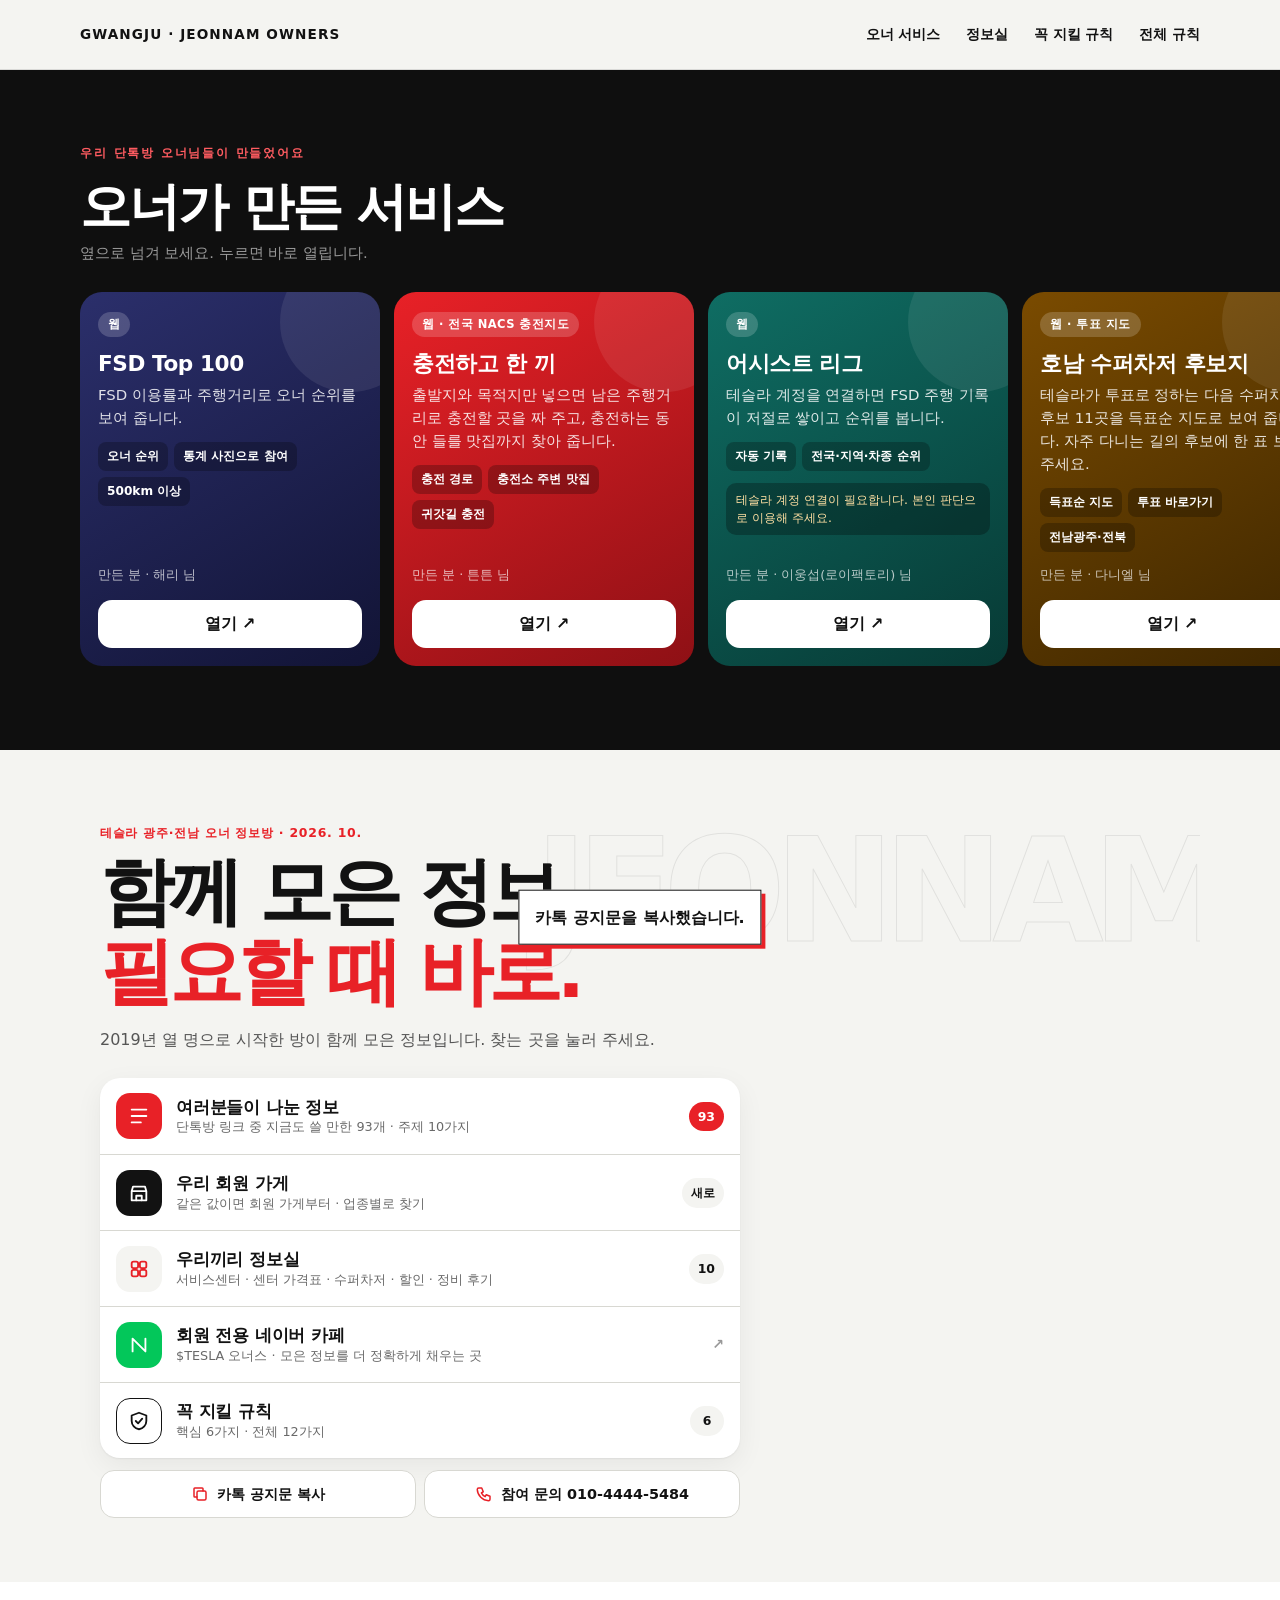
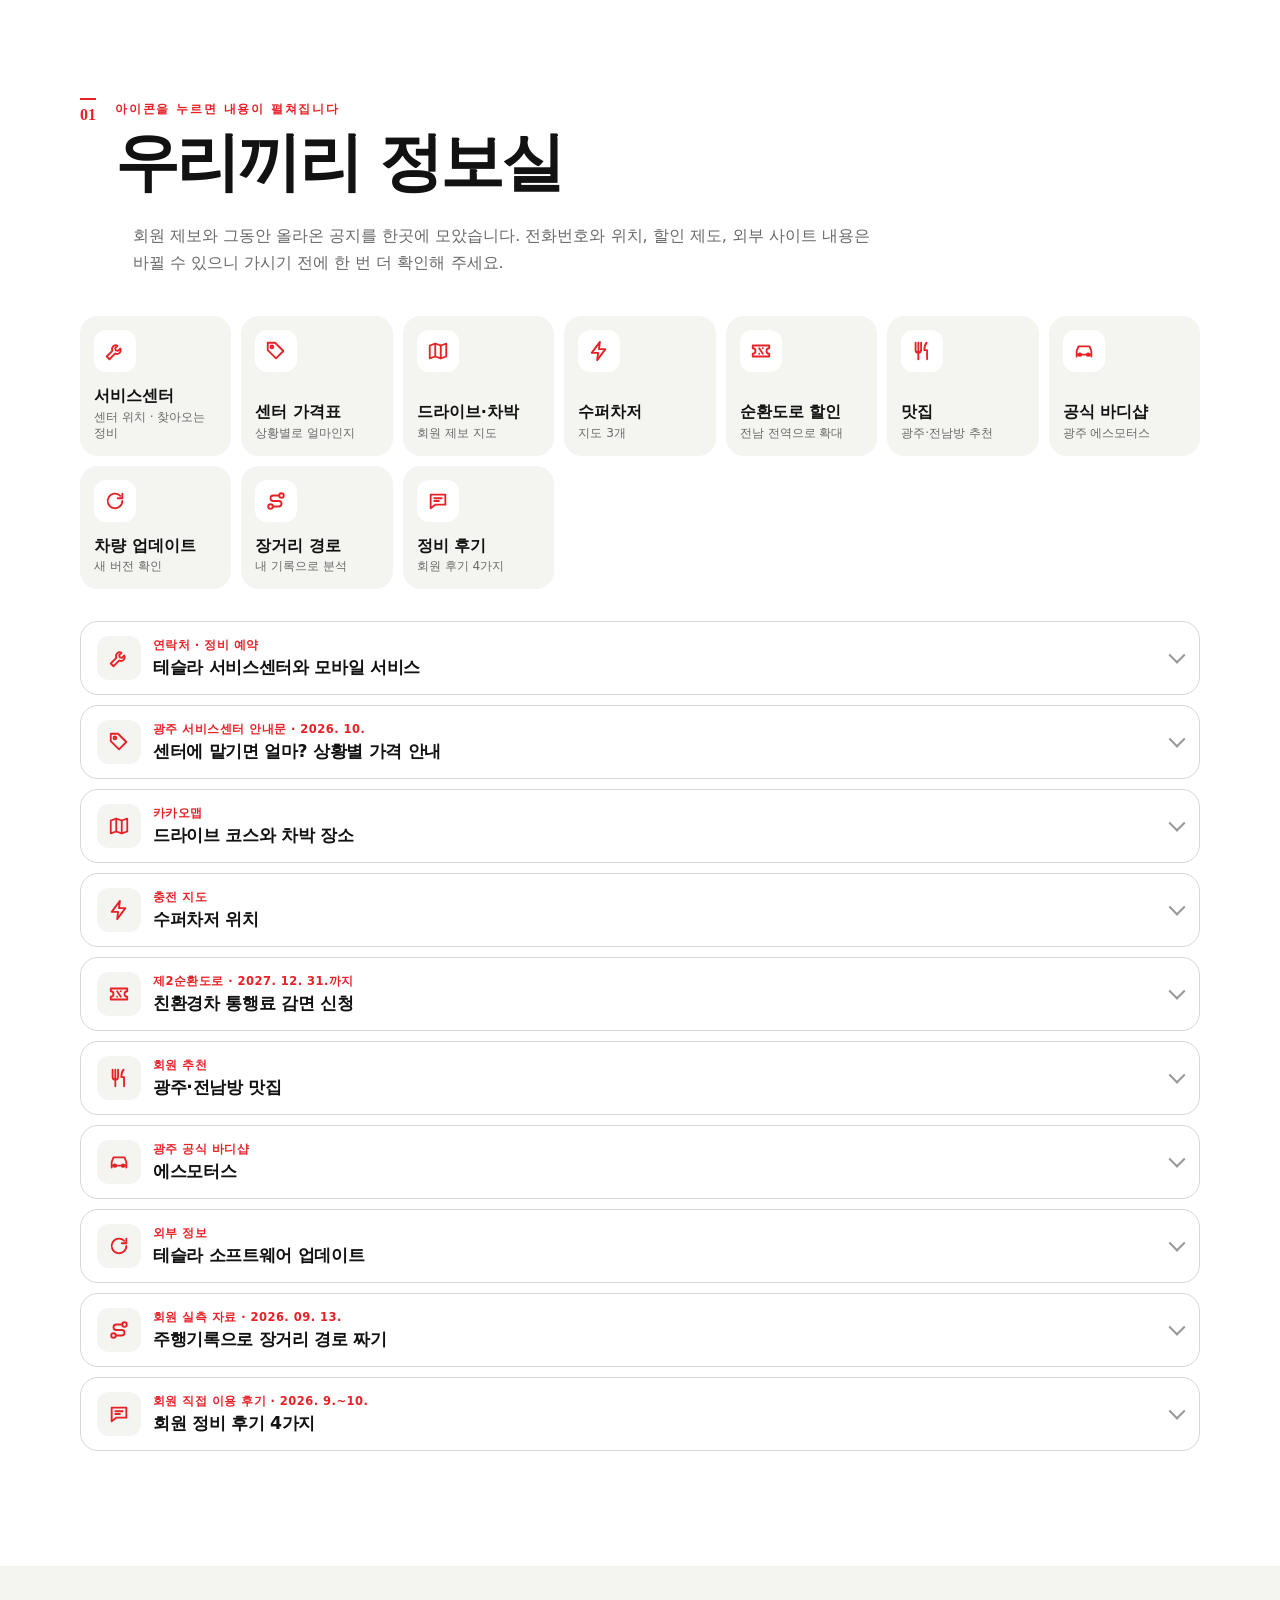
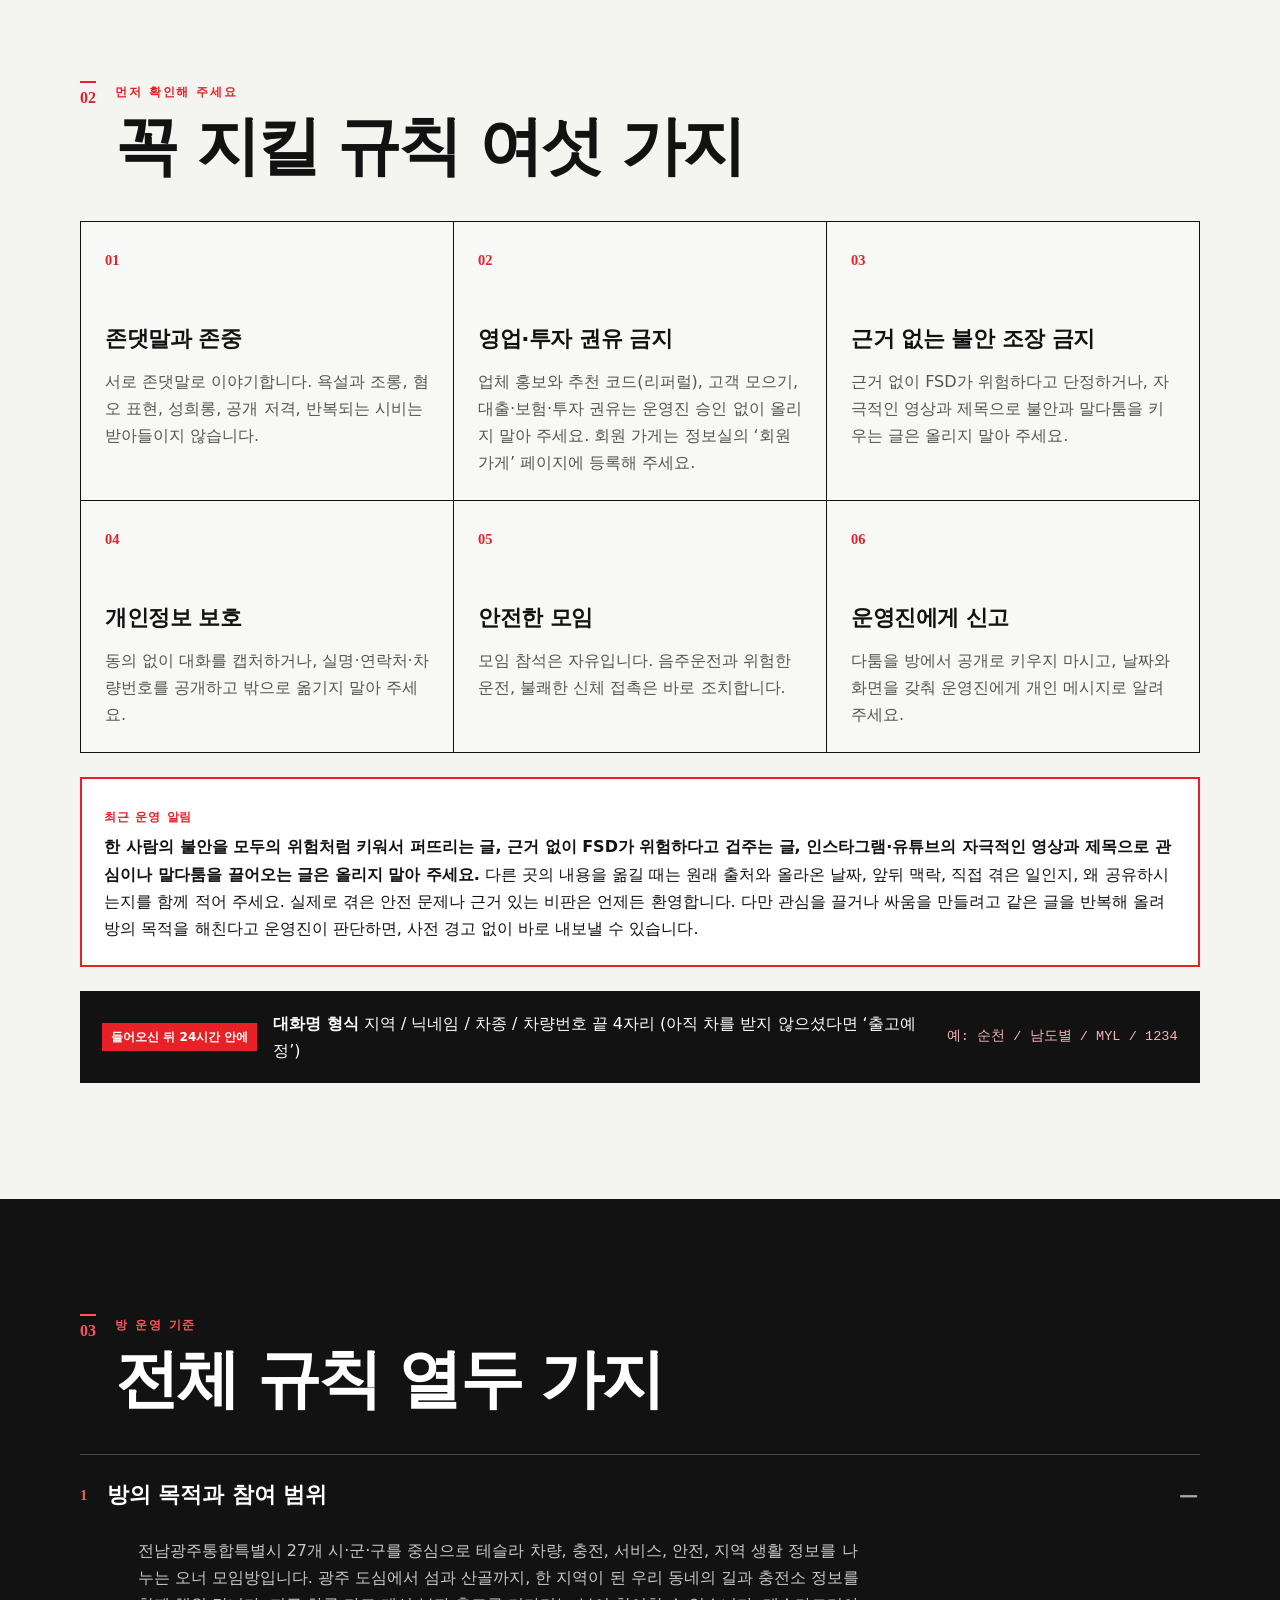
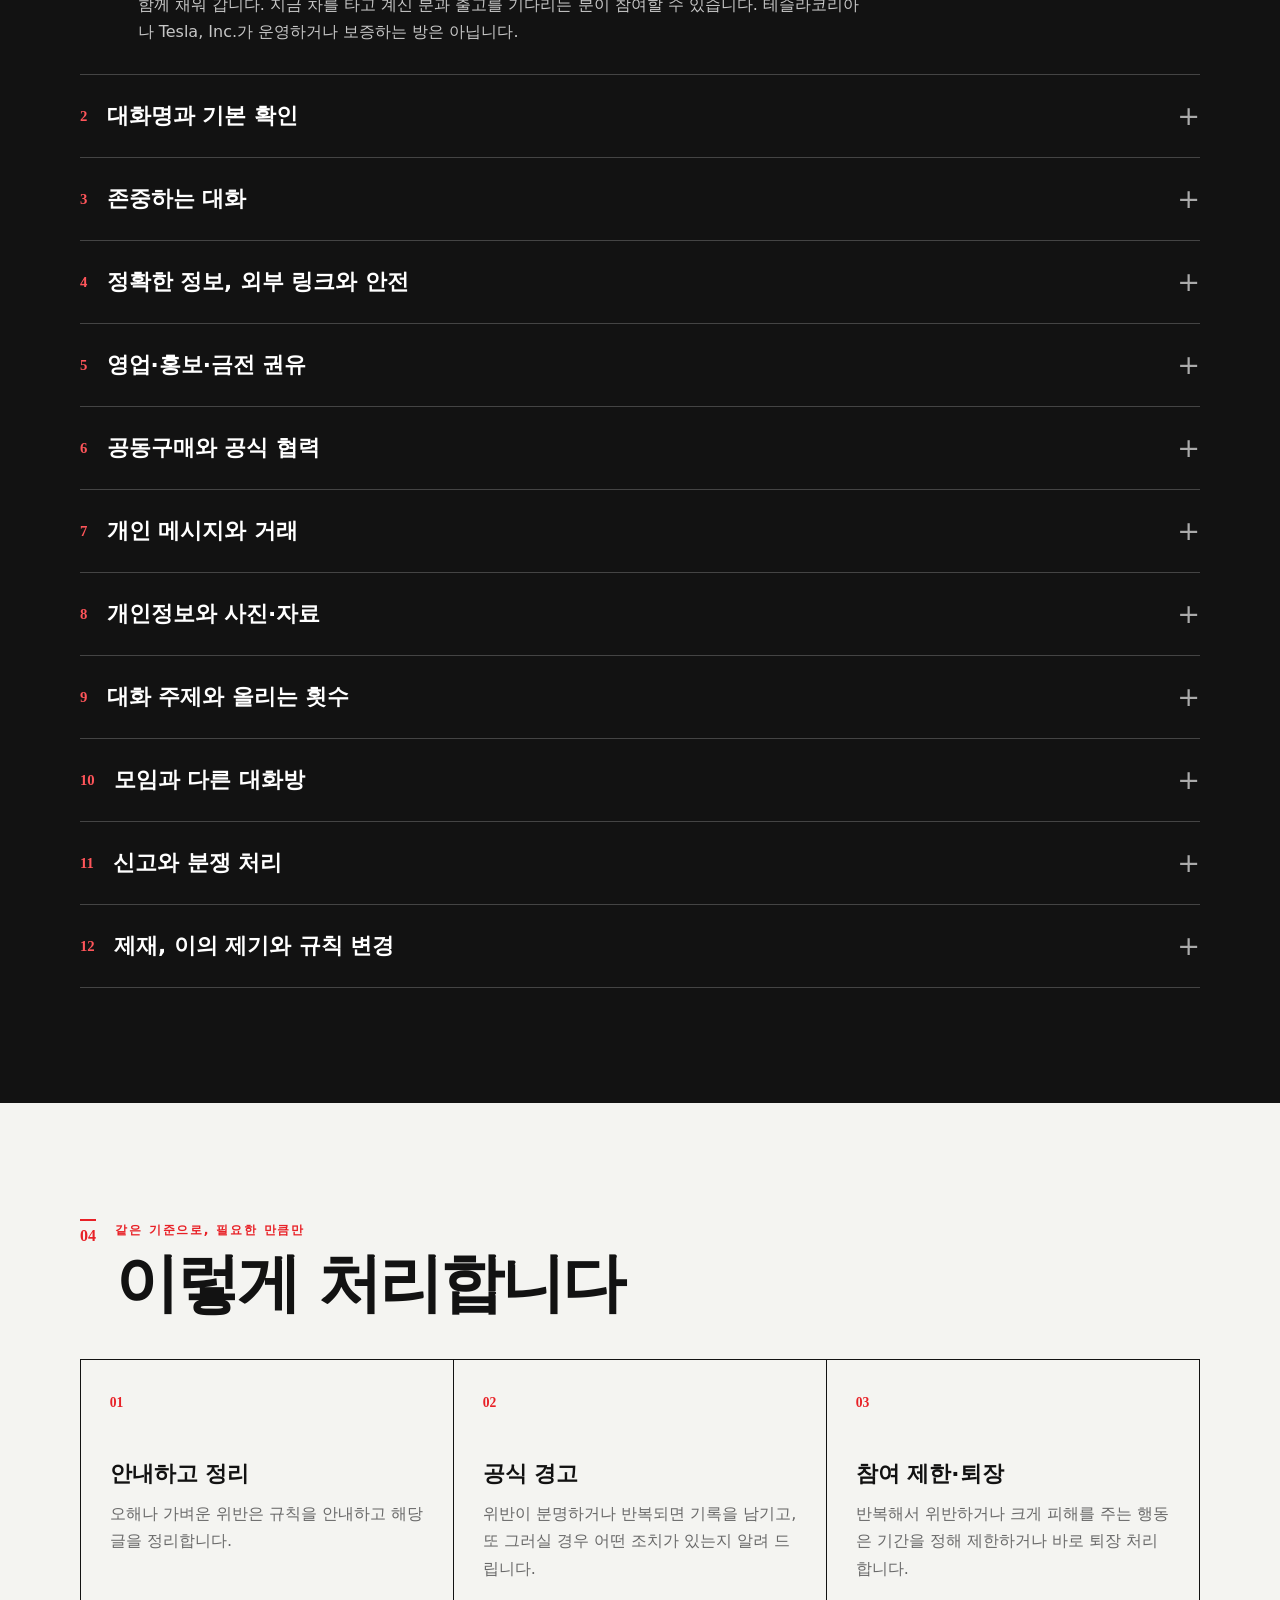
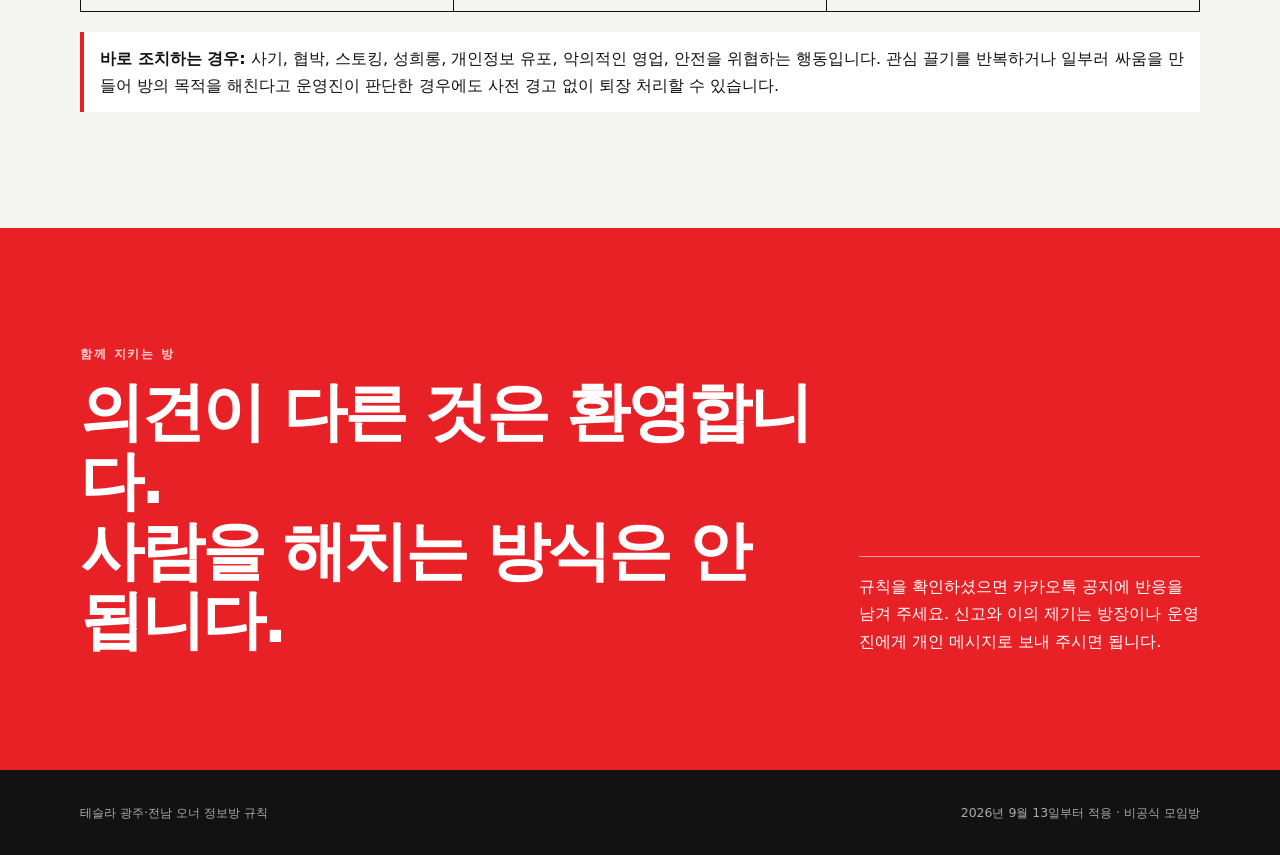
==== index.html @ b6164fdd "정보실: 센터 가격표 추가(안내문 표현+쉽게 말하면, 보증·정비 주기·예약), 칸마다 출처 링크·안내문 사진" ====
<!doctype html>
<html lang="ko">
<head>
  <meta charset="utf-8">
  <meta name="viewport" content="width=device-width, initial-scale=1">
  <meta name="theme-color" content="#111111">
  <meta name="robots" content="noindex, nofollow, noarchive">
  <meta name="description" content="테슬라 광주·전남 오너들이 함께 모은 생활 정보와 방 규칙">
  <title>테슬라 광주·전남 오너 정보방</title>
  <link rel="icon" type="image/svg+xml" href="data:image/svg+xml,%3Csvg xmlns='http://www.w3.org/2000/svg' viewBox='0 0 64 64'%3E%3Crect width='64' height='64' rx='16' fill='%23111'/%3E%3Cpath d='M35 7 17 36h13l-2 21 19-31H34z' fill='%23e82127'/%3E%3C/svg%3E">
  <link rel="stylesheet" href="styles.css?v=1012d">
</head>
<body>
  <a class="skip-link" href="#main">본문으로 바로가기</a>

  <header class="site-header">
    <a class="brand" href="#top" aria-label="맨 위로 이동">
      <span>GWANGJU · JEONNAM OWNERS</span>
    </a>
    <nav aria-label="주요 메뉴">
      <a href="#apps">오너 서비스</a>
      <a href="#info">정보실</a>
      <a href="#quick">꼭 지킬 규칙</a>
      <a href="#rules">전체 규칙</a>
    </nav>
  </header>

  <main id="main">
    <section class="section svc-section" id="apps">
      <div class="svc-head">
        <p class="kicker">우리 단톡방 오너님들이 만들었어요</p>
        <h2>오너가 만든 서비스</h2>
        <p>옆으로 넘겨 보세요. 누르면 바로 열립니다.</p>
      </div>
      <div class="svc-rail" tabindex="0" aria-label="오너가 만든 서비스 목록">
        <article class="svc svc-b">
          <p class="svc-type">웹</p>
          <h3>FSD Top 100</h3>
          <p class="svc-what">FSD 이용률과 주행거리로 오너 순위를 보여 줍니다.</p>
          <div class="svc-chips"><span>오너 순위</span><span>통계 사진으로 참여</span><span>500km 이상</span></div>
          <p class="svc-who">만든 분 · 해리 님</p>
          <a class="svc-go" href="https://fsd-top100.vercel.app/" target="_blank" rel="noopener noreferrer">열기 ↗</a>
        </article>
        <article class="svc svc-a">
          <p class="svc-type">웹 · 전국 NACS 충전지도</p>
          <h3>충전하고 한 끼</h3>
          <p class="svc-what">출발지와 목적지만 넣으면 남은 주행거리로 충전할 곳을 짜 주고, 충전하는 동안 들를 맛집까지 찾아 줍니다.</p>
          <div class="svc-chips"><span>충전 경로</span><span>충전소 주변 맛집</span><span>귀갓길 충전</span></div>
          <p class="svc-who">만든 분 · 튼튼 님</p>
          <a class="svc-go" href="https://yluby-a11y.github.io/nacs-map/" target="_blank" rel="noopener noreferrer">열기 ↗</a>
        </article>
        <article class="svc svc-c">
          <p class="svc-type">웹</p>
          <h3>어시스트 리그</h3>
          <p class="svc-what">테슬라 계정을 연결하면 FSD 주행 기록이 저절로 쌓이고 순위를 봅니다.</p>
          <div class="svc-chips"><span>자동 기록</span><span>전국·지역·차종 순위</span></div>
          <p class="svc-warn">테슬라 계정 연결이 필요합니다. 본인 판단으로 이용해 주세요.</p><p class="svc-who">만든 분 · 이웅섭(로이팩토리) 님</p>
          <a class="svc-go" href="https://assistleague.app/" target="_blank" rel="noopener noreferrer">열기 ↗</a>
        </article>
        <article class="svc svc-e">
          <p class="svc-type">웹 · 투표 지도</p>
          <h3>호남 수퍼차저 후보지</h3>
          <p class="svc-what">테슬라가 투표로 정하는 다음 수퍼차저 후보 11곳을 득표순 지도로 보여 줍니다. 자주 다니는 길의 후보에 한 표 보태 주세요.</p>
          <div class="svc-chips"><span>득표순 지도</span><span>투표 바로가기</span><span>전남광주·전북</span></div>
          <p class="svc-who">만든 분 · 다니엘 님</p>
          <a class="svc-go" href="https://1show-design.github.io/supercharger-honam/" target="_blank" rel="noopener noreferrer">열기 ↗</a>
        </article>
        <article class="svc svc-d">
          <p class="svc-type">정보방</p>
          <h3>장거리 경로 짜기</h3>
          <p class="svc-what">내 주행기록으로 실제 배터리 용량과 전비를 계산해, 수퍼차저 들를 곳을 정합니다.</p>
          <div class="svc-chips"><span>내 기록 분석</span><span>AI 프롬프트</span></div>
          <p class="svc-who">정보방 회원 실측 자료</p>
          <a class="svc-go" href="drivelog.html#try">열기 →</a>
        </article>
        <article class="svc svc-add">
          <p class="svc-type">함께 만들기</p>
          <h3>직접 만든 서비스가 있으세요?</h3>
          <p class="svc-what">테슬라 오너에게 도움이 되는 웹이나 앱을 만드셨다면 운영진에게 주소와 한 줄 소개를 보내 주세요. 여기에 함께 올립니다.</p>
          <p class="svc-who">추천 코드(리퍼럴)가 붙은 주소는 빼고 올립니다.</p>
        </article>
      </div>
    </section>

    <section class="hero hero2" id="top">
      <p class="hero2-eyebrow">테슬라 광주·전남 오너 정보방 · 2026. 10.</p>
      <h1 class="hero2-title">함께 모은 정보,<br><em>필요할 때 바로.</em></h1>
      <p class="hero2-lead">2019년 열 명으로 시작한 방이 함께 모은 정보입니다. 찾는 곳을 눌러 주세요.</p>

      <nav class="hero2-list" aria-label="바로가기">
        <a href="links.html" class="h2row">
          <i class="h2i h2i-red"><svg viewBox="0 0 24 24" aria-hidden="true"><path d="M4 5h16M4 12h16M4 19h10"/></svg></i>
          <span class="h2t"><b>여러분들이 나눈 정보</b><small>단톡방 링크 중 지금도 쓸 만한 93개 · 주제 10가지</small></span>
          <em class="h2badge">93</em>
        </a>
        <a href="shops.html" class="h2row">
          <i class="h2i h2i-dark"><svg viewBox="0 0 24 24" aria-hidden="true"><path d="M4 10l1.5-5h13L20 10M4 10v10h16V10M4 10h16"/><path d="M9 20v-5h6v5"/></svg></i>
          <span class="h2t"><b>우리 회원 가게</b><small>같은 값이면 회원 가게부터 · 업종별로 찾기</small></span>
          <em class="h2badge h2badge-ghost">새로</em>
        </a>
        <a href="#info" class="h2row">
          <i class="h2i h2i-paper"><svg viewBox="0 0 24 24" aria-hidden="true"><rect x="4" y="4" width="7" height="7" rx="2"/><rect x="13" y="4" width="7" height="7" rx="2"/><rect x="4" y="13" width="7" height="7" rx="2"/><rect x="13" y="13" width="7" height="7" rx="2"/></svg></i>
          <span class="h2t"><b>우리끼리 정보실</b><small>서비스센터 · 센터 가격표 · 수퍼차저 · 할인 · 정비 후기</small></span>
          <em class="h2badge h2badge-ghost">10</em>
        </a>
        <a href="https://cafe.naver.com/teslastocklife" target="_blank" rel="noopener noreferrer" class="h2row">
          <i class="h2i h2i-green"><svg viewBox="0 0 24 24" aria-hidden="true"><path d="M5 19V5l14 14V5"/></svg></i>
          <span class="h2t"><b>회원 전용 네이버 카페</b><small>$TESLA 오너스 · 모은 정보를 더 정확하게 채우는 곳</small></span>
          <em class="h2go">↗</em>
        </a>
        <a href="#quick" class="h2row">
          <i class="h2i h2i-line"><svg viewBox="0 0 24 24" aria-hidden="true"><path d="M12 3l8 3v6c0 4.5-3.4 8.2-8 9-4.6-.8-8-4.5-8-9V6z"/><path d="M8.5 12l2.5 2.5 4.5-5"/></svg></i>
          <span class="h2t"><b>꼭 지킬 규칙</b><small>핵심 6가지 · 전체 12가지</small></span>
          <em class="h2badge h2badge-ghost">6</em>
        </a>
      </nav>

      <div class="hero2-actions">
        <button class="h2btn" id="copyNotice" type="button"><svg viewBox="0 0 24 24" aria-hidden="true"><rect x="8" y="8" width="12" height="12" rx="2"/><path d="M16 8V5a1 1 0 0 0-1-1H5a1 1 0 0 0-1 1v10a1 1 0 0 0 1 1h3"/></svg>카톡 공지문 복사</button>
        <a class="h2btn" href="tel:01044445484"><svg viewBox="0 0 24 24" aria-hidden="true"><path d="M5 4h4l2 5-2.5 1.5a11 11 0 0 0 5 5L15 13l5 2v4a2 2 0 0 1-2 2A16 16 0 0 1 3 6a2 2 0 0 1 2-2"/></svg>참여 문의 010-4444-5484</a>
      </div>
    </section>

    <section class="section info-section" id="info">
      <div class="section-heading">
        <span class="section-number">01</span>
        <div>
          <p class="kicker">아이콘을 누르면 내용이 펼쳐집니다</p>
          <h2>우리끼리 정보실</h2>
        </div>
      </div>
      <p class="section-lead">회원 제보와 그동안 올라온 공지를 한곳에 모았습니다. 전화번호와 위치, 할인 제도, 외부 사이트 내용은 바뀔 수 있으니 가시기 전에 한 번 더 확인해 주세요.</p>

      <div class="info-tiles">
        <a href="#service" data-open="service"><i><svg viewBox="0 0 24 24" aria-hidden="true"><path d="M14.7 6.3a4 4 0 0 0-5.4 5.4L3 18l3 3 6.3-6.3a4 4 0 0 0 5.4-5.4l-2.5 2.5-2.4-.6-.6-2.4z"/></svg></i><strong>서비스센터</strong><small>센터 위치 · 찾아오는 정비</small></a>
        <a href="#price" data-open="price"><i><svg viewBox="0 0 24 24" aria-hidden="true"><path d="M20 12l-8 8-9-9V3h8z"/><circle cx="7.5" cy="7.5" r="1.5"/></svg></i><strong>센터 가격표</strong><small>상황별로 얼마인지</small></a>
        <a href="#drive" data-open="drive"><i><svg viewBox="0 0 24 24" aria-hidden="true"><path d="M9 4 3 6v14l6-2 6 2 6-2V4l-6 2-6-2z"/><path d="M9 4v14M15 6v14"/></svg></i><strong>드라이브·차박</strong><small>회원 제보 지도</small></a>
        <a href="#charging" data-open="charging"><i><svg viewBox="0 0 24 24" aria-hidden="true"><path d="M13 2 4 14h7l-1 8 9-12h-7z"/></svg></i><strong>수퍼차저</strong><small>지도 3개</small></a>
        <a href="#discount" data-open="discount"><i><svg viewBox="0 0 24 24" aria-hidden="true"><path d="M3 9V6h18v3a3 3 0 0 0 0 6v3H3v-3a3 3 0 0 0 0-6z"/><path d="M10 9l4 6M10 15h0M14 9h0"/></svg></i><strong>순환도로 할인</strong><small>전남 전역으로 확대</small></a>
        <a href="#food" data-open="food"><i><svg viewBox="0 0 24 24" aria-hidden="true"><path d="M5 3v8a3 3 0 0 0 6 0V3M8 3v18M17 3c-2 2-2.5 5-2.5 8h3V21"/></svg></i><strong>맛집</strong><small>광주·전남방 추천</small></a>
        <a href="#bodyshop" data-open="bodyshop"><i><svg viewBox="0 0 24 24" aria-hidden="true"><path d="M4 16v-4l2-5h12l2 5v4M4 16h16M4 16v2M20 16v2"/><circle cx="7.5" cy="16" r="1.4"/><circle cx="16.5" cy="16" r="1.4"/></svg></i><strong>공식 바디샵</strong><small>광주 에스모터스</small></a>
        <a href="#updates" data-open="updates"><i><svg viewBox="0 0 24 24" aria-hidden="true"><path d="M20 12a8 8 0 1 1-2.3-5.7M20 4v5h-5"/></svg></i><strong>차량 업데이트</strong><small>새 버전 확인</small></a>
        <a href="#drivelog" data-open="drivelog"><i><svg viewBox="0 0 24 24" aria-hidden="true"><circle cx="6" cy="18" r="2.5"/><circle cx="18" cy="6" r="2.5"/><path d="M8.5 18H15a3 3 0 0 0 0-6H9a3 3 0 0 1 0-6h6.5"/></svg></i><strong>장거리 경로</strong><small>내 기록으로 분석</small></a>
        <a href="#review" data-open="review"><i><svg viewBox="0 0 24 24" aria-hidden="true"><path d="M4 5h16v11H9l-5 4z"/><path d="M8 9h8M8 12h5"/></svg></i><strong>정비 후기</strong><small>회원 후기 4가지</small></a>
      </div>

      <div class="info-cards">
        <details class="info-card" id="service">
          <summary><i><svg viewBox="0 0 24 24" aria-hidden="true"><path d="M14.7 6.3a4 4 0 0 0-5.4 5.4L3 18l3 3 6.3-6.3a4 4 0 0 0 5.4-5.4l-2.5 2.5-2.4-.6-.6-2.4z"/></svg></i><span><small>연락처 · 정비 예약</small><b>테슬라 서비스센터와 모바일 서비스</b></span></summary>
          <div class="info-card-body"><div class="contact-list"><a href="tel:0806171399"><span>기술지원 · 긴급출동</span><strong>080-617-1399</strong></a><a href="tel:0806171388"><span>대표번호</span><strong>080-617-1388</strong></a></div><p class="address"><b>광주 서비스센터</b> 전남광주특별시 남구 서문대로517번길 13 · 평일 8:30~17:30, 주말 휴무</p><a class="out-link" href="https://map.naver.com/p/search/%ED%85%8C%EC%8A%AC%EB%9D%BC%20%EA%B4%91%EC%A3%BC%20%EC%84%9C%EB%B9%84%EC%8A%A4%EC%84%BC%ED%84%B0" target="_blank" rel="noopener noreferrer">네이버 지도에서 보기 <span>↗</span></a>
            <h4 class="info-subhead">모바일 서비스 · 기술자가 찾아오는 정비</h4>
            <p>센터에 가지 않아도, 테슬라 기술자가 집이나 회사 주차장으로 와서 점검하고 고쳐 줍니다. 예약은 Tesla 앱에서만 받습니다.</p>
            <ul class="plain-list"><li><strong>예약 방법</strong><span>Tesla 앱 → <b>정비</b> → 증상 고르기와 메모 → 받을 방식에서 <b>모바일 서비스</b> 선택 → 날짜·시간 선택. 모바일 선택지가 나오는 항목만 찾아옵니다. 메모는 예약 24시간 전까지 고칠 수 있습니다.</span></li><li><strong>주로 하는 일</strong><span>타이어·와이퍼·12V 배터리 교체, 간단한 부품 교체처럼 그 자리에서 끝나는 작업입니다. 차를 들어 올려야 하는 큰 수리는 센터로 가야 합니다. 정확한 가능 여부는 앱에 증상과 주소를 넣으면 나옵니다.</span></li><li><strong>당일 준비</strong><span>차 주변에 작업할 공간을 비워 두고, 앱 메모에 주차 위치와 출입 방법(동·층, 출입 비밀번호 등)을 적어 주세요. 기술자는 도착 후 15분 정도 기다렸다가 다음 일정으로 이동합니다. 그날은 소프트웨어 업데이트를 설치하지 마세요. 작업이 길어집니다.</span></li><li><strong>비용</strong><span>앱에 나온 견적대로 진행하고, 끝나면 앱 알림을 받고 앱에서 결제합니다.</span></li></ul></div>
        </details>
        <details class="info-card" id="price">
          <summary><i><svg viewBox="0 0 24 24" aria-hidden="true"><path d="M20 12l-8 8-9-9V3h8z"/><circle cx="7.5" cy="7.5" r="1.5"/></svg></i><span><small>광주 서비스센터 안내문 · 2026. 10.</small><b>센터에 맡기면 얼마? 상황별 가격 안내</b></span></summary>
          <div class="info-card-body"><p class="pg-lead">광주 서비스센터 안내문(2026년 10월 촬영)과 Tesla 공식 페이지를 그대로 옮기고, 낯선 말 밑에 <b>쉽게 말하면</b> 설명을 붙였습니다. 지금 내 상황을 고르세요.</p>
            <nav class="pg-chips" aria-label="상황 고르기">
              <a href="#pg-new">새 차 받는 날</a><a href="#pg-care">정기 관리</a><a href="#pg-ac">에어컨 냄새</a><a href="#pg-check">점검받기</a><a href="#pg-tire">타이어 교체</a><a href="#pg-free">보증과 유상</a><a href="#pg-book">예약·방문</a>
            </nav>
            <p class="pg-note">가격은 표시가 없으면 부가세 포함입니다. 차종과 시기에 따라 달라질 수 있으니 예약 전에 Tesla 앱 견적을 꼭 확인해 주세요.</p>

            <section class="pg-sec" id="pg-new">
              <p class="pg-tag">새 차 받는 날 · 안내문 「신차 데미지 접수 안내」</p>
              <h4>차 받는 그날, 한 바퀴 둘러보세요</h4>
              <ul class="pg-plain">
                <li><b>접수 가능 범위 · 외력에 의한 손상을 제외한, 제작 중 발생한 결함</b><p class="pg-easy">쉽게 말하면: 부딪히거나 긁어서 생긴 것은 안 되고, 공장에서 만들 때 생긴 문제만 받습니다.</p></li>
                <li><b>접수 기간 · 인도일 당일 접수, 불가피한 경우 인도일 익일까지만</b><p class="pg-easy">쉽게 말하면: 차를 받은 그날 말해야 합니다. 어쩔 수 없을 때만 다음 날까지 받습니다. 며칠 지나면 타다가 생긴 것과 구분이 안 되기 때문입니다.</p></li>
                <li><b>조치 기간 · 인도일로부터 60일 이내 입고, 60일 이후 입고 시 조치 불가능</b><p class="pg-easy">쉽게 말하면: 접수해 둔 문제는 받은 날부터 60일 안에 센터에 맡겨야 고쳐 줍니다.</p></li>
              </ul>
              <ul class="pg-yn">
                <li><b>도장</b><p class="pg-easy">차에 칠한 페인트입니다.</p><span class="ok">조치 가능 · 도장 면 이물질, 페인트 흐름</span><small>칠할 때 같이 굳은 먼지, 페인트가 흘러내린 자국</small><span class="no">조치 불가능 · 스월마크, 스크래치, 스톤칩</span><small>세차하며 생기는 잔 긁힘, 긁힌 자국, 달리다 돌이 튀어 찍힌 자국</small></li>
                <li><b>유리</b><p class="pg-easy">앞유리·창문·지붕 유리입니다.</p><span class="ok">조치 가능 · 유리 내부 이물질</span><small>유리 안쪽에 낀 먼지나 이물질</small><span class="no">조치 불가능 · 유리 손상</span><small>깨지거나 금 간 것</small></li>
                <li><b>실외 몰딩</b><p class="pg-easy">차 바깥에 붙은 장식 테두리입니다.</p><span class="ok">조치 가능 · 몰딩 장착 불량</span><small>제대로 안 붙어 있거나 들뜬 것</small><span class="no">조치 불가능 · 몰딩 찍힘</span><small>무언가에 찍힌 자국</small></li>
                <li><b>실내 트림</b><p class="pg-easy">실내 문짝·대시보드 등을 덮은 마감재입니다.</p><span class="ok">조치 가능 · 트림 장착 불량</span><small>제대로 안 끼워져 틈이 벌어진 것</small><span class="no">조치 불가능 · 오염, 주름</span><small>얼룩이 묻은 것, 가죽·천이 접힌 자국</small></li>
                <li><b>휠 및 타이어</b><p class="pg-easy">바퀴 금속 부분(휠)과 고무 부분(타이어)입니다.</p><span class="ok">조치 가능 · 휠 커버 장착불량</span><small>휠 덮개가 잘못 끼워진 것</small><span class="no">조치 불가능 · 펑크, 편마모</span><small>구멍 난 것, 한쪽만 닳은 것</small></li>
              </ul>
              <p class="pg-tip">증상이 보이는 사진·영상(증빙자료)을 함께 내야 합니다. 썬팅·PPF처럼 <b>T 스타일랩이 아닌 외부 업체</b>에서 작업하다 생긴 손상은 받아 주지 않으니, 받은 날 먼저 확인하고 나서 외부 작업을 맡기세요.</p>
              <p class="pg-src"><b>출처</b><a href="src-tesla-new-car-damage.jpg" target="_blank" rel="noopener noreferrer">센터 안내문 「신차 데미지 접수 안내」 (사진)</a> · <a href="https://www.tesla.com/ko_kr/support/vehicle-warranty" target="_blank" rel="noopener noreferrer">Tesla 차량 보증 안내</a></p>
            </section>

            <section class="pg-sec" id="pg-care">
              <p class="pg-tag">정기 관리 · 센터 가격 + 공식 매뉴얼 주기</p>
              <h4>때 되면 챙기면 좋은 것</h4>
              <ul class="pg-list">
                <li class="pg-item"><div><b>타이어 위치 교환</b><p class="pg-easy">쉽게 말하면: 앞뒤 타이어 자리를 바꿔 고르게 닳게 합니다. 타이어를 더 오래 씁니다.</p><span class="pg-when">10,000km마다, 또는 트레드 깊이 차이 1.5mm 이상일 때(트레드 = 타이어 홈)</span></div><strong>51,480원~</strong></li>
                <li class="pg-item"><div><b>브레이크 액 점검</b><p class="pg-easy">쉽게 말하면: 브레이크를 밟을 때 힘을 전하는 기름의 상태를 봅니다. 제동력이 떨어지거나 밀리는 것을 막습니다.</p><span class="pg-when">4년 또는 80,000km마다 · 찾아가는 모바일 서비스로도 가능</span></div><strong>17,160원</strong></li>
                <li class="pg-item"><div><b>공기압 보충</b><p class="pg-easy">쉽게 말하면: 타이어에 바람을 넣습니다. 바람이 빠지면 타이어가 상하고 갈 수 있는 거리도 줄어듭니다.</p><span class="pg-when">화면에 타이어 공기압 표시등(!)이 켜질 때</span></div><strong>7,150원</strong></li>
                <li class="pg-item"><div><b>휠 얼라인먼트</b><p class="pg-easy">쉽게 말하면: 네 바퀴가 똑바로 굴러가도록 각도를 맞춥니다.</p><span class="pg-when">핸들이 한쪽으로 쏠리거나 타이어가 한쪽만 닳을 때</span></div><strong>128,700원~<small>모델3·Y 기준</small></strong></li>
                <li class="pg-item"><div><b>워셔액</b><p class="pg-easy">쉽게 말하면: 앞유리를 닦는 물입니다. 직접 채워도 됩니다.</p></div><strong>3,300원</strong></li>
              </ul>
              <p class="pg-tip"><b>공식 매뉴얼의 정비 주기</b>(센터 가격 안내는 없음) · 실내 에어 필터 2년마다 · HEPA·카본 필터 3년마다(모델Y) · 와이퍼 블레이드 매년 · 브레이크 캘리퍼 세척은 겨울에 염화칼슘을 뿌리는 지역이면 매년 또는 20,000km마다. 배터리 냉각수는 대부분 바꿀 필요가 없고, 브레이크 오일은 직접 보충하지 않습니다.</p>
              <div class="link-stack"><a href="https://www.tesla.com/ownersmanual/model3/ko_kr/GUID-E95DAAD9-646E-4249-9930-B109ED7B1D91.html" target="_blank" rel="noopener noreferrer"><span>모델3 유지보수 정비 주기</span><b>공식 ↗</b></a><a href="https://www.tesla.com/ownersmanual/modely/ko_kr/GUID-E95DAAD9-646E-4249-9930-B109ED7B1D91.html" target="_blank" rel="noopener noreferrer"><span>모델Y 유지보수 정비 주기</span><b>공식 ↗</b></a><a href="https://service.tesla.com/docs/Public/diy/modely/ko_kr/GUID-A84FDD77-7A8C-42F6-9385-E3F9CEE245A4.html" target="_blank" rel="noopener noreferrer"><span>모델Y 직접 정비(DIY) 안내</span><b>공식 ↗</b></a></div>
              <p class="pg-src"><b>출처</b><a href="src-tesla-paid-service.jpg" target="_blank" rel="noopener noreferrer">센터 안내문 「Tesla 유상 서비스 안내」 (사진)</a> · <a href="src-tesla-tire.jpg" target="_blank" rel="noopener noreferrer">센터 안내문 「추천 점검 항목」 (사진)</a> · <a href="https://www.tesla.com/ownersmanual/model3/ko_kr/GUID-E95DAAD9-646E-4249-9930-B109ED7B1D91.html" target="_blank" rel="noopener noreferrer">모델3 정비 주기</a> · <a href="https://www.tesla.com/ownersmanual/modely/ko_kr/GUID-E95DAAD9-646E-4249-9930-B109ED7B1D91.html" target="_blank" rel="noopener noreferrer">모델Y 정비 주기</a></p>
            </section>

            <section class="pg-sec" id="pg-ac">
              <p class="pg-tag">에어컨 냄새</p>
              <h4>에어컨에서 퀴퀴한 냄새가 날 때</h4>
              <p>에어컨 속은 늘 축축해서 세균과 곰팡이가 생기기 쉽습니다. 가벼운 냄새면 Opt 1~3, 오래된 냄새면 증발기 세척을 생각해 보세요.</p>
              <ul class="pg-list">
                <li class="pg-item"><div><b>Opt 1. Airco Clean · 공조장치 살균/탈취</b><p class="pg-easy">쉽게 말하면: 에어컨 바람이 지나는 길(공조장치) 속 세균을 줄이고 냄새를 잡습니다.</p><span class="pg-when pg-time">약 60분</span></div><strong>89,800원</strong></li>
                <li class="pg-item"><div><b>Opt 2. Air Purifier · 공조기 탈취/정화</b><p class="pg-easy">쉽게 말하면: 바람에서 나는 냄새를 없애는 데 집중합니다.</p><span class="pg-when pg-time">약 50분</span></div><strong>95,800원</strong></li>
                <li class="pg-item"><div><b>Opt 3. Airco Clean + Air Purifier</b><p class="pg-easy">쉽게 말하면: 1번과 2번을 한 번에 합니다.</p><span class="pg-when pg-time">약 70분</span></div><strong>132,800원</strong></li>
                <li class="pg-item"><div><b>증발기 세척 서비스</b><p class="pg-easy">쉽게 말하면: 에어컨 안에서 찬 바람을 만드는 부품(증발기)을 고압 분사, 즉 센 물줄기로 씻어 세균·곰팡이·오염물을 없앱니다. 독성 향료와 알레르기 유발 성분은 쓰지 않는다고 안내합니다. 가장 깊은 청소입니다.</p><span class="pg-when">냄새가 오래가거나 위 방법으로 안 잡힐 때</span></div><strong>142,000원<small>부가세 별도 · 포함 156,200원</small></strong></li>
              </ul>
              <p class="pg-tip">안내문: "해당 살균/탈취는 에어컨 필터 교체와 함께 진행되면 효과가 더욱 좋습니다." 실내 에어 필터는 공식 매뉴얼상 2년마다 교체합니다.</p>
              <p class="pg-src"><b>출처</b><a href="src-tesla-airco.jpg" target="_blank" rel="noopener noreferrer">센터 안내문 「Airco Clean·Air Purifier」 (사진)</a> · <a href="src-tesla-evaporator.jpg" target="_blank" rel="noopener noreferrer">센터 안내문 「증발기 세척 서비스」 (사진)</a> · <a href="https://www.tesla.com/ownersmanual/modely/ko_kr/GUID-E95DAAD9-646E-4249-9930-B109ED7B1D91.html" target="_blank" rel="noopener noreferrer">실내 에어 필터 교체 주기</a></p>
            </section>

            <section class="pg-sec" id="pg-check">
              <p class="pg-tag">점검받기 · 안내문 「차량 점검 리스트」</p>
              <h4>내 차 상태를 확인하고 싶을 때</h4>
              <ul class="pg-list">
                <li class="pg-item"><div><b>차량 일반 점검</b><p class="pg-easy">쉽게 말하면: 서스펜션(바닥 충격을 받아 주는 장치)과 공조 시스템(에어컨·히터)을 기본으로 봅니다.</p><span class="pg-when">보증 만료 전 점검이 필요하거나 정기 점검을 원할 때</span></div><strong>85,800원</strong></li>
                <li class="pg-item"><div><b>차량 정밀 점검</b><p class="pg-easy">쉽게 말하면: 일반 점검에 고전압 배터리(차를 움직이는 큰 배터리)와 열관리 시스템(배터리 온도를 맞추는 장치)까지 봅니다.</p><span class="pg-when">정밀 점검이 필요하거나 중고차 거래 전후</span></div><strong>143,000원</strong></li>
                <li class="pg-item"><div><b>고전압 배터리 일반 점검</b><p class="pg-easy">쉽게 말하면: 차 바닥의 큰 배터리 겉모습과 냉각 라인(배터리를 식히는 관)을 봅니다.</p><span class="pg-when">경미한 충격 후, 외부 수리 후</span></div><strong>85,800원</strong></li>
                <li class="pg-item"><div><b>고전압 배터리 정밀 점검</b><p class="pg-easy">쉽게 말하면: 일반 점검에 기밀성(물이 스며들지 않는지)과 절연 저항(전기가 새지 않는지)까지 재 봅니다.</p><span class="pg-when">충격 후, 중대한 외부 수리 후</span></div><strong>143,000원</strong></li>
              </ul>
              <p class="pg-tip"><b>차량 점검 및 진단 비용</b> · 정비 작업 없이 점검(고장 원인 진단)만 해도 비용이 나옵니다(자동차관리법 제65조, 시행규칙 제137조). 계산은 <b>표준 정비 시간 × 시간당 공임 143,000원</b>입니다. 쉽게 말하면: 그 작업에 정해진 시간만큼 1시간에 143,000원을 받습니다. 예를 들어 30분짜리면 71,500원입니다.</p>
              <p class="pg-src"><b>출처</b><a href="src-tesla-paid-service.jpg" target="_blank" rel="noopener noreferrer">센터 안내문 「차량 점검 리스트」 (사진)</a> · <a href="https://www.law.go.kr/법령/자동차관리법" target="_blank" rel="noopener noreferrer">자동차관리법 제65조</a> · <a href="https://www.law.go.kr/법령/자동차관리법시행규칙" target="_blank" rel="noopener noreferrer">같은 법 시행규칙 제137조</a></p>
            </section>

            <section class="pg-sec" id="pg-tire">
              <p class="pg-tag">타이어 교체 · 안내문 「Tesla 전용 타이어」</p>
              <h4>타이어를 새로 바꿀 때</h4>
              <ul class="pg-list">
                <li class="pg-item"><div><b>Model 3 · 18인치</b><p class="pg-easy">한국타이어 VENTUS S1 AS</p></div><strong>198,000원<small>1개 · 장착 공임 별도</small></strong></li>
                <li class="pg-item"><div><b>Model Y · 19인치</b><p class="pg-easy">금호타이어 MAJESTY 9 SOLUS</p></div><strong>214,500원<small>1개 · 장착 공임 별도</small></strong></li>
              </ul>
              <p class="pg-tip">안내문: "트레드 깊이가 3mm 미만이거나 마모 한계선이 보이기 전에 교체를 권장합니다." 쉽게 말하면: 타이어 홈 깊이가 3mm보다 얕아지기 전, 홈 속 작은 턱(마모 한계선)이 드러나기 전에 바꾸세요. 다른 Tesla 전용 타이어도 어드바이저에게 문의하면 살 수 있습니다.</p>
              <div class="link-stack"><a href="https://www.tesla.com/ownersmanual/modely/ko_kr/GUID-94F63B13-EA2C-45D9-83AB-5DCA6295D587.html" target="_blank" rel="noopener noreferrer"><span>타이어 관리 및 정비 (모델Y 매뉴얼)</span><b>공식 ↗</b></a></div>
              <p class="pg-src"><b>출처</b><a href="src-tesla-tire.jpg" target="_blank" rel="noopener noreferrer">센터 안내문 「Tesla 전용 타이어」 (사진)</a> · <a href="https://www.tesla.com/ownersmanual/modely/ko_kr/GUID-94F63B13-EA2C-45D9-83AB-5DCA6295D587.html" target="_blank" rel="noopener noreferrer">타이어 관리 및 정비 (매뉴얼)</a></p>
            </section>

            <section class="pg-sec" id="pg-free">
              <p class="pg-tag">보증과 유상 · 안내문 「자주 문의 주시는 보증 제외 사항」</p>
              <h4>무상 보증이 되는 것, 안 되는 것</h4>
              <ul class="pg-plain">
                <li><b>기본 차량 제한 보증 · 4년 또는 80,000km</b><p class="pg-easy">쉽게 말하면: 둘 중 먼저 닿는 때까지 차 전체 고장을 무상으로 고쳐 줍니다.</p></li>
                <li><b>배터리 및 구동장치 제한 보증 · 8년, 160,000~192,000km</b><p class="pg-easy">쉽게 말하면: 큰 배터리와 모터는 더 오래 보증합니다. 거리는 트림마다 다릅니다(모델3 RWD·모델Y 프리미엄 RWD 16만 km, 롱레인지·퍼포먼스 19.2만 km). 기간 안에 배터리 용량이 70% 이상 유지되어야 합니다.</p></li>
                <li><b>교체가 필요한 고장 부품이 없는 상태에서 발생하는 브레이크 소리나 일반적인 소음과 진동</b><p class="pg-easy">쉽게 말하면: 고장 난 부품이 없는데 나는 삐걱거림, 덜걱거림, 바람 소리, 도로에서 올라오는 떨림은 정상으로 보고 무상 수리를 하지 않습니다.</p></li>
                <li><b>부품의 오작동이 없는 경우, 고객 요청으로 인한 교체는 유상</b><p class="pg-easy">쉽게 말하면: 멀쩡한 부품을 바꿔 달라고 하면 돈을 냅니다. 무상인지는 테크니션(센터 기술자)이 점검해 보고 정합니다.</p></li>
                <li><b>보증 만료 전 점검을 포함한 고객님 요청의 점검은 유상</b><p class="pg-easy">쉽게 말하면: 보증이 끝나기 전에 한번 봐 달라고 하는 점검도 돈을 냅니다(위 「차량 일반 점검」 85,800원).</p></li>
                <li><b>Tesla가 아닌 곳의 부적절한 수리, 다른 회사 충전기·어댑터로 생긴 손상</b><p class="pg-easy">쉽게 말하면: 다른 정비소에서 잘못 고쳐 생긴 문제나, 테슬라 것이 아닌 충전 장비로 생긴 손상은 보증하지 않습니다. 자연스럽게 닳는 것도 보증 대상이 아닙니다.</p></li>
              </ul>
              <div class="link-stack"><a href="https://www.tesla.com/ko_kr/support/vehicle-warranty" target="_blank" rel="noopener noreferrer"><span>차량 보증 안내</span><b>공식 ↗</b></a><a href="https://digitalassets.tesla.com/tesla-contents/image/upload/tesla-new-vehicle-limited-warranty-ko-kr.pdf" target="_blank" rel="noopener noreferrer"><span>신차 제한 보증서 (PDF)</span><b>공식 ↗</b></a><a href="https://digitalassets.tesla.com/tesla-contents/image/upload/tesla-parts-accessories-body-repair-limited-warranty-ko-kr.pdf" target="_blank" rel="noopener noreferrer"><span>부품·차체·페인트 수리 보증서 (PDF)</span><b>공식 ↗</b></a></div>
              <p class="pg-src"><b>출처</b><a href="src-tesla-paid-service.jpg" target="_blank" rel="noopener noreferrer">센터 안내문 「보증 제외 사항」 (사진)</a> · <a href="https://www.tesla.com/ko_kr/support/vehicle-warranty" target="_blank" rel="noopener noreferrer">Tesla 차량 보증 안내</a> · <a href="https://digitalassets.tesla.com/tesla-contents/image/upload/tesla-new-vehicle-limited-warranty-ko-kr.pdf" target="_blank" rel="noopener noreferrer">신차 제한 보증서</a></p>
            </section>

            <section class="pg-sec" id="pg-book">
              <p class="pg-tag">예약·방문 · Tesla 공식 안내</p>
              <h4>센터에 맡기기 전에 알아 둘 것</h4>
              <ol class="pg-steps">
                <li><b>앱으로 예약</b>Tesla 앱 → 정비 → 증상 고르고 자세히 적기. 사진을 함께 올리면 원격 진단이 빨라집니다.</li>
                <li><b>견적 확인 후 승인</b>모든 정비는 작업 전에 견적을 보고 승인해야 진행됩니다. 앱 → 정비 → <b>견적 보기</b>. 앱 알림을 켜 두세요.</li>
                <li><b>차 비우기</b>카시트와 귀중품은 꺼내고 트렁크를 비웁니다. 블랙박스·사제 부품 같은 애프터마켓 개조가 있으면 미리 알립니다.</li>
                <li><b>맡기고 찾기</b>도착하면 테크니션과 짧게 같이 타 볼 수 있습니다. 대차는 그때그때 다르고, 사고 수리는 보험사로 마련합니다. 끝나면 앱 알림과 문자가 옵니다.</li>
              </ol>
              <div class="link-stack"><a href="https://www.tesla.com/ko_kr/support/service-visits" target="_blank" rel="noopener noreferrer"><span>정비 예약 안내</span><b>공식 ↗</b></a><a href="https://www.tesla.com/ko_kr/support/preparing-service-center-visit" target="_blank" rel="noopener noreferrer"><span>서비스 센터 방문 준비</span><b>공식 ↗</b></a><a href="https://www.tesla.com/ko_KR/findus/list/services/South+Korea" target="_blank" rel="noopener noreferrer"><span>전국 서비스 센터 찾기</span><b>공식 ↗</b></a></div>
              <p class="pg-src"><b>출처</b><a href="https://www.tesla.com/ko_kr/support/service-visits" target="_blank" rel="noopener noreferrer">Tesla 정비 예약 안내</a> · <a href="https://www.tesla.com/ko_kr/support/preparing-service-center-visit" target="_blank" rel="noopener noreferrer">서비스 센터 방문 준비</a></p>
            </section></div>
        </details>
        <details class="info-card" id="drive">
          <summary><i><svg viewBox="0 0 24 24" aria-hidden="true"><path d="M9 4 3 6v14l6-2 6 2 6-2V4l-6 2-6-2z"/><path d="M9 4v14M15 6v14"/></svg></i><span><small>카카오맵</small><b>드라이브 코스와 차박 장소</b></span></summary>
          <div class="info-card-body"><p>군산택시 회원님이 제보해 주신 내용으로 함께 만든 지도입니다.</p><a class="out-link" href="http://kko.to/kgCnZ5GF3J" target="_blank" rel="noopener noreferrer">카카오맵에서 보기 <span>↗</span></a></div>
        </details>
        <details class="info-card" id="charging">
          <summary><i><svg viewBox="0 0 24 24" aria-hidden="true"><path d="M13 2 4 14h7l-1 8 9-12h-7z"/></svg></i><span><small>충전 지도</small><b>수퍼차저 위치</b></span></summary>
          <div class="info-card-body"><div class="link-stack"><a href="http://kko.to/TqMNlpS4o" target="_blank" rel="noopener noreferrer"><span>카카오맵</span><b>열기 ↗</b></a><a href="http://naver.me/Fk54T3MR" target="_blank" rel="noopener noreferrer"><span>네이버 지도</span><b>열기 ↗</b></a><a href="https://teslakoreaclub.com/sc.png" target="_blank" rel="noopener noreferrer"><span>전국 한 장으로 보기</span><b>열기 ↗</b></a><a href="https://1show-design.github.io/supercharger-honam/" target="_blank" rel="noopener noreferrer"><span>호남 후보지 투표 지도 · 다니엘 님</span><b>열기 ↗</b></a></div></div>
        </details>
        <details class="info-card" id="discount">
          <summary><i><svg viewBox="0 0 24 24" aria-hidden="true"><path d="M3 9V6h18v3a3 3 0 0 0 0 6v3H3v-3a3 3 0 0 0 0-6z"/><path d="M10 9l4 6M10 15h0M14 9h0"/></svg></i><span><small>제2순환도로 · 2027. 12. 31.까지</small><b>친환경차 통행료 감면 신청</b></span></summary>
          <div class="info-card-body"><ul class="plain-list"><li><strong>대상</strong><span>자동차등록증의 사용본거지가 전남광주통합특별시(27개 시·군·구)에 있는 전기차·수소전기차·태양광차입니다. 10월 1일부터 전남 지역 차량도 신청할 수 있습니다. 사용본거지를 다른 지역으로 옮기면 카드를 쓸 수 없습니다.</span></li><li><strong>감면율</strong><span>2026년 12월 31일까지 50%, 2027년 1월 1일부터 12월 31일까지 30%입니다. 소형차는 600원에서 840원으로 바뀝니다.</span></li><li><strong>할인 받는 법</strong><span>하이패스 차로에서는 할인되지 않습니다. 일반 차로로 지나가며 감면카드를 제시하세요.</span></li><li><strong>신청 창구</strong><span>광주청사 도로과, 무안청사 도로정책과, 동부청사 민원실 세 곳에서 받습니다. 주소지에 따라 창구를 나누지 않으니 편한 곳으로 신청하세요.</span></li><li><strong>방문 신청</strong><span>신청서를 쓰면 카드를 바로 받습니다. 본인 또는 대리인 신분증과 자동차등록증을 가져가세요.</span></li><li><strong>팩스·이메일</strong><span>신청서를 작성해 자동차등록증과 함께 세 청사 중 <b>한 곳에만</b> 보내세요. 여러 곳에 보내면 중복 접수가 될 수 있습니다. 카드는 등기로 받습니다.</span></li><li><strong>청사별 번호</strong><span>광주청사 팩스 <b>062-613-4729</b> · 전화 <a href="tel:0626134735">062-613-4735</a><br>무안청사 팩스 <b>061-286-4804</b> · 전화 <a href="tel:0612867424">061-286-7424</a><br>동부청사 팩스 <b>061-286-4799</b> · 전화 <a href="tel:0612867843">061-286-7843</a></span></li><li><strong>이메일</strong><span>광주 rhs5213@korea.kr · 무안 ciotm@korea.kr · 동부 qkrgksmf1318@korea.kr</span></li><li><strong>접수 확인</strong><span>문자나 카카오톡 접수 안내는 공지에 없습니다. 보내고 30분~1시간 뒤 보낸 청사에 전화해 접수 여부와 등기 받는 시기를 확인하세요. 신청서 연락처 칸에는 휴대폰 번호를 꼭 적으세요.</span></li></ul><a class="out-link" href="https://www.jeonnam-gwangju.go.kr/fileDownload.do?fileSe=BB&amp;fileKey=JG_0000000001%7C109&amp;fileSn=2&amp;boardId=JG_0000000001&amp;seq=109" target="_blank" rel="noopener noreferrer">감면카드 신청서 내려받기(한글 파일) <span>↓</span></a> &nbsp; <a class="out-link" href="https://www.jeonnam-gwangju.go.kr/boardView.do?pageId=jngj21&amp;boardId=JG_0000000001&amp;seq=109" target="_blank" rel="noopener noreferrer">특별시 공식 공지 보기 <span>↗</span></a></div>
        </details>
        <details class="info-card" id="food">
          <summary><i><svg viewBox="0 0 24 24" aria-hidden="true"><path d="M5 3v8a3 3 0 0 0 6 0V3M8 3v18M17 3c-2 2-2.5 5-2.5 8h3V21"/></svg></i><span><small>회원 추천</small><b>광주·전남방 맛집</b></span></summary>
          <div class="info-card-body"><p>회원들이 직접 가 보고 모은 지도입니다. 지성 님 목록은 네이버 지도에서 팔로우하면 지도를 열 때 근처 맛집 핀이 보입니다. 충전하면서 갈 곳은 위의 「충전하고 한 끼」에서도 찾을 수 있습니다. 맛이 달라졌거나 문을 닫은 곳이 있으면 운영진에게 알려 주세요.</p><div class="link-stack"><a href="http://kko.to/B3tnFLVD0" target="_blank" rel="noopener noreferrer"><span>광주·전남방 맛집 지도</span><b>열기 ↗</b></a><a href="https://naver.me/GMmmx3lQ" target="_blank" rel="noopener noreferrer"><span>브라보김 회원님 추천 · ACC</span><b>열기 ↗</b></a><a href="https://naver.me/5VAW5cv5" target="_blank" rel="noopener noreferrer"><span>지성 님 맛집 목록 (네이버 지도 팔로우)</span><b>열기 ↗</b></a></div></div>
        </details>
        <details class="info-card" id="bodyshop">
          <summary><i><svg viewBox="0 0 24 24" aria-hidden="true"><path d="M4 16v-4l2-5h12l2 5v4M4 16h16M4 16v2M20 16v2"/><circle cx="7.5" cy="16" r="1.4"/><circle cx="16.5" cy="16" r="1.4"/></svg></i><span><small>광주 공식 바디샵</small><b>에스모터스</b></span></summary>
          <div class="info-card-body"><p class="address">전남광주특별시 광산구 어등대로 605</p><div class="contact-list"><a href="tel:0623850400"><span>대표전화</span><strong>062-385-0400</strong></a><a href="tel:01046060599"><span>김주식 센터장님</span><strong>010-4606-0599</strong></a></div><a class="out-link" href="http://naver.me/5FecA0Xw" target="_blank" rel="noopener noreferrer">네이버 지도에서 보기 <span>↗</span></a></div>
        </details>
        <details class="info-card" id="updates">
          <summary><i><svg viewBox="0 0 24 24" aria-hidden="true"><path d="M20 12a8 8 0 1 1-2.3-5.7M20 4v5h-5"/></svg></i><span><small>외부 정보</small><b>테슬라 소프트웨어 업데이트</b></span></summary>
          <div class="info-card-body"><p>업데이트가 들어오는 시점은 차량마다 다릅니다. 아래 사이트에서 지금 어떤 버전이 풀렸고 무엇이 바뀌었는지 확인할 수 있습니다.</p><a class="out-link" href="https://www.notateslaapp.com/index" target="_blank" rel="noopener noreferrer">새 버전 확인하기 <span>↗</span></a></div>
        </details>
        <details class="info-card" id="drivelog">
          <summary><i><svg viewBox="0 0 24 24" aria-hidden="true"><circle cx="6" cy="18" r="2.5"/><circle cx="18" cy="6" r="2.5"/><path d="M8.5 18H15a3 3 0 0 0 0-6H9a3 3 0 0 1 0-6h6.5"/></svg></i><span><small>회원 실측 자료 · 2026. 09. 13.</small><b>주행기록으로 장거리 경로 짜기</b></span></summary>
          <div class="info-card-body"><p>내 차가 실제로 쓴 전력량을 구글 시트에 모아, 지금 쓸 수 있는 배터리 용량과 구간별 전비를 계산하는 방법입니다. 그 숫자로 수퍼차저를 어디서 들를지 미리 정합니다. 공개한 자료에는 집 주소와 좌표, API 키를 넣지 않았습니다.</p>
            <div class="data-chips" aria-label="실측 사례 요약"><span><b>13개</b>장거리 구간</span><span><b>58kWh</b>실제 쓸 수 있는 용량</span><span><b>15%p</b>도착 배터리 여유</span></div>
            <a class="out-link" href="drivelog.html#try">내 기록으로 분석하기 <span>→</span></a></div>
        </details>
        <details class="info-card" id="review">
          <summary><i><svg viewBox="0 0 24 24" aria-hidden="true"><path d="M4 5h16v11H9l-5 4z"/><path d="M8 9h8M8 12h5"/></svg></i><span><small>회원 직접 이용 후기 · 2026. 9.~10.</small><b>회원 정비 후기 4가지</b></span></summary>
          <div class="info-card-body"><p>회원이 직접 이용하고 단톡방에 나눈 내용입니다. 정보방은 업체와 관계가 없고, 가격은 바뀔 수 있으니 가시기 전에 확인해 주세요.</p>

            <h4 class="info-subhead">① 모델3 2020년식 매트릭스 헤드라이트 교체 <span class="by">정보 주신 분 · 광주 김현성 님</span></h4>
            <div class="data-chips" aria-label="비용 요약"><span><b>약 64만 원</b>총비용</span><span><b>약 34만 원</b>부품(직구)</span><span><b>30만 원</b>공임·코딩</span></div>
            <ul class="plain-list"><li><strong>정비소</strong><span>51VOLT(오일볼트) · 경기도 용인시 처인구 포곡읍 금어로 224. 테슬라 서비스센터 테크니션 출신 두 분이 운영하는 테슬라 전문 사설 정비소입니다. 미리 문의하고 방문하세요.</span></li><li><strong>작업</strong><span>구형 헤드라이트를 떼고 매트릭스 헤드라이트(양쪽)를 단 뒤 코딩까지 했습니다. 부품은 알리익스프레스에서 직접 사서 가져갔습니다.</span></li><li><strong>비교</strong><span>이 정비소의 정품 헤드라이트로 하면 총 180만 원입니다.</span></li></ul>
            <div class="link-stack"><a href="https://m.blog.naver.com/51volt" target="_blank" rel="noopener noreferrer"><span>51VOLT 블로그 · 문의</span><b>열기 ↗</b></a><a href="https://ko.aliexpress.com/item/1005010050650278.html" target="_blank" rel="noopener noreferrer"><span>후기에 쓴 부품 (알리)</span><b>열기 ↗</b></a></div>

            <h4 class="info-subhead">② 하체 소음 · 감속기 오일 (광주 비아) <span class="by">정보 주신 분 · 광주 김현성 님</span></h4>
            <ul class="plain-list"><li><strong>정비소</strong><span>준 게라지 · 광주 비아. 사장님 혼자 하셔서 대기가 길 수 있으니 미리 예약하세요. 테슬라 전문 정비소는 아닙니다.</span></li><li><strong>작업</strong><span>약 10만 km에 뒤쪽 감속기 오일과 오일 필터 교체, 하체 조인트 작업을 했고 2시간 안쪽으로 끝났습니다. 오일 필터·쇼바 마운트 같은 부품은 알리에서 사 갔습니다.</span></li><li><strong>참고</strong><span>하체 암류는 통째로 바꾸지 않고 정품 부싱만 바꿔 비용을 줄이는 곳도 있습니다.</span></li></ul>
            <div class="link-stack"><a href="https://map.naver.com/p/entry/place/1167450662" target="_blank" rel="noopener noreferrer"><span>준 게라지 네이버 지도</span><b>열기 ↗</b></a></div>

            <h4 class="info-subhead">③ 타이어 교체 (광주 송정) <span class="by">정보 주신 분 · BK 님</span></h4>
            <ul class="plain-list"><li><strong>정비소</strong><span>타이어베스트 광주 · 광산구 상무대로 282. 위치교환이 무료이고 온누리상품권을 쓸 수 있습니다. 차를 들 때 잭 포인트를 지켜 주셨다고 합니다.</span></li><li><strong>가격</strong><span>CC3S 245/40R19 네 짝 124만 원(얼라인먼트 제외, 2026년 9월).</span></li></ul>
            <div class="link-stack"><a href="https://naver.me/5B0T5Lop" target="_blank" rel="noopener noreferrer"><span>타이어베스트 네이버 지도</span><b>열기 ↗</b></a><a href="https://www.tesla.com/ownersmanual/model3/en_gb/GUID-94F63B13-EA2C-45D9-83AB-5DCA6295D587.html" target="_blank" rel="noopener noreferrer"><span>타이어 교체 기준 (공식 매뉴얼)</span><b>열기 ↗</b></a></div>
            <p class="note-small">“두 짝만 바꾸면 디퍼렌셜이 고장 난다”는 말이 돌았지만, 회원들이 공식 매뉴얼을 확인한 결과 좌우 타이어만 같으면 된다는 의견입니다. 남은 타이어 마모 차이는 매뉴얼 기준을 확인해 주세요.</p>

            <h4 class="info-subhead">④ 감속기 오일 교체 비용 <span class="by">정보 주신 분 · 따도 님</span></h4>
            <ul class="plain-list"><li><strong>센터</strong><span>듀얼모터 앞뒤 교체가 부가세 포함 약 46만 원이라는 사례가 있습니다.</span></li><li><strong>참고</strong><span>구형 모델은 저점도 감속기 오일로 바꾸면 부하가 줄어든다는 의견이 있습니다. 공식 서비스 매뉴얼에 교체 절차가 있습니다.</span></li></ul>
            <div class="link-stack"><a href="https://service.tesla.com/docs/Model3/ServiceManual/ko-kr/GUID-E7469E86-090D-4A12-842C-7AAD00446096.html" target="_blank" rel="noopener noreferrer"><span>감속기 오일 (공식 서비스 매뉴얼)</span><b>열기 ↗</b></a><a href="https://www.clien.net/service/board/cm_car/19178565" target="_blank" rel="noopener noreferrer"><span>센터 교체 후기 (클리앙)</span><b>열기 ↗</b></a></div>
            <p class="note-small">정비 후기를 나눠 주시면 여기에 더하겠습니다. 운영진에게 내용과 닉네임을 보내 주세요.</p></div>
        </details>
      </div>
    </section>

    <section class="section quick-section" id="quick">
      <div class="section-heading">
        <span class="section-number">02</span>
        <div>
          <p class="kicker">먼저 확인해 주세요</p>
          <h2>꼭 지킬 규칙 여섯 가지</h2>
        </div>
      </div>
      <div class="rule-grid">
        <article class="rule-card"><span>01</span><h3>존댓말과 존중</h3><p>서로 존댓말로 이야기합니다. 욕설과 조롱, 혐오 표현, 성희롱, 공개 저격, 반복되는 시비는 받아들이지 않습니다.</p></article>
        <article class="rule-card"><span>02</span><h3>영업·투자 권유 금지</h3><p>업체 홍보와 추천 코드(리퍼럴), 고객 모으기, 대출·보험·투자 권유는 운영진 승인 없이 올리지 말아 주세요. 회원 가게는 정보실의 ‘회원 가게’ 페이지에 등록해 주세요.</p></article>
        <article class="rule-card"><span>03</span><h3>근거 없는 불안 조장 금지</h3><p>근거 없이 FSD가 위험하다고 단정하거나, 자극적인 영상과 제목으로 불안과 말다툼을 키우는 글은 올리지 말아 주세요.</p></article>
        <article class="rule-card"><span>04</span><h3>개인정보 보호</h3><p>동의 없이 대화를 캡처하거나, 실명·연락처·차량번호를 공개하고 밖으로 옮기지 말아 주세요.</p></article>
        <article class="rule-card"><span>05</span><h3>안전한 모임</h3><p>모임 참석은 자유입니다. 음주운전과 위험한 운전, 불쾌한 신체 접촉은 바로 조치합니다.</p></article>
        <article class="rule-card"><span>06</span><h3>운영진에게 신고</h3><p>다툼을 방에서 공개로 키우지 마시고, 날짜와 화면을 갖춰 운영진에게 개인 메시지로 알려 주세요.</p></article>
      </div>
      <aside class="recent-issue">
        <span>최근 운영 알림</span>
        <p><strong>한 사람의 불안을 모두의 위험처럼 키워서 퍼뜨리는 글, 근거 없이 FSD가 위험하다고 겁주는 글, 인스타그램·유튜브의 자극적인 영상과 제목으로 관심이나 말다툼을 끌어오는 글은 올리지 말아 주세요.</strong> 다른 곳의 내용을 옮길 때는 원래 출처와 올라온 날짜, 앞뒤 맥락, 직접 겪은 일인지, 왜 공유하시는지를 함께 적어 주세요. 실제로 겪은 안전 문제나 근거 있는 비판은 언제든 환영합니다. 다만 관심을 끌거나 싸움을 만들려고 같은 글을 반복해 올려 방의 목적을 해친다고 운영진이 판단하면, 사전 경고 없이 바로 내보낼 수 있습니다.</p>
      </aside>
      <aside class="profile-note">
        <span class="note-label">들어오신 뒤 24시간 안에</span>
        <p><strong>대화명 형식</strong> 지역 / 닉네임 / 차종 / 차량번호 끝 4자리 (아직 차를 받지 않으셨다면 ‘출고예정’)</p>
        <code>예: 순천 / 남도별 / MYL / 1234</code>
      </aside>
    </section>

    <section class="section full-rules" id="rules">
      <div class="section-heading inverse">
        <span class="section-number">03</span>
        <div>
          <p class="kicker">방 운영 기준</p>
          <h2>전체 규칙 열두 가지</h2>
        </div>
      </div>

      <div class="accordion" data-accordion>
        <details open><summary><span>1</span> 방의 목적과 참여 범위</summary><div class="detail-body"><p>전남광주통합특별시 27개 시·군·구를 중심으로 테슬라 차량, 충전, 서비스, 안전, 지역 생활 정보를 나누는 오너 모임방입니다. 광주 도심에서 섬과 산골까지, 한 지역이 된 우리 동네의 길과 충전소 정보를 함께 채워 갑니다. 지금 차를 타고 계신 분과 출고를 기다리는 분이 참여할 수 있습니다. 테슬라코리아나 Tesla, Inc.가 운영하거나 보증하는 방은 아닙니다.</p></div></details>
        <details><summary><span>2</span> 대화명과 기본 확인</summary><div class="detail-body"><p>들어오신 뒤 24시간 안에 <strong>지역 / 닉네임 / 차종 / 차량번호 끝 4자리</strong> 형식으로 대화명을 바꿔 주세요. 아직 차를 받지 않으셨다면 차량번호 자리에 ‘출고예정’이라고 적으시면 됩니다. 사실과 다르게 적거나 다른 사람인 척하는 경우, 운영진이 확인을 요청했는데 계속 응하지 않으시는 경우에는 참여를 제한할 수 있습니다.</p></div></details>
        <details><summary><span>3</span> 존중하는 대화</summary><div class="detail-body"><p>방에서는 서로 존댓말을 씁니다. 욕설, 비하, 조롱, 혐오 표현, 성희롱, 위협, 공개 저격, 신상 공개, 말꼬리 잡기, 싸움을 키우는 글은 금지합니다. 서로 친하더라도 공개 대화에서는 새로 오신 분이 겉돌지 않도록 말을 고르고 예의를 지켜 주세요.</p></div></details>
        <details><summary><span>4</span> 정확한 정보, 외부 링크와 안전</summary><div class="detail-body"><p>가격, 정책, 보조금, 충전, 정비, 소프트웨어 기능처럼 자주 바뀌는 내용에는 어디서 본 것인지와 확인한 날짜를 함께 적어 주세요. <strong>한 사람의 불안을 모두의 위험처럼 키워서 퍼뜨리는 글, 근거 없이 FSD가 위험하다고 단정하거나 겁주는 글, 인스타그램·유튜브 같은 곳의 자극적인 영상과 제목으로 관심과 말다툼을 끌어오는 글은 금지합니다.</strong> 다른 곳의 글이나 영상을 옮길 때는 링크만 올리지 마시고, 원래 출처와 올라온 날짜, 앞뒤 맥락, 직접 겪은 일인지, 왜 공유하시는지를 같이 적어 주세요. 직접 겪은 일, 전해 들은 이야기, 본인의 짐작은 구분해 주세요. 언제 어떻게 겪었는지가 분명한 안전 문제 제기와 근거 있는 비판은 막지 않습니다. 잘못된 정보를 바로잡는 것은 환영합니다. 이때 사람을 공격하지 말고 내용만 고쳐 주세요. 오토파일럿과 FSD 같은 운전자 보조기능은 공식 안내와 도로교통법을 먼저 따르고, 운전자가 늘 주행을 지켜봐야 합니다. 졸음운전, 앞을 보지 않는 운전, 안전장치를 풀어 두는 방법을 권하거나 정상적인 사용법처럼 적는 글도 금지합니다.</p></div></details>
        <details><summary><span>5</span> 영업·홍보·금전 권유</summary><div class="detail-body"><p>업체를 직접 또는 에둘러 홍보하는 글, 광고 링크, 할인코드와 추천 코드(리퍼럴), 고객 모으기, 보험·대출·부동산·투자·가상자산 권유, 같은 판매 글 반복은 운영진의 사전 승인 없이는 금지합니다. 실제로 써 본 뒤 자발적으로 남기시는 후기는 괜찮습니다. 대신 돈이나 협찬을 받았는지, 관련된 이해관계가 있는지 함께 밝혀 주시고, 연락처를 모으거나 개인 메시지로 유도하는 데까지 가지는 말아 주세요. 회원이 설문지로 등록하고 운영진이 확인한 뒤 정보실 ‘회원 가게’ 페이지에 올리는 가게 소개는 예외입니다. 단톡방에 직접 올리는 홍보 글은 지금처럼 운영진 승인이 필요합니다.</p></div></details>
        <details><summary><span>6</span> 공동구매와 공식 협력</summary><div class="detail-body"><p>공동구매와 제휴, 공식업체 안내는 먼저 운영진의 검토와 승인을 받아 주세요. 주최하시는 분은 가격, 수량, 배송, 환불, 책임은 누가 지는지, 관련된 이해관계를 분명히 밝혀야 합니다. 운영진이 승인했다고 해서 물건의 품질이나 손해까지 보증하는 것은 아닙니다. 운영진은 돈이 오가는 거래의 당사자가 되지 않습니다.</p></div></details>
        <details><summary><span>7</span> 개인 메시지와 거래</summary><div class="detail-body"><p>상대가 원하지 않는 개인 메시지, 반복 연락, 이성으로 접근하는 연락, 물건 권유, 투자나 돈을 빌려 달라는 요청은 금지합니다. 회원끼리의 거래는 당사자 책임입니다. 계좌번호나 신분증처럼 민감한 정보는 방에 올리지 마세요. 사기나 피해가 의심되면 대화를 멈추시고 운영진과 관계 기관에 알려 주세요.</p></div></details>
        <details><summary><span>8</span> 개인정보와 사진·자료</summary><div class="detail-body"><p>다른 회원의 동의 없이 대화 내용, 사진, 실명, 연락처, 위치, 차량번호를 캡처하거나 밖으로 옮기지 않습니다. 사고 사진은 번호판과 얼굴처럼 누구인지 알 수 있는 부분을 가려 주세요. 보기 불편하거나 불안을 주는 사진은 미리 알리지 않고 올리지 마세요. 남이 만든 자료나 돈을 내고 받은 자료도 허락 없이 전체를 올리지 않습니다.</p></div></details>
        <details><summary><span>9</span> 대화 주제와 올리는 횟수</summary><div class="detail-body"><p>자동차와 전기차, 전남광주 생활에 도움이 되는 이야기를 먼저 나눕니다. 정치·종교·사회 갈등을 부추기는 글, 확인되지 않은 사건 전달, 도배, 여러 방으로 돌리는 메시지, 같은 홍보의 반복은 제한합니다. 인사와 일상 이야기는 환영합니다. 다만 다른 분께 참여를 강요하지는 말아 주세요.</p></div></details>
        <details><summary><span>10</span> 모임과 다른 대화방</summary><div class="detail-body"><p>오프라인 모임은 가고 싶은 분만 가시면 됩니다. 공식 모임인지 아닌지와 주최자를 분명히 밝혀 주세요. 비용, 장소, 일정, 취소 기준은 미리 안내하고, 사진을 찍어 올릴 때는 찍히신 분의 동의를 받습니다. 음주운전, 위험한 운전, 술을 억지로 권하는 행동, 불쾌한 신체 접촉은 허용하지 않습니다. 다른 방에 함께 들어가 계신 것 자체는 문제 삼지 않습니다. 다만 이 방 회원을 반복해서 데려가거나, 다른 방의 싸움을 이곳으로 옮기는 것은 금지합니다.</p></div></details>
        <details><summary><span>11</span> 신고와 분쟁 처리</summary><div class="detail-body"><p>문제가 생기면 방에서 공개로 다투지 마시고, 언제 있었던 일인지와 관련 화면, 무엇을 바라시는지를 운영진에게 개인 메시지로 보내 주세요. 운영진은 필요한 만큼만 당사자의 설명을 확인하고, 신고하신 분의 정보는 되도록 보호합니다. 안전이 걱정되거나 피해가 커질 것 같으면 글을 먼저 가리거나 참여를 잠시 제한한 뒤에 사실을 확인할 수 있습니다.</p></div></details>
        <details><summary><span>12</span> 제재, 이의 제기와 규칙 변경</summary><div class="detail-body"><p>가벼운 위반은 <strong>안내 또는 게시물 삭제 → 공식 경고 → 7~15일 참여 제한이나 퇴장</strong> 순서로 처리합니다. 사기, 협박, 스토킹, 개인정보 유포, 성희롱, 악의적인 영업, 제재를 피하려는 행동은 단계를 거치지 않고 바로 퇴장 처리할 수 있습니다. 관심 끌기를 반복하거나 도배, 자극적인 글, 일부러 싸움을 만드는 행동으로 방의 목적과 질서를 해친다고 운영진이 판단한 경우에도 사전 경고 없이 바로 내보낼 수 있습니다. 의견이 다르다는 것만으로, 또 근거 있는 비판을 하셨다는 것만으로는 이 조항을 적용하지 않습니다. 조치를 받으신 분은 통보받은 날부터 7일 안에 한 번 이의를 제기할 수 있습니다. 마지막 판단과 규칙 변경은 운영진이 하며, 바뀌면 시행일과 바뀐 내용을 공지합니다.</p></div></details>
      </div>
    </section>

    <section class="section process-section" id="process">
      <div class="section-heading">
        <span class="section-number">04</span>
        <div><p class="kicker">같은 기준으로, 필요한 만큼만</p><h2>이렇게 처리합니다</h2></div>
      </div>
      <ol class="process-list">
        <li><span>01</span><div><h3>안내하고 정리</h3><p>오해나 가벼운 위반은 규칙을 안내하고 해당 글을 정리합니다.</p></div></li>
        <li><span>02</span><div><h3>공식 경고</h3><p>위반이 분명하거나 반복되면 기록을 남기고, 또 그러실 경우 어떤 조치가 있는지 알려 드립니다.</p></div></li>
        <li><span>03</span><div><h3>참여 제한·퇴장</h3><p>반복해서 위반하거나 크게 피해를 주는 행동은 기간을 정해 제한하거나 바로 퇴장 처리합니다.</p></div></li>
      </ol>
      <p class="exception"><strong>바로 조치하는 경우:</strong> 사기, 협박, 스토킹, 성희롱, 개인정보 유포, 악의적인 영업, 안전을 위협하는 행동입니다. 관심 끌기를 반복하거나 일부러 싸움을 만들어 방의 목적을 해친다고 운영진이 판단한 경우에도 사전 경고 없이 퇴장 처리할 수 있습니다.</p>
    </section>

    <section class="section final-note" id="contact">
      <div>
        <p class="kicker">함께 지키는 방</p>
        <h2>의견이 다른 것은 환영합니다.<br>사람을 해치는 방식은 안 됩니다.</h2>
      </div>
      <p>규칙을 확인하셨으면 카카오톡 공지에 반응을 남겨 주세요. 신고와 이의 제기는 방장이나 운영진에게 개인 메시지로 보내 주시면 됩니다.</p>
    </section>
  </main>

  <footer>
    <p>테슬라 광주·전남 오너 정보방 규칙</p>
    <p>2026년 9월 13일부터 적용 · 비공식 모임방</p>
  </footer>

  <div class="mobile-nav" aria-label="모바일 빠른 메뉴">
    <a href="#apps">서비스</a><a href="#info">정보</a><a href="#quick">핵심</a><a href="#rules">규칙</a><button id="copyNoticeMobile" type="button">복사</button>
  </div>
  <div class="toast" id="toast" role="status" aria-live="polite">카톡 공지문을 복사했습니다.</div>
  <script src="app.js?v=1010d"></script>
</body>
</html>
---- styles.css ----
:root {
  --ink: #121212;
  --muted: #696969;
  --paper: #f4f4f1;
  --white: #ffffff;
  --red: #e82127;
  --red-dark: #b9151a;
  --line: #d8d8d2;
  --max: 1120px;
}

* { box-sizing: border-box; }
html { scroll-behavior: smooth; }
body { margin: 0; background: var(--paper); color: var(--ink); font-family: Pretendard, "Noto Sans KR", "Apple SD Gothic Neo", system-ui, sans-serif; font-size: 16px; line-height: 1.7; }
a { color: inherit; }
button, a { -webkit-tap-highlight-color: transparent; }
.skip-link { position: fixed; left: 1rem; top: -5rem; background: var(--ink); color: white; padding: .75rem 1rem; z-index: 100; }
.skip-link:focus { top: 1rem; }

.site-header { position: sticky; top: 0; z-index: 50; height: 70px; display: flex; align-items: center; justify-content: space-between; padding: 0 max(1.25rem, calc((100vw - var(--max))/2)); background: rgba(244,244,241,.93); border-bottom: 1px solid rgba(18,18,18,.12); backdrop-filter: blur(14px); }
.brand { display: inline-flex; align-items: center; gap: .7rem; font-weight: 800; letter-spacing: .08em; text-decoration: none; font-size: .85rem; }
nav { display: flex; gap: 1.6rem; }
nav a { text-decoration: none; font-weight: 700; font-size: .88rem; }
nav a:hover { color: var(--red); }

.hero { min-height: calc(100vh - 70px); max-width: var(--max); margin: 0 auto; padding: clamp(4rem, 10vw, 8rem) 1.25rem 3rem; display: grid; align-content: center; position: relative; overflow: hidden; }
.hero::after { content: "JEONNAM"; position: absolute; right: -1.5rem; bottom: 1rem; font-size: clamp(4.5rem, 16vw, 12rem); font-weight: 900; letter-spacing: -.08em; color: transparent; -webkit-text-stroke: 1px rgba(18,18,18,.08); z-index: -1; }
.eyebrow, .kicker { margin: 0 0 .9rem; font-size: .78rem; font-weight: 800; letter-spacing: .14em; text-transform: uppercase; color: var(--red); }
.eyebrow { display: flex; align-items: center; gap: .55rem; }
.eyebrow span { width: 28px; height: 3px; background: var(--red); }
h1 { max-width: 900px; margin: 0; font-size: clamp(2.75rem, 8vw, 6.8rem); line-height: 1.03; letter-spacing: -.065em; }
h1 em { color: var(--red); font-style: normal; }
.hero-cafe { width: 100%; max-width: 820px; min-width: 0; display: grid; grid-template-columns: 1fr auto; align-items: center; gap: 1.5rem; margin-top: 2rem; padding: 1.3rem 1.4rem; color: white; background: var(--ink); border-left: 6px solid var(--red); }
.hero-cafe-copy { min-width: 0; display: flex; flex-direction: column; }
.hero-cafe-copy > span { color: #ff777b; font-size: .78rem; font-weight: 900; letter-spacing: .08em; }
.hero-cafe-copy strong { margin-top: .15rem; font-size: 1.35rem; }
.hero-cafe-copy p { max-width: 620px; margin: .4rem 0 0; color: #d5d5d5; font-size: .94rem; line-height: 1.65; overflow-wrap: break-word; }
.cafe-actions { display: grid; gap: .65rem; }
.join-contact { display: flex; align-items: center; justify-content: space-between; gap: 1rem; padding: .45rem .2rem; color: white; text-decoration: none; }
.join-contact span { color: #aaa; font-size: .78rem; }
.join-contact strong { font-size: .95rem; }
.join-contact:hover strong, .join-contact:focus-visible strong { color: #ff696d; }
.hero-actions { display: flex; gap: .75rem; margin-top: 2rem; }
.button { min-height: 52px; display: inline-flex; align-items: center; justify-content: center; padding: .8rem 1.25rem; border: 1px solid var(--ink); font: inherit; font-weight: 800; text-decoration: none; cursor: pointer; }
.button.primary { color: white; background: var(--ink); }
.button.cafe { color: white; background: var(--red); border-color: var(--red); }
.button.secondary { background: transparent; }
.button:hover, .button:focus-visible { transform: translateY(-2px); box-shadow: 4px 4px 0 var(--red); outline: none; }
.meta-strip { margin-top: clamp(3rem, 8vw, 6rem); display: grid; grid-template-columns: repeat(3, 1fr); border-top: 1px solid var(--ink); max-width: 620px; }
.meta-strip div { display: flex; flex-direction: column; padding: 1rem 1rem 0 0; }
.meta-strip strong { font-size: 1.35rem; }
.meta-strip span { color: var(--muted); font-size: .82rem; }

.section { padding: clamp(4.5rem, 9vw, 8rem) max(1.25rem, calc((100vw - var(--max))/2)); }
.section-heading { display: flex; align-items: flex-start; gap: 1.2rem; margin-bottom: 2.5rem; }
.section-number { font: 700 1rem/1 Georgia, serif; color: var(--red); border-top: 2px solid var(--red); padding-top: .45rem; }
.section-heading h2, .final-note h2 { margin: 0; font-size: clamp(2.2rem, 5vw, 4.2rem); line-height: 1.08; letter-spacing: -.045em; }
.section-heading .kicker { margin-bottom: .6rem; }
.section-lead { max-width: 740px; margin: -1rem 0 2.5rem 3.3rem; color: var(--muted); }
.info-section { background: white; }
.info-jump-grid { display: grid; grid-template-columns: repeat(4, 1fr); border-top: 1px solid var(--ink); border-left: 1px solid var(--ink); }
.info-jump-grid a { min-height: 170px; display: flex; flex-direction: column; padding: 1.15rem; border-right: 1px solid var(--ink); border-bottom: 1px solid var(--ink); text-decoration: none; background: white; transition: background .18s ease, color .18s ease; }
.info-jump-grid a:hover, .info-jump-grid a:focus-visible { color: white; background: var(--red); outline: none; }
.info-jump-grid span { font: 700 .78rem Georgia, serif; color: var(--red); }
.info-jump-grid a:hover span, .info-jump-grid a:focus-visible span { color: white; }
.info-jump-grid strong { margin-top: auto; font-size: 1.15rem; }
.info-jump-grid small { color: var(--muted); font-size: .78rem; }
.info-jump-grid a:hover small, .info-jump-grid a:focus-visible small { color: rgba(255,255,255,.8); }
.info-directory { margin-top: 4rem; border-top: 3px solid var(--ink); }
.info-detail { scroll-margin-top: 80px; display: grid; grid-template-columns: 72px 1fr; gap: 1rem; padding: 2.4rem 0; border-bottom: 1px solid var(--line); }
.info-detail > div:last-child { max-width: 760px; }
.info-index { color: var(--red); font: 700 .9rem Georgia, serif; }
.info-label { margin: 0 0 .2rem; color: var(--red); font-size: .75rem; font-weight: 900; letter-spacing: .09em; }
.info-detail h3 { margin: 0 0 .8rem; font-size: clamp(1.55rem, 3vw, 2.4rem); letter-spacing: -.035em; }
.info-detail p { color: #555; }
.info-subhead { margin: 1.8rem 0 .5rem; padding-top: 1.2rem; border-top: 1px solid var(--line); font-size: 1.2rem; letter-spacing: -.02em; }
.info-detail .address b { margin-right: .4rem; color: var(--ink); }
.contact-list, .link-stack { display: grid; grid-template-columns: repeat(2, minmax(0, 1fr)); gap: .7rem; margin: 1rem 0; }
.contact-list a, .link-stack a { display: flex; flex-direction: column; padding: 1rem; border: 1px solid var(--line); text-decoration: none; }
.contact-list a:hover, .link-stack a:hover { border-color: var(--red); }
.contact-list span, .link-stack span { color: var(--muted); font-size: .78rem; }
.contact-list strong { font-size: 1.15rem; }
.link-stack a { flex-direction: row; justify-content: space-between; align-items: center; }
.link-stack b { color: var(--red); font-size: .78rem; }
.out-link { display: inline-flex; gap: .7rem; align-items: center; padding-bottom: .25rem; border-bottom: 2px solid var(--red); text-decoration: none; font-weight: 900; }
.out-link span { color: var(--red); }
.plain-list { list-style: none; margin: 1rem 0 0; padding: 0; border-top: 1px solid var(--line); }
.plain-list li { display: grid; grid-template-columns: 140px 1fr; gap: 1rem; padding: .9rem 0; border-bottom: 1px solid var(--line); }
.plain-list span { color: #555; }
.address { font-size: 1.05rem; }
.featured-detail { background: linear-gradient(90deg, rgba(232,33,39,.06), transparent 72%); }
.data-chips { display: flex; flex-wrap: wrap; gap: .6rem; margin: 1.15rem 0; }
.data-chips span { display: inline-flex; align-items: baseline; gap: .35rem; padding: .55rem .75rem; border: 1px solid var(--ink); background: white; font-size: .82rem; }
.data-chips b { color: var(--red); font-size: 1rem; }
.rule-grid { display: grid; grid-template-columns: repeat(3, 1fr); border-top: 1px solid var(--ink); border-left: 1px solid var(--ink); }
.rule-card { min-height: 250px; padding: 1.5rem; border-right: 1px solid var(--ink); border-bottom: 1px solid var(--ink); background: rgba(255,255,255,.35); }
.rule-card > span { font: 700 .9rem Georgia, serif; color: var(--red); }
.rule-card h3 { margin: 3rem 0 .6rem; font-size: 1.35rem; letter-spacing: -.02em; }
.rule-card p { margin: 0; color: #555; }
.recent-issue { margin-top: 1.5rem; padding: 1.4rem; border: 2px solid var(--red); background: white; }
.recent-issue span { display: inline-block; margin-bottom: .4rem; color: var(--red); font-size: .75rem; font-weight: 900; letter-spacing: .08em; }
.recent-issue p { margin: 0; }
.profile-note { margin-top: 1.5rem; display: grid; grid-template-columns: auto 1fr auto; align-items: center; gap: 1rem; background: var(--ink); color: white; padding: 1.2rem 1.4rem; }
.profile-note p { margin: 0; }
.profile-note code { white-space: nowrap; color: #f5b5b7; font-size: .85rem; }
.note-label { background: var(--red); padding: .25rem .55rem; font-size: .75rem; font-weight: 800; }

.full-rules { background: var(--ink); color: var(--white); }
.inverse .section-number, .inverse .kicker { color: #ff555a; }
.inverse .section-number { border-color: #ff555a; }
.accordion { border-top: 1px solid #444; }
details { border-bottom: 1px solid #444; }
summary { min-height: 82px; display: flex; align-items: center; gap: 1.2rem; list-style: none; cursor: pointer; font-size: clamp(1.1rem, 2vw, 1.35rem); font-weight: 800; }
summary::-webkit-details-marker { display: none; }
summary span { color: #ff555a; font: 700 .92rem Georgia, serif; }
summary::after { content: "+"; margin-left: auto; font-size: 1.7rem; font-weight: 300; color: #aaa; }
details[open] summary::after { content: "−"; }
.detail-body { padding: 0 3.6rem 1.8rem; max-width: 850px; color: #c7c7c7; }
.detail-body p { margin: 0; }
.detail-body strong { color: white; }

.process-list { list-style: none; margin: 0; padding: 0; display: grid; grid-template-columns: repeat(3, 1fr); gap: 1px; background: var(--ink); border: 1px solid var(--ink); }
.process-list li { background: var(--paper); padding: 1.8rem; }
.process-list span { color: var(--red); font: 700 .85rem Georgia, serif; }
.process-list h3 { margin: 2.5rem 0 .5rem; font-size: 1.35rem; }
.process-list p { margin: 0; color: var(--muted); }
.exception { margin: 1.3rem 0 0; border-left: 4px solid var(--red); padding: .8rem 1rem; background: white; }

.final-note { display: grid; grid-template-columns: 1.5fr .7fr; align-items: end; gap: 3rem; background: var(--red); color: white; }
.final-note .kicker { color: white; opacity: .8; }
.final-note p:last-child { margin: 0; border-top: 1px solid rgba(255,255,255,.6); padding-top: 1rem; }
footer { padding: 2rem max(1.25rem, calc((100vw - var(--max))/2)); display: flex; justify-content: space-between; background: var(--ink); color: #aaa; font-size: .78rem; }
footer p { margin: 0; }
.mobile-nav { display: none; }
.toast { position: fixed; left: 50%; bottom: 2rem; transform: translate(-50%, 140%); background: white; color: var(--ink); border: 1px solid var(--ink); box-shadow: 4px 4px 0 var(--red); padding: .8rem 1rem; font-weight: 800; z-index: 100; transition: transform .25s ease; }
.toast.show { transform: translate(-50%, 0); }

/* 주행기록 안내 */
.guide-page { background: var(--white); }
.guide-page .site-header { background: rgba(255,255,255,.94); }
.guide-main { overflow: hidden; }
.guide-hero { padding: clamp(4rem, 9vw, 7rem) max(1.25rem, calc((100vw - var(--max))/2)); background: var(--ink); color: white; }
.guide-back { display: inline-flex; margin-bottom: 2.5rem; color: #ddd; text-decoration: none; font-weight: 800; }
.guide-back:hover { color: #ff696d; }
.guide-hero h1 { max-width: 980px; }
.guide-hero p { max-width: 760px; margin: 1.5rem 0 0; color: #cfcfcf; font-size: 1.05rem; }
.guide-start { display: inline-flex; margin-top: 1.5rem; padding-bottom: .2rem; color: white; border-bottom: 2px solid #ff5c61; text-decoration: none; font-weight: 900; }
.guide-start:hover, .guide-start:focus-visible { color: #ff777b; outline: none; }
.guide-metrics { max-width: 800px; display: grid; grid-template-columns: repeat(3, 1fr); margin-top: 2.5rem; border: 1px solid #4a4a4a; }
.guide-metrics div { padding: 1.1rem; border-right: 1px solid #4a4a4a; }
.guide-metrics div:last-child { border-right: 0; }
.guide-metrics strong { display: block; color: #ff5c61; font-size: 1.45rem; }
.guide-metrics span { color: #bbb; font-size: .82rem; }
.guide-section { padding: clamp(3.5rem, 8vw, 6rem) max(1.25rem, calc((100vw - var(--max))/2)); border-bottom: 1px solid var(--line); }
.guide-section h2 { max-width: 820px; margin: 0 0 1.2rem; font-size: clamp(2rem, 4vw, 3.5rem); line-height: 1.15; letter-spacing: -.04em; }
.guide-lead { max-width: 780px; color: #555; }
.guide-flow { display: grid; grid-template-columns: repeat(4, 1fr); gap: 1px; margin-top: 2rem; background: var(--ink); border: 1px solid var(--ink); }
.guide-step { min-height: 230px; padding: 1.25rem; background: white; }
.guide-step > span { color: var(--red); font: 700 .85rem Georgia, serif; }
.guide-step h3 { margin: 2.2rem 0 .5rem; font-size: 1.2rem; }
.guide-step p { margin: 0; color: var(--muted); font-size: .9rem; }
.formula-box { max-width: 850px; margin: 2rem 0; padding: 1.4rem; color: white; background: var(--ink); border-left: 6px solid var(--red); }
.formula-box code { display: block; color: white; font: 800 clamp(.95rem, 2vw, 1.2rem)/1.7 ui-monospace, SFMono-Regular, Menlo, monospace; white-space: normal; }
.formula-box p { margin: .7rem 0 0; color: #bbb; }
.guide-table-wrap { overflow-x: auto; margin-top: 1.5rem; }
.guide-table { width: 100%; min-width: 620px; border-collapse: collapse; }
.guide-table th, .guide-table td { padding: .85rem 1rem; border: 1px solid var(--line); text-align: left; }
.guide-table th { color: white; background: var(--ink); font-size: .82rem; }
.guide-table td { color: #444; }
.guide-table strong { color: var(--red); }
.check-list { max-width: 850px; list-style: none; margin: 1.5rem 0 0; padding: 0; counter-reset: guide; }
.check-list li { counter-increment: guide; display: grid; grid-template-columns: 42px 1fr; gap: .9rem; padding: 1rem 0; border-bottom: 1px solid var(--line); }
.check-list li::before { content: counter(guide, decimal-leading-zero); color: var(--red); font: 700 .9rem Georgia, serif; }
.check-list strong { display: block; }
.check-list span { color: #555; }
.privacy-callout { color: white; background: var(--red); }
.privacy-callout h2 { color: white; }
.privacy-callout .guide-lead { color: white; }
.privacy-grid { display: grid; grid-template-columns: repeat(2, 1fr); gap: 1px; max-width: 900px; margin-top: 2rem; background: rgba(255,255,255,.5); border: 1px solid rgba(255,255,255,.5); }
.privacy-grid div { padding: 1rem; background: var(--red-dark); }
.privacy-grid strong { display: block; }
.privacy-grid span { color: #ffd6d7; font-size: .88rem; }
.source-list { max-width: 850px; margin: 1.5rem 0 0; padding-left: 1.2rem; }
.source-list li { margin: .65rem 0; }
.source-list a { font-weight: 800; text-decoration-color: var(--red); text-decoration-thickness: 2px; }
.guide-disclaimer { max-width: 850px; padding: 1rem; border: 1px solid var(--line); background: var(--paper); color: #555; }
.prompt-workbench { background: var(--paper); scroll-margin-top: 70px; }
.member-steps { list-style: none; display: grid; grid-template-columns: repeat(3, 1fr); gap: 1px; margin: 2rem 0 0; padding: 0; background: var(--ink); border: 1px solid var(--ink); }
.member-steps li { display: grid; grid-template-columns: 42px 1fr; gap: .8rem; min-height: 190px; padding: 1.25rem; background: white; }
.member-steps li > span { color: var(--red); font: 700 .85rem Georgia, serif; }
.member-steps strong { display: block; font-size: 1.1rem; }
.member-steps p { margin: .5rem 0 0; color: var(--muted); font-size: .9rem; }
.data-warning { max-width: 900px; margin: 1.25rem 0; padding: 1rem 1.2rem; color: white; background: var(--red); }
.data-warning strong { display: block; }
.data-warning p { margin: .25rem 0 0; color: #ffe4e5; }
.input-example { max-width: 900px; margin: 1.25rem 0; border: 1px solid var(--ink); background: white; }
.input-example summary { min-height: 60px; padding: 0 1rem; font-size: 1rem; }
.input-example summary::after { color: var(--red); }
.input-example > p { margin: 0; padding: .9rem 1rem 1rem; color: var(--muted); font-size: .88rem; }
.example-scroll { overflow-x: auto; }
.example-scroll table { width: 100%; min-width: 780px; border-collapse: collapse; }
.example-scroll th, .example-scroll td { padding: .75rem; border-top: 1px solid var(--line); border-right: 1px solid var(--line); text-align: left; white-space: nowrap; }
.example-scroll th { color: #555; background: #eee; font-size: .78rem; }
.prompt-card { max-width: 900px; margin-top: 1.25rem; padding: 1.25rem; color: white; background: var(--ink); border-left: 6px solid var(--red); }
.prompt-heading { display: flex; align-items: center; justify-content: space-between; gap: 1rem; }
.prompt-heading span { color: #ff777b; font-size: .75rem; font-weight: 900; letter-spacing: .08em; }
.prompt-heading h3 { margin: .15rem 0 0; font-size: 1.25rem; }
.prompt-copy { flex: 0 0 auto; color: white; background: var(--red); border-color: var(--red); }
.prompt-card pre { max-height: 260px; overflow: auto; margin: 1.1rem 0 0; padding: 1rem; color: #ddd; background: #222; border: 1px solid #444; white-space: pre-wrap; overflow-wrap: anywhere; font: .86rem/1.7 ui-monospace, SFMono-Regular, Menlo, monospace; }
.ai-actions { max-width: 900px; display: flex; align-items: center; justify-content: space-between; gap: 1rem; margin-top: 1rem; }
.ai-actions p { margin: 0; color: var(--muted); font-size: .9rem; }
.ai-actions > div { display: flex; gap: .6rem; }
.copy-status { min-height: 1.7em; max-width: 900px; margin: .6rem 0 0; color: var(--red-dark); font-weight: 800; }

@media (max-width: 820px) {
  body { padding-bottom: 62px; }
  .site-header { height: 58px; }
  .site-header nav { display: none; }
  .hero { min-height: auto; padding-top: 5rem; }
  .hero::after { bottom: 5rem; }
  .rule-grid { grid-template-columns: repeat(2, 1fr); }
  .info-jump-grid { grid-template-columns: repeat(2, 1fr); }
  .profile-note { grid-template-columns: 1fr; align-items: start; }
  .profile-note code { white-space: normal; }
  .process-list { grid-template-columns: 1fr; }
  .guide-flow { grid-template-columns: repeat(2, 1fr); }
  .member-steps { grid-template-columns: 1fr; }
  .member-steps li { min-height: 0; }
  .ai-actions { align-items: stretch; flex-direction: column; }
  .final-note { grid-template-columns: 1fr; align-items: start; }
  .mobile-nav { position: fixed; bottom: 0; left: 0; right: 0; z-index: 60; height: 62px; display: grid; grid-template-columns: repeat(5, 1fr); background: rgba(18,18,18,.96); border-top: 1px solid #333; backdrop-filter: blur(14px); }
  .mobile-nav a, .mobile-nav button { display: grid; place-items: center; border: 0; background: transparent; color: white; text-decoration: none; font: 800 .78rem/1 inherit; }
  .mobile-nav button { color: #ff696d; }
  footer { margin-bottom: 0; }
}

@media (max-width: 560px) {
  .hero-actions { flex-direction: column; align-items: stretch; }
  .hero-cafe { grid-template-columns: 1fr; gap: 1rem; padding: 1.15rem; }
  .hero-cafe .button { width: 100%; }
  .cafe-actions { width: 100%; }
  .join-contact { min-height: 46px; padding: .4rem .2rem; }
  .hero-cafe-copy p { font-size: 1rem; }
  .meta-strip { grid-template-columns: repeat(3, minmax(0, 1fr)); }
  .meta-strip strong { font-size: 1.05rem; }
  .rule-grid { grid-template-columns: 1fr; }
  .section-lead { margin-left: 0; }
  .info-jump-grid a { min-height: 140px; }
  .info-detail { grid-template-columns: 38px 1fr; }
  .contact-list, .link-stack { grid-template-columns: 1fr; }
  .plain-list li { grid-template-columns: 1fr; gap: .2rem; }
  .guide-metrics div { padding: .8rem .7rem; }
  .guide-metrics strong { font-size: 1.25rem; }
  .guide-metrics span { font-size: .75rem; }
  .guide-flow, .privacy-grid { grid-template-columns: 1fr; }
  .guide-step { min-height: 180px; }
  .prompt-heading { align-items: stretch; flex-direction: column; }
  .prompt-copy { width: 100%; }
  .ai-actions > div { display: grid; grid-template-columns: 1fr; }
  .rule-card { min-height: 210px; }
  .section-heading { gap: .8rem; }
  .detail-body { padding-left: 2.1rem; }
  footer { flex-direction: column; gap: .4rem; }
}

@media (prefers-reduced-motion: reduce) {
  html { scroll-behavior: auto; }
  *, *::before, *::after { transition: none !important; }
}

.source-list small { color: #999; font-weight: 400; }
.source-list li { line-height: 1.65; }

.hero-shared { width: 100%; max-width: 820px; min-width: 0; display: grid; grid-template-columns: 1fr auto; align-items: center; gap: 1.5rem; margin-top: 1rem; padding: 1.3rem 1.4rem; background: white; border: 1px solid var(--line); border-left: 6px solid var(--ink); }
.hero-shared-copy { min-width: 0; display: flex; flex-direction: column; }
.hero-shared-copy > span { color: var(--red); font-size: .78rem; font-weight: 900; letter-spacing: .08em; }
.hero-shared-copy strong { margin-top: .15rem; font-size: 1.35rem; }
.hero-shared-copy p { max-width: 620px; margin: .4rem 0 0; color: #555; font-size: .94rem; line-height: 1.65; overflow-wrap: break-word; }
@media (max-width: 560px) {
  .hero-shared { grid-template-columns: 1fr; gap: 1rem; padding: 1.15rem; }
  .hero-shared .button { width: 100%; }
}

/* 회원 가게 */
.shop-tools { display: grid; gap: .9rem; margin: 1.5rem 0 1rem; }
.shop-tools input { width: 100%; max-width: 520px; min-height: 48px; padding: .7rem .9rem; border: 1px solid var(--ink); background: white; font: inherit; }
.shop-filters { display: flex; flex-wrap: wrap; gap: .45rem; }
.shop-filters button { min-height: 40px; padding: .4rem .8rem; border: 1px solid var(--ink); background: white; font: inherit; font-size: .88rem; font-weight: 800; cursor: pointer; }
.shop-filters button[aria-pressed="true"] { color: white; background: var(--ink); }
.shop-status { color: #666; font-size: .9rem; }
.shop-grid { display: grid; grid-template-columns: repeat(auto-fill, minmax(260px, 1fr)); gap: 1px; background: var(--ink); border: 1px solid var(--ink); }
.shop-grid:empty { display: none; }
.shop-card { display: flex; flex-direction: column; gap: .35rem; padding: 1.2rem; background: white; }
.shop-photos { display: grid; grid-auto-flow: column; grid-auto-columns: 1fr; gap: 2px; margin: -1.2rem -1.2rem .6rem; background: #eee; }
.shop-photos a { display: block; aspect-ratio: 4 / 3; overflow: hidden; }
.shop-photos img { width: 100%; height: 100%; object-fit: cover; display: block; }
.shop-say { margin-top: .3rem !important; padding: .5rem .65rem; background: #f4f4f4; border-left: 3px solid var(--ink); font-size: .9rem; }
.shop-say b { display: block; margin-bottom: .1rem; font-size: .78rem; color: #555; }
.shop-card h3 { margin: 0; font-size: 1.15rem; }
.shop-card p { margin: 0; }
.shop-meta { color: #777; font-size: .8rem; }
.shop-meta span { margin-right: .5rem; color: var(--red); font-weight: 900; }
.shop-benefit { margin-top: .3rem !important; padding: .5rem .65rem; background: #fff4f4; border-left: 3px solid var(--red); font-size: .9rem; }
.shop-benefit b { margin-right: .45rem; color: var(--red); }
.shop-actions { display: flex; flex-wrap: wrap; gap: .4rem .9rem; margin-top: auto; padding-top: .6rem; }
.shop-actions a { font-size: .88rem; font-weight: 800; text-decoration-color: var(--red); text-decoration-thickness: 2px; }
.shop-nick { color: #555; font-size: .85rem; }
.shop-ask { max-width: 720px; margin: 0 0 1rem; padding: .7rem .85rem; background: #f4f4f4; border-left: 3px solid var(--red); font-size: .92rem; }
.shop-ask > b:first-child { display: block; margin-bottom: .15rem; color: var(--red); }
.shop-nick b { color: var(--ink); }
.shop-steps { padding-left: 1.2rem; }
.shop-steps li { margin: .3rem 0; }
.button.is-disabled { opacity: .5; pointer-events: none; }

/* ===== 오너가 만든 서비스 (26.10.10) ===== */
.svc-section { padding-top: clamp(2.5rem, 6vw, 4.5rem); padding-bottom: clamp(2.5rem, 6vw, 4.5rem); padding-right: 0; background: #0f0f0f; color: #fff; }
.svc-head { padding-right: max(1.25rem, calc((100vw - var(--max))/2)); }
.svc-head .kicker { color: #ff5c61; }
.svc-head h2 { margin: 0; font-size: clamp(1.9rem, 4.5vw, 3.2rem); letter-spacing: -.04em; line-height: 1.1; }
.svc-head p:last-child { margin: .4rem 0 0; color: #9a9a9a; font-size: .92rem; }
.svc-rail { display: flex; gap: 14px; margin-top: 1.4rem; padding: 4px max(1.25rem, calc((100vw - var(--max))/2)) 12px 0; overflow-x: auto; scroll-snap-type: x mandatory; scrollbar-width: none; -webkit-overflow-scrolling: touch; }
.svc-rail::-webkit-scrollbar { display: none; }
.svc { flex: none; width: min(78vw, 300px); display: flex; flex-direction: column; padding: 20px 18px 18px; border-radius: 22px; scroll-snap-align: start; position: relative; overflow: hidden; }
.svc::after { content: ""; position: absolute; right: -40px; top: -40px; width: 140px; height: 140px; border-radius: 50%; background: rgba(255,255,255,.08); }
.svc-a { background: linear-gradient(150deg, #e82127, #8e1015); }
.svc-b { background: linear-gradient(150deg, #2b2f6b, #121436); }
.svc-c { background: linear-gradient(150deg, #0f6d63, #073a35); }
.svc-d { background: linear-gradient(150deg, #3a3a3a, #1a1a1a); border: 1px solid #444; }
.svc-add { background: transparent; border: 1.5px dashed #555; }
.svc-add::after { display: none; }
.svc-type { align-self: flex-start; margin: 0 0 14px; padding: 3px 10px; border-radius: 999px; background: rgba(255,255,255,.18); font-size: .72rem; font-weight: 800; letter-spacing: .04em; }
.svc h3 { margin: 0 0 6px; font-size: 1.35rem; line-height: 1.25; letter-spacing: -.02em; }
.svc-what { margin: 0 0 12px; color: rgba(255,255,255,.86); font-size: .93rem; line-height: 1.55; }
.svc-chips { display: flex; flex-wrap: wrap; gap: 6px; margin-bottom: 12px; }
.svc-chips span { padding: 4px 9px; border-radius: 8px; background: rgba(0,0,0,.25); font-size: .76rem; font-weight: 700; }
.svc-warn { margin: 0 0 10px; padding: 8px 10px; border-radius: 10px; background: rgba(0,0,0,.28); font-size: .78rem; line-height: 1.45; color: #ffe0a3; }
.svc-who { margin: auto 0 14px; color: rgba(255,255,255,.7); font-size: .8rem; }
.svc-add .svc-who { margin-bottom: 0; }
.svc-go { display: flex; align-items: center; justify-content: center; min-height: 48px; border-radius: 14px; background: #fff; color: #111; font-weight: 900; text-decoration: none; position: relative; z-index: 1; }
.svc-go:active { transform: scale(.98); }

/* ===== 정보실: 아이콘 타일 + 펼치는 카드 (26.10.10) ===== */
.info-tiles { display: grid; grid-template-columns: repeat(auto-fill, minmax(150px, 1fr)); gap: 10px; }
.info-tiles a { display: flex; flex-direction: column; gap: 2px; min-height: 120px; padding: 14px; border-radius: 18px; background: var(--paper); text-decoration: none; transition: background .15s, transform .15s; }
.info-tiles a:active { transform: scale(.97); }
.info-tiles a:hover, .info-tiles a:focus-visible { background: #ececE7; outline: none; }
.info-tiles i { display: grid; place-items: center; width: 42px; height: 42px; margin-bottom: auto; border-radius: 12px; background: #fff; color: var(--red); }
.info-tiles strong { margin-top: 12px; font-size: 1rem; line-height: 1.3; }
.info-tiles small { color: var(--muted); font-size: .76rem; line-height: 1.35; }
.info-tiles svg, .info-card summary svg { width: 22px; height: 22px; fill: none; stroke: currentColor; stroke-width: 2; stroke-linecap: round; stroke-linejoin: round; }
#apps, #info { scroll-margin-top: 70px; }
.info-cards { display: grid; gap: 10px; margin-top: 2rem; }
.info-card { scroll-margin-top: 84px; border: 1px solid var(--line); border-radius: 18px; background: #fff; overflow: hidden; }
.info-card[open] { border-color: var(--ink); box-shadow: 0 6px 24px rgba(0,0,0,.07); }
.info-card summary { min-height: 72px; display: flex; align-items: center; gap: 12px; padding: 14px 16px; cursor: pointer; list-style: none; font-size: 1rem; font-weight: 400; }
.info-card summary::-webkit-details-marker { display: none; }
.info-card summary::after, .info-card[open] summary::after { content: ""; flex: none; width: 10px; height: 10px; margin-left: auto; border-right: 2px solid #999; border-bottom: 2px solid #999; transform: rotate(45deg) translate(-2px, -2px); transition: transform .2s; }
.info-card[open] summary::after { transform: rotate(-135deg) translate(-2px, -2px); border-color: var(--red); }
.info-card summary i { display: grid; place-items: center; flex: none; width: 44px; height: 44px; border-radius: 12px; background: var(--paper); color: var(--red); }
.info-card[open] summary i { background: var(--red); color: #fff; }
.info-card summary span { display: flex; flex-direction: column; min-width: 0; color: var(--ink); font: inherit; }
.info-card summary small { color: var(--red); font-size: .72rem; font-weight: 800; letter-spacing: .04em; }
.info-card summary b { color: var(--ink); font-weight: 800; font-size: 1.08rem; line-height: 1.35; letter-spacing: -.02em; }
.info-card-body { padding: 4px 18px 20px 72px; }
.info-card-body > p { color: #555; }
.info-card-body .note-small { margin-top: 1rem; color: var(--muted); font-size: .82rem; }
@media (max-width: 560px) {
  .info-tiles { grid-template-columns: repeat(3, 1fr); gap: 8px; }
  .info-tiles a { min-height: 104px; padding: 11px 10px; border-radius: 16px; }
  .info-tiles i { width: 36px; height: 36px; border-radius: 10px; }
  .info-tiles strong { margin-top: 10px; font-size: .88rem; }
  .info-tiles small { display: none; }
  .info-card-body { padding: 0 16px 18px; }
  .svc-section { padding-left: 1.25rem; }
}
.svc-e { background: linear-gradient(150deg, #7a4b00, #3d2600); }
.info-subhead .by { display: block; margin-top: .2rem; color: var(--red); font-size: .78rem; font-weight: 800; letter-spacing: 0; }
.info-card-body .info-subhead:first-of-type { margin-top: 1.2rem; }

/* ===== 첫 화면 바로가기 (26.10.10) ===== */
.hero2 { min-height: 0; display: block; padding: clamp(2.4rem, 6vw, 4.5rem) 1.25rem clamp(2.4rem, 6vw, 4rem); }
.hero2::after { bottom: auto; top: 1.2rem; font-size: clamp(3.5rem, 13vw, 9rem); }
.hero2-eyebrow { margin: 0 0 .6rem; color: var(--red); font-size: .78rem; font-weight: 900; letter-spacing: .06em; }
.hero2-title { font-size: clamp(2.3rem, 8.5vw, 4.6rem); line-height: 1.08; }
.hero2-lead { max-width: 560px; margin: .9rem 0 0; color: #555; font-size: 1rem; }
.hero2-list { display: block; max-width: 640px; margin-top: 1.6rem; border-radius: 20px; background: #fff; box-shadow: 0 1px 2px rgba(0,0,0,.06), 0 8px 28px rgba(0,0,0,.06); overflow: hidden; }
.h2row { display: flex; align-items: center; gap: 14px; min-height: 76px; padding: 12px 16px; text-decoration: none; color: var(--ink); }
.h2row + .h2row { border-top: 1px solid var(--line); }
.h2row:hover, .h2row:focus-visible { background: #fafaf8; outline: none; }
.h2row:active { background: #f1f1ee; }
.h2i { display: grid; place-items: center; flex: none; width: 46px; height: 46px; border-radius: 14px; }
.h2i svg { width: 22px; height: 22px; fill: none; stroke: currentColor; stroke-width: 2; stroke-linecap: round; stroke-linejoin: round; }
.h2i-red { background: var(--red); color: #fff; }
.h2i-dark { background: var(--ink); color: #fff; }
.h2i-paper { background: var(--paper); color: var(--red); }
.h2i-green { background: #03c75a; color: #fff; }
.h2i-line { background: #fff; color: var(--ink); border: 1.5px solid var(--ink); }
.h2t { flex: 1; min-width: 0; display: flex; flex-direction: column; }
.h2t b { font-size: 1.05rem; line-height: 1.3; letter-spacing: -.01em; }
.h2t small { color: var(--muted); font-size: .8rem; font-weight: 500; line-height: 1.4; }
.h2badge { flex: none; min-width: 34px; padding: 4px 9px; border-radius: 999px; background: var(--red); color: #fff; font-style: normal; font-weight: 900; font-size: .78rem; text-align: center; }
.h2badge-ghost { background: var(--paper); color: var(--ink); }
.h2go { flex: none; color: #999; font-style: normal; font-weight: 800; }
.hero2-actions { display: flex; flex-wrap: wrap; gap: 8px; max-width: 640px; margin-top: 12px; }
.h2btn { flex: 1 1 200px; display: inline-flex; align-items: center; justify-content: center; gap: 8px; min-height: 48px; padding: 0 14px; border: 1px solid var(--line); border-radius: 14px; background: #fff; color: var(--ink); font: inherit; font-size: .9rem; font-weight: 800; text-decoration: none; cursor: pointer; }
.h2btn svg { width: 18px; height: 18px; fill: none; stroke: var(--red); stroke-width: 2; stroke-linecap: round; stroke-linejoin: round; }
.h2btn:active { background: #f1f1ee; }
@media (max-width: 820px) { .hero2 { padding-top: 2rem; } }
@media (max-width: 560px) {
  .hero2-list { margin-left: -4px; margin-right: -4px; }
  .h2row { gap: 12px; padding: 12px 14px; }
  .hero2::after { display: none; }
}

/* 센터 가격표 (26.10.12) */
.price-table { width: 100%; margin: .6rem 0 .4rem; border-collapse: collapse; font-size: .92rem; }
.price-table th { padding: .5rem .6rem; background: var(--ink); color: #fff; font-size: .78rem; text-align: left; }
.price-table th:last-child, .price-table td:last-child { text-align: right; white-space: nowrap; }
.price-table td { padding: .6rem; border-bottom: 1px solid var(--line); vertical-align: top; color: #333; }
.price-table td:last-child { font-weight: 800; color: var(--ink); }
.price-table td small { display: block; margin-top: .15rem; color: var(--muted); font-size: .76rem; font-weight: 400; white-space: normal; }
.price-yn td:last-child, .price-yn th:last-child { text-align: left; white-space: normal; font-weight: 400; color: #8a1a1d; }
.price-yn th:last-child { color: #fff; }
.price-yn td:nth-child(2) { color: #1d6b3a; }
.price-yn td:first-child { font-weight: 800; white-space: nowrap; }

/* 센터 가격표 상황별 구성 (26.10.12) */
.pg-lead { font-size: 1rem; color: #333 !important; }
.pg-chips { display: flex; gap: 6px; overflow-x: auto; margin: .8rem -2px .6rem; padding: 2px; scrollbar-width: none; }
.pg-chips::-webkit-scrollbar { display: none; }
.pg-chips a { flex: none; padding: 8px 13px; border-radius: 999px; background: var(--ink); color: #fff; font-size: .85rem; font-weight: 800; text-decoration: none; }
.pg-chips a:nth-child(n+2) { background: var(--paper); color: var(--ink); }
.pg-note { margin: .4rem 0 0; color: var(--muted) !important; font-size: .82rem; }
.pg-sec { scroll-margin-top: 84px; margin-top: 1.4rem; padding: 18px 16px; border-radius: 16px; background: #fafaf8; border: 1px solid var(--line); }
.pg-tag { margin: 0 0 .2rem; color: var(--red) !important; font-size: .74rem; font-weight: 900; letter-spacing: .04em; }
.pg-sec h4 { margin: 0 0 .5rem; font-size: 1.15rem; line-height: 1.35; letter-spacing: -.02em; }
.pg-sec > p { margin: 0 0 .6rem; color: #444; font-size: .93rem; }
.pg-list { list-style: none; margin: .4rem 0 0; padding: 0; }
.pg-item { display: flex; justify-content: space-between; gap: 12px; padding: 12px 0; border-top: 1px solid var(--line); }
.pg-item:first-child { border-top: 0; }
.pg-item > div { min-width: 0; }
.pg-item b { display: block; font-size: 1rem; }
.pg-item p { margin: .15rem 0 0; color: #555 !important; font-size: .86rem; line-height: 1.5; }
.pg-when { display: inline-block; margin-top: .35rem; padding: 3px 8px; border-radius: 8px; background: #fff1f1; color: var(--red); font-size: .74rem; font-weight: 700; line-height: 1.4; }
.pg-when::before { content: "이럴 때 · "; font-weight: 900; }
.pg-item > strong { flex: none; text-align: right; font-size: 1.05rem; white-space: nowrap; }
.pg-item > strong small { display: block; color: var(--muted); font-size: .7rem; font-weight: 500; }
.pg-steps { list-style: none; counter-reset: st; margin: .4rem 0 .8rem; padding: 0; }
.pg-steps li { position: relative; padding: 8px 0 8px 36px; font-size: .9rem; color: #444; counter-increment: st; }
.pg-steps li::before { content: counter(st); position: absolute; left: 0; top: 8px; display: grid; place-items: center; width: 24px; height: 24px; border-radius: 50%; background: var(--red); color: #fff; font-size: .8rem; font-weight: 900; }
.pg-steps b, .pg-plain b { display: block; color: var(--ink); font-size: .95rem; }
.pg-plain { list-style: none; margin: 0; padding: 0; }
.pg-plain li { padding: 10px 0; border-top: 1px solid var(--line); font-size: .88rem; color: #555; }
.pg-plain li:first-child { border-top: 0; }
.pg-tip { margin: .8rem 0 0 !important; padding: 10px 12px; border-radius: 10px; background: #fff; border-left: 3px solid var(--red); font-size: .85rem; color: #444 !important; }
.pg-time { background: var(--paper); color: #555; }
.pg-time::before { content: "걸리는 시간 · "; }
.pg-item > strong { max-width: 42%; }
.pg-item > strong small { white-space: normal; }
.pg-yn { list-style: none; margin: .4rem 0 0; padding: 0; }
.pg-yn li { padding: 10px 0; border-top: 1px solid var(--line); font-size: .88rem; }
.pg-yn li:first-child { border-top: 0; }
.pg-yn b { display: block; margin-bottom: .2rem; font-size: .95rem; }
.pg-yn span { display: block; line-height: 1.5; }
.pg-yn .ok { color: #1d6b3a; }
.pg-yn .no { color: #8a1a1d; }
.pg-easy { margin: .2rem 0 0 !important; padding-left: 10px; border-left: 2px solid #e2e2dc; color: #555 !important; font-size: .85rem !important; line-height: 1.55; }
.pg-plain li > b { line-height: 1.45; }
.pg-yn small { display: block; margin: .05rem 0 .3rem 10px; color: #666; font-size: .8rem; }
.pg-sec .link-stack { margin-top: .9rem; }
.pg-src { margin: .9rem 0 0 !important; padding-top: .7rem; border-top: 1px dashed #d6d6d0; color: var(--muted) !important; font-size: .78rem !important; line-height: 1.7; }
.pg-src b { margin-right: .4rem; color: var(--ink); }
.pg-src a { color: #555; text-decoration-color: var(--red); text-underline-offset: 2px; }
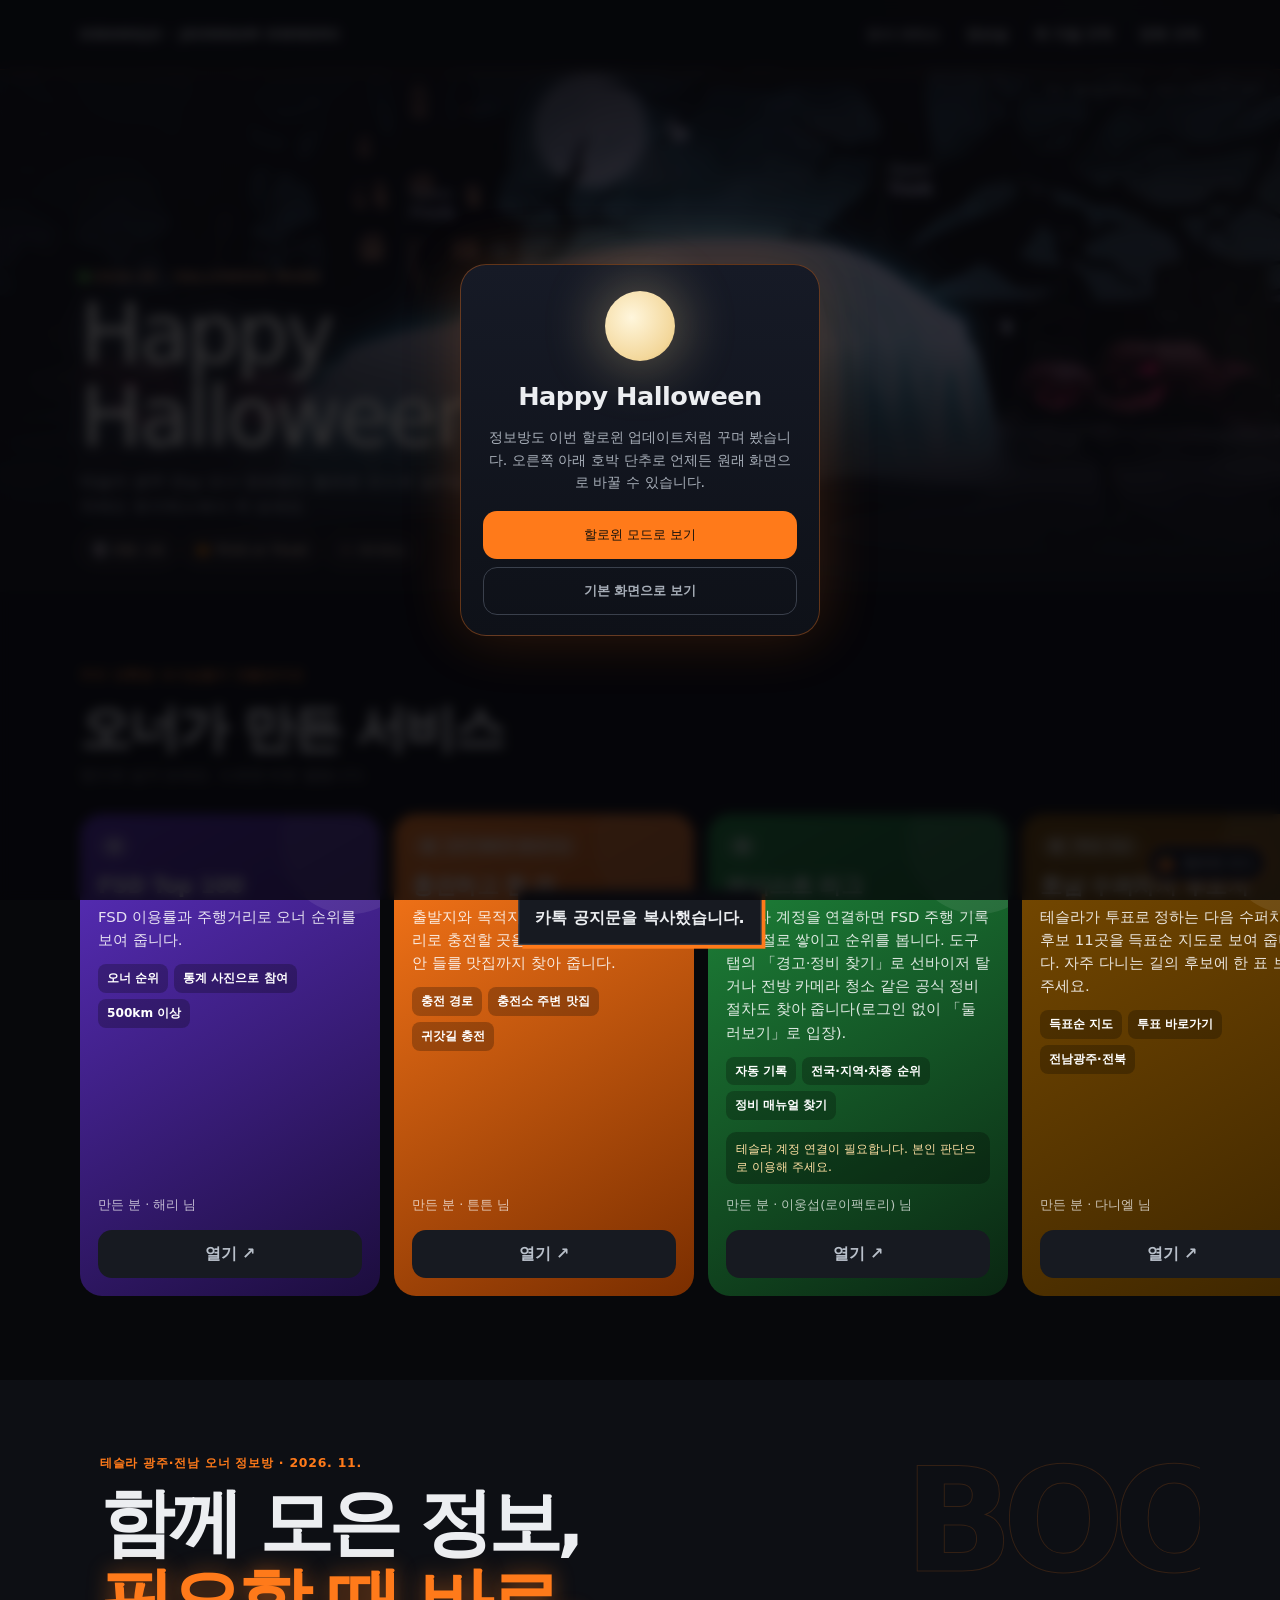
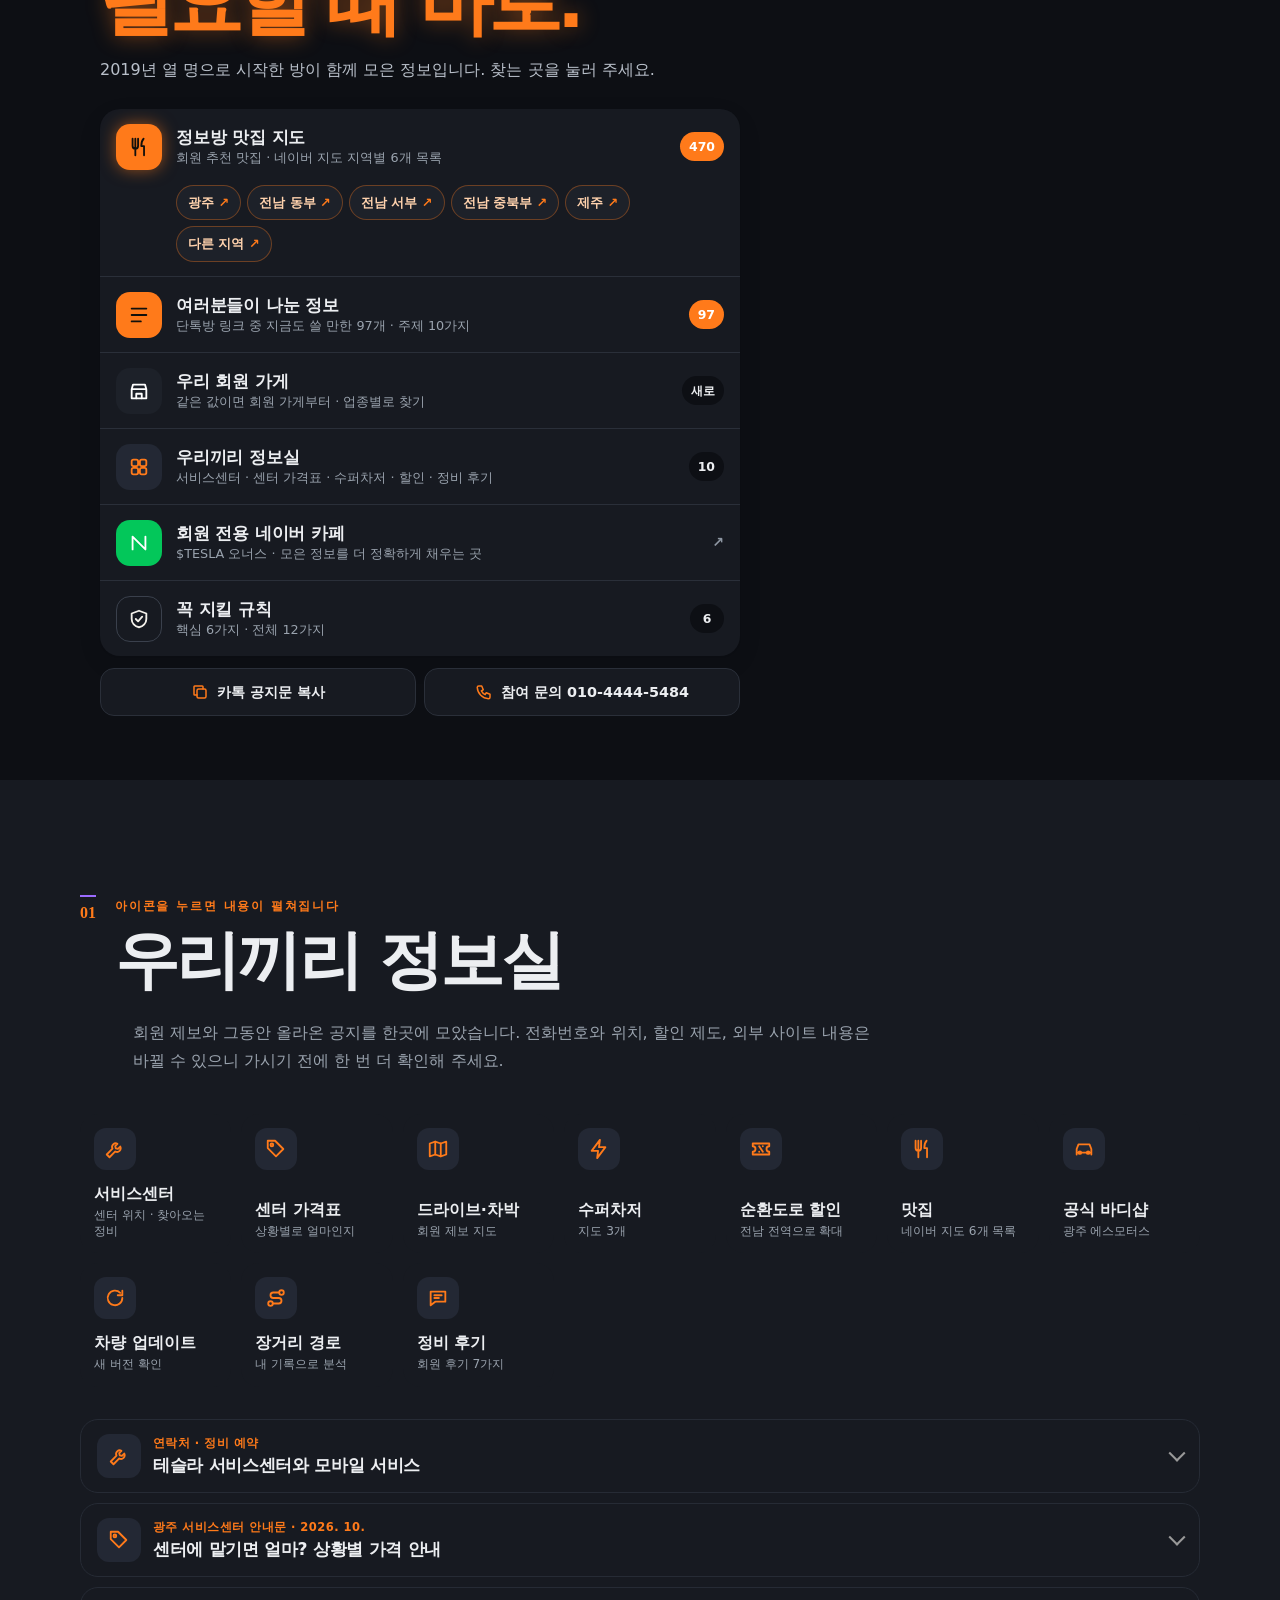
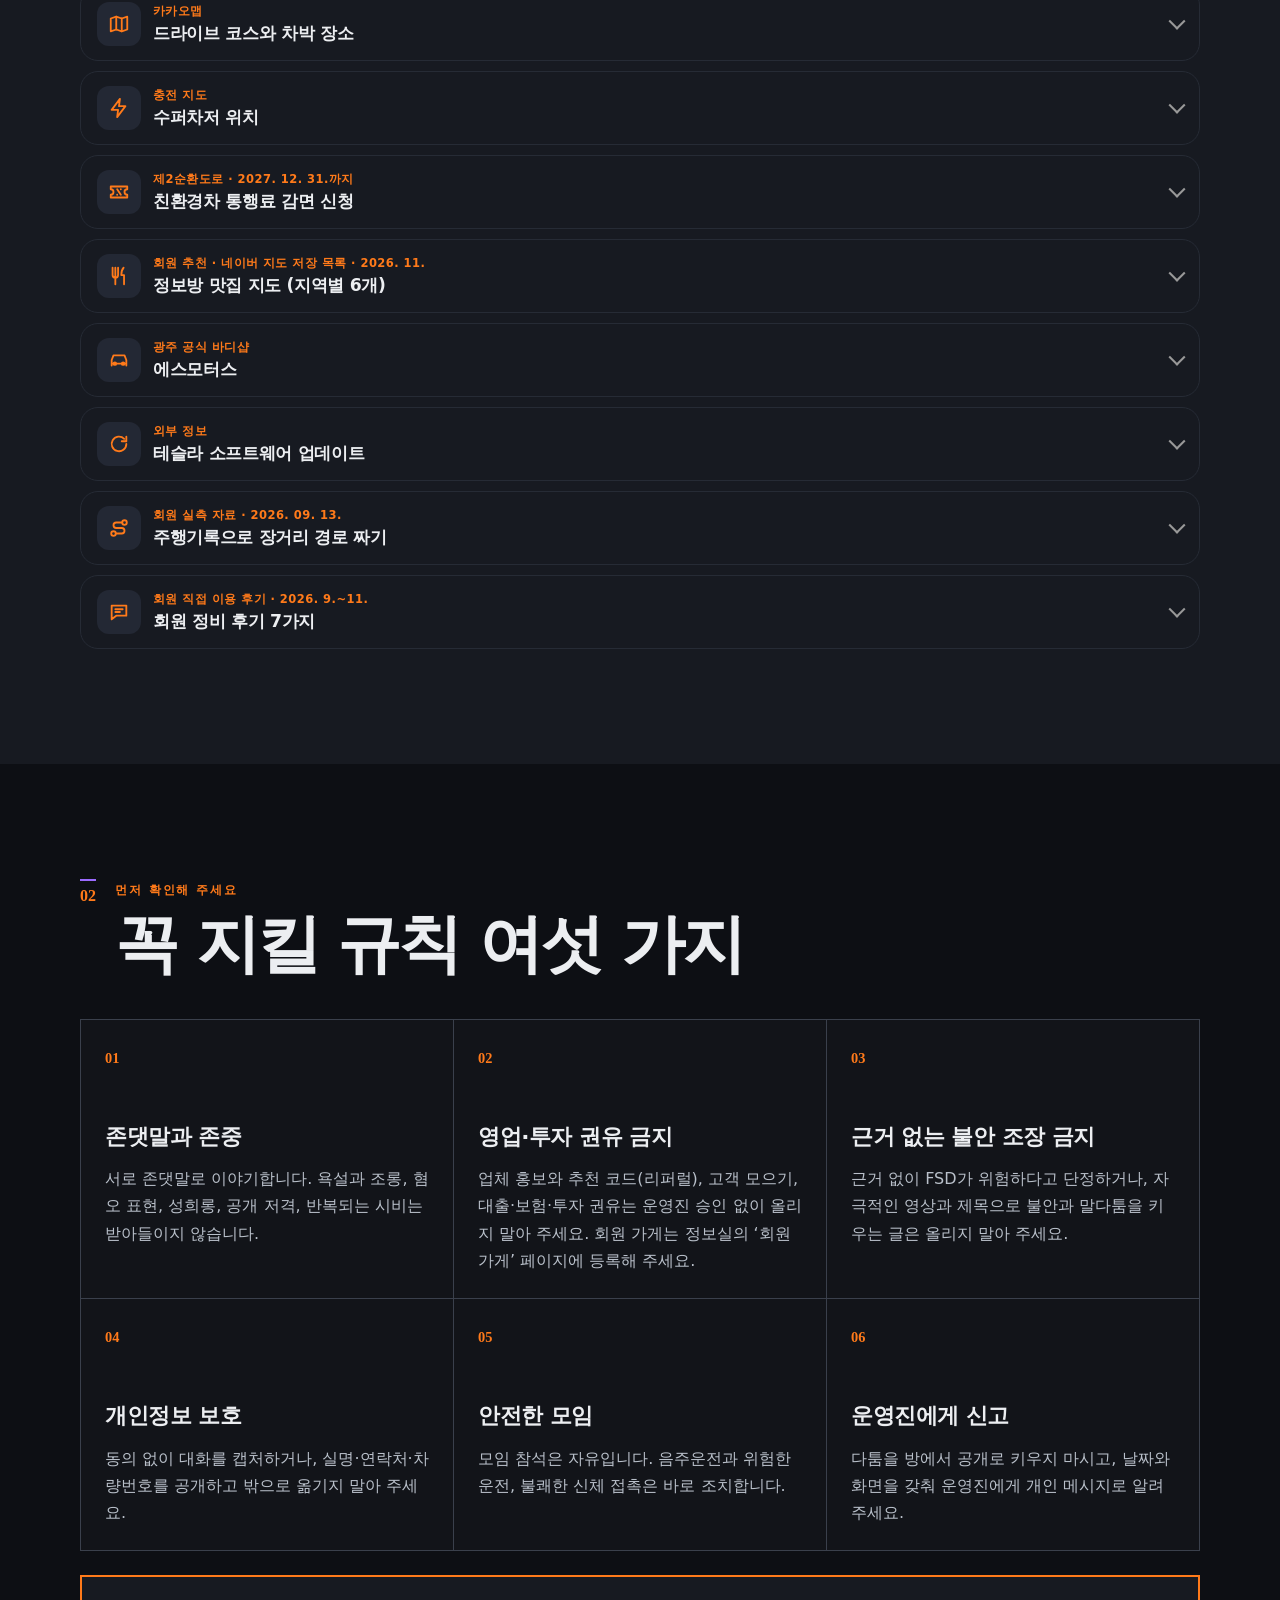
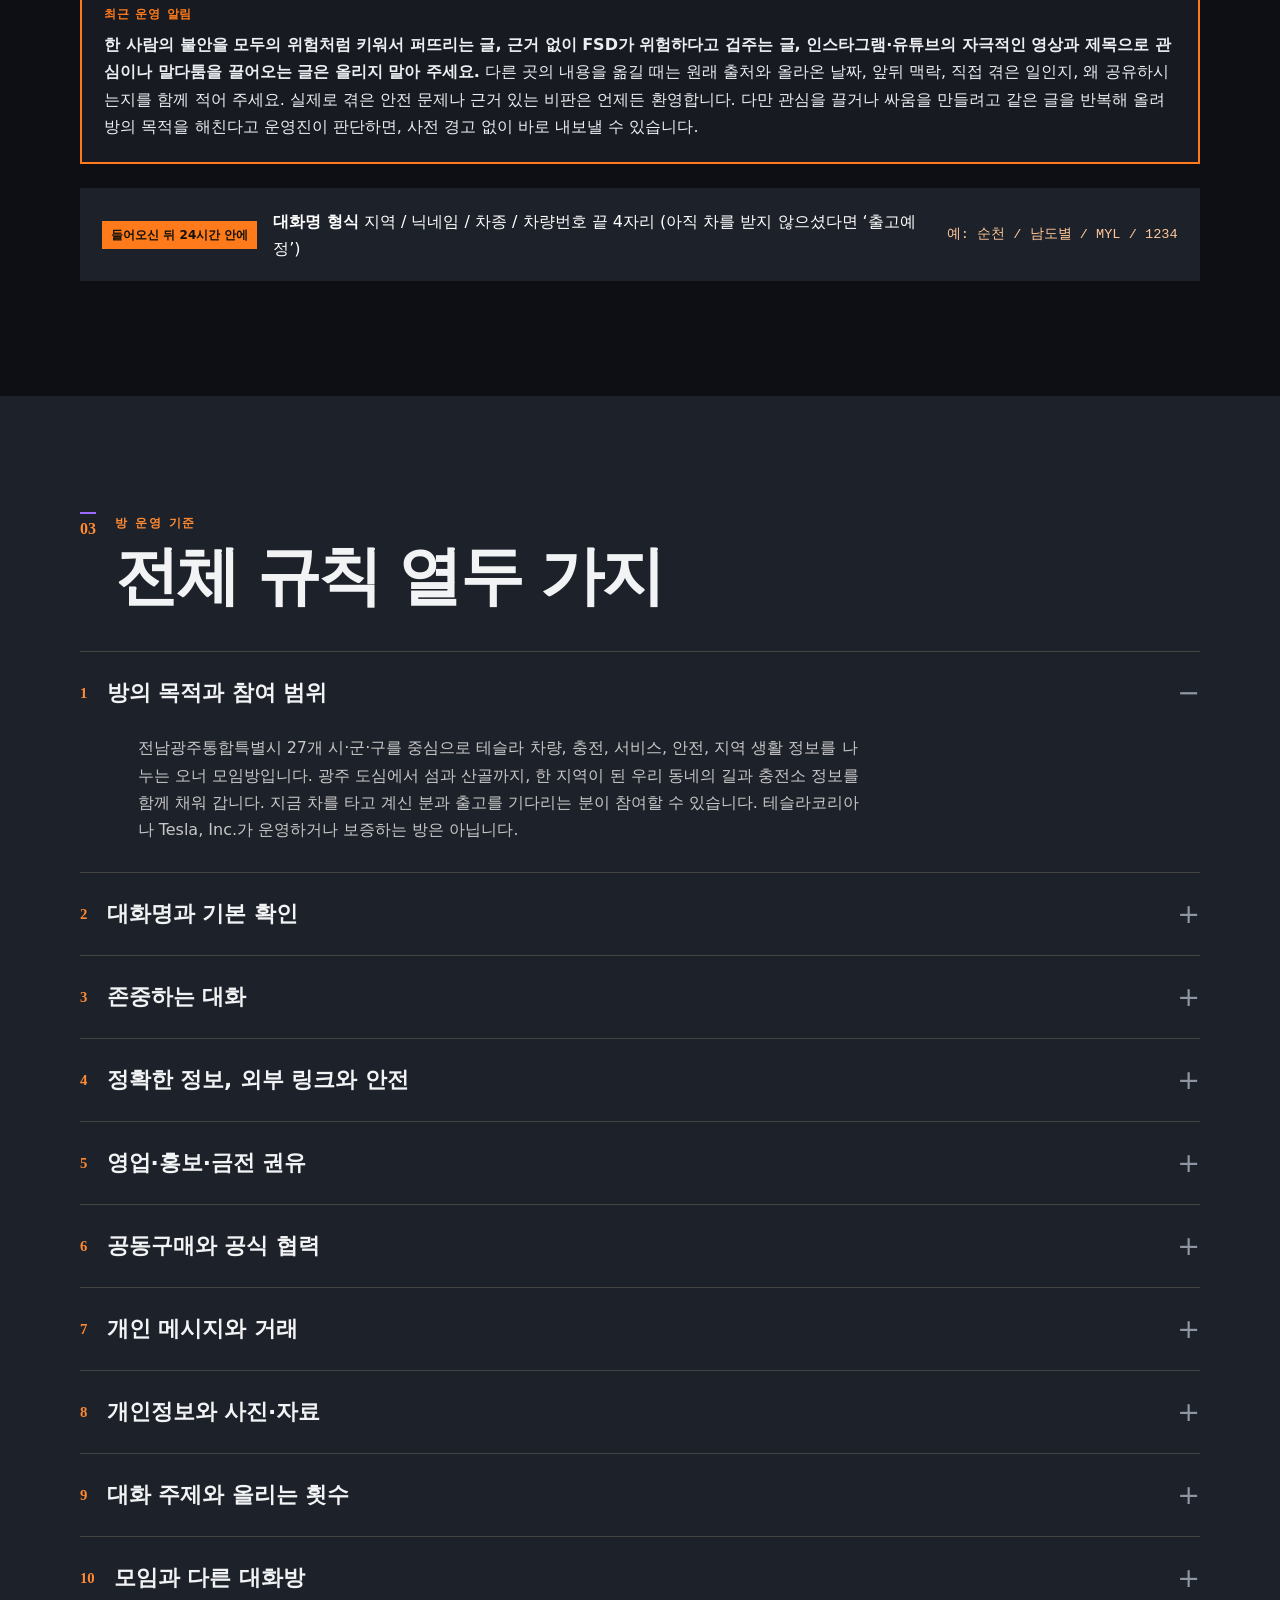
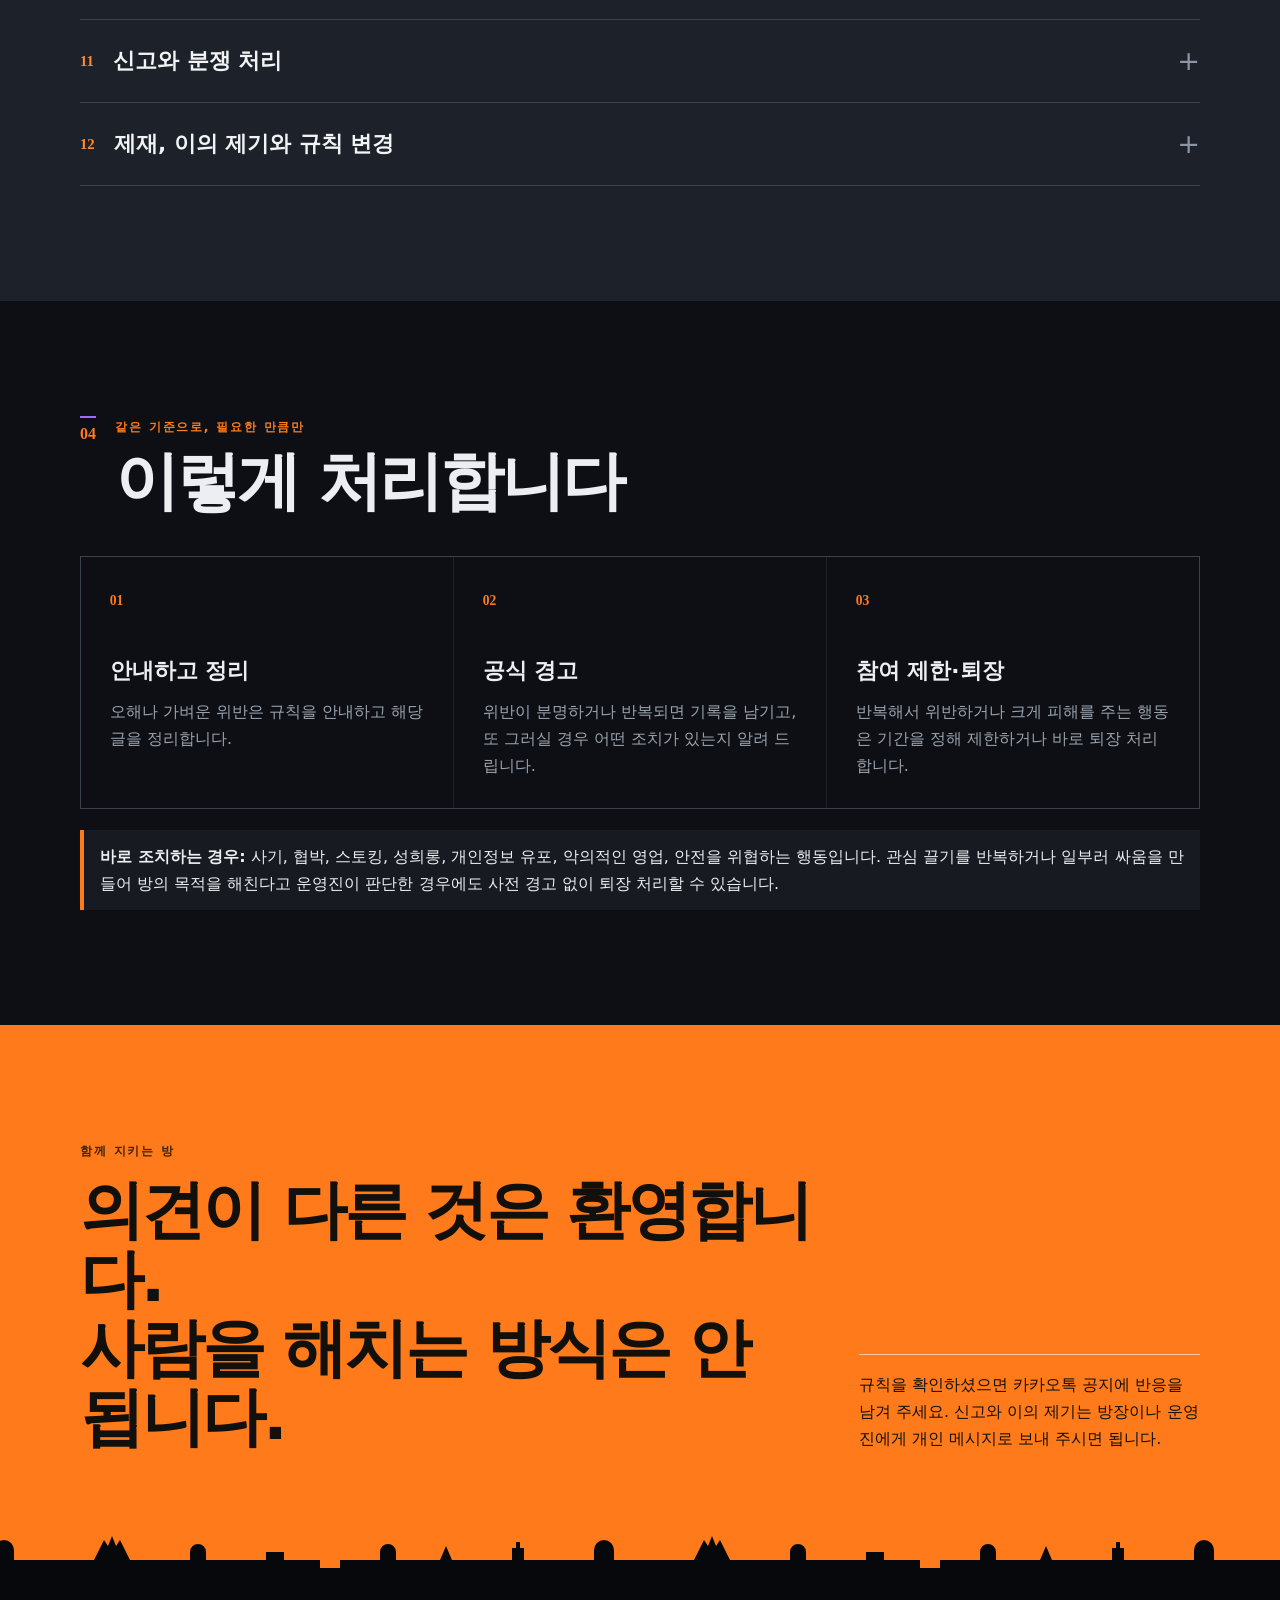
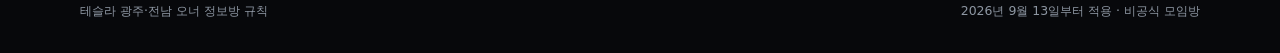
==== commit 44b758b0: "할로윈 모드 테마, 네이버 맛집 지도 6개(470곳), 11월 소식 반영 - 맨 위 할로윈 장면 영상(출처 표기), 어두운 차량 화면 테마와 호박 단추 켜기·끄기 - 맛집: 단톡방" ====
--- a/index.html
+++ b/index.html
@@ -8,7 +8,9 @@
   <meta name="description" content="테슬라 광주·전남 오너들이 함께 모은 생활 정보와 방 규칙">
   <title>테슬라 광주·전남 오너 정보방</title>
   <link rel="icon" type="image/svg+xml" href="data:image/svg+xml,%3Csvg xmlns='http://www.w3.org/2000/svg' viewBox='0 0 64 64'%3E%3Crect width='64' height='64' rx='16' fill='%23111'/%3E%3Cpath d='M35 7 17 36h13l-2 21 19-31H34z' fill='%23e82127'/%3E%3C/svg%3E">
-  <link rel="stylesheet" href="styles.css?v=1012d">
+  <link id="theme-css" rel="stylesheet" href="halloween.css?v=1105" data-base="styles.css?v=1105" data-hw="halloween.css?v=1105">
+  <link rel="stylesheet" href="halloween-fx.css?v=1105">
+  <script src="theme.js?v=1105"></script>
 </head>
 <body>
   <a class="skip-link" href="#main">본문으로 바로가기</a>
@@ -26,6 +28,16 @@
   </header>
 
   <main id="main">
+    <section class="hw-hero" aria-label="할로윈 모드">
+      <video class="hw-hero-media" src="hero-halloween.mp4?v=1105" poster="hero-halloween-poster.jpg?v=1105" autoplay muted loop playsinline preload="auto" aria-label="번개 치는 유령의 집과 보름달 아래 묘지에서 유령 시트를 뒤집어쓴 차"></video>
+      <div class="hw-hero-copy">
+        <p class="hw-hero-tag"><span class="hw-ok"></span>2026.38 · HALLOWEEN MODE</p>
+        <p class="hw-hero-title" role="heading" aria-level="2">Happy Halloween</p>
+        <p class="hw-hero-lead">테슬라 광주·전남 오너 정보방도 할로윈 모드로 갈아입었습니다. 내 차에도 토이박스에서 켜 보세요.</p>
+        <div class="hw-hero-chips"><span>👻 유령 시트</span><span>🎃 Trick or Treat</span><span>🦇 라이트쇼</span></div>
+      </div>
+      <p class="hw-hero-src">영상 · <a href="https://youtu.be/2cNoqxqrFsc" target="_blank" rel="noopener noreferrer">Sergiu Mogan</a> · 테슬라 2026.38.3 화면</p>
+    </section>
     <section class="section svc-section" id="apps">
       <div class="svc-head">
         <p class="kicker">우리 단톡방 오너님들이 만들었어요</p>
@@ -52,8 +64,8 @@
         <article class="svc svc-c">
           <p class="svc-type">웹</p>
           <h3>어시스트 리그</h3>
-          <p class="svc-what">테슬라 계정을 연결하면 FSD 주행 기록이 저절로 쌓이고 순위를 봅니다.</p>
-          <div class="svc-chips"><span>자동 기록</span><span>전국·지역·차종 순위</span></div>
+          <p class="svc-what">테슬라 계정을 연결하면 FSD 주행 기록이 저절로 쌓이고 순위를 봅니다. 도구 탭의 「경고·정비 찾기」로 선바이저 탈거나 전방 카메라 청소 같은 공식 정비 절차도 찾아 줍니다(로그인 없이 「둘러보기」로 입장).</p>
+          <div class="svc-chips"><span>자동 기록</span><span>전국·지역·차종 순위</span><span>정비 매뉴얼 찾기</span></div>
           <p class="svc-warn">테슬라 계정 연결이 필요합니다. 본인 판단으로 이용해 주세요.</p><p class="svc-who">만든 분 · 이웅섭(로이팩토리) 님</p>
           <a class="svc-go" href="https://assistleague.app/" target="_blank" rel="noopener noreferrer">열기 ↗</a>
         </article>
@@ -83,15 +95,21 @@
     </section>
 
     <section class="hero hero2" id="top">
-      <p class="hero2-eyebrow">테슬라 광주·전남 오너 정보방 · 2026. 10.</p>
+      <p class="hero2-eyebrow">테슬라 광주·전남 오너 정보방 · 2026. 11.</p>
       <h1 class="hero2-title">함께 모은 정보,<br><em>필요할 때 바로.</em></h1>
       <p class="hero2-lead">2019년 열 명으로 시작한 방이 함께 모은 정보입니다. 찾는 곳을 눌러 주세요.</p>
 
-      <nav class="hero2-list" aria-label="바로가기">
+            <nav class="hero2-list" aria-label="바로가기">
+        <a href="#food" data-open="food" class="h2row h2row-food">
+          <i class="h2i h2i-red"><svg viewBox="0 0 24 24" aria-hidden="true"><path d="M5 3v8a3 3 0 0 0 6 0V3M8 3v18M17 3c-2 2-2.5 5-2.5 8h3V21"/></svg></i>
+          <span class="h2t"><b>정보방 맛집 지도</b><small>회원 추천 맛집 · 네이버 지도 지역별 6개 목록</small></span>
+          <em class="h2badge">470</em>
+        </a>
+        <div class="h2food-chips" aria-label="지역별 맛집 목록"><a href="https://map.naver.com/p/favorite/myPlace/folder/5fee1ecef98e4ca498db1ff7dc66e149" target="_blank" rel="noopener noreferrer">광주</a><a href="https://map.naver.com/p/favorite/myPlace/folder/df6e27f136d14c0a94c2154955b6cd87" target="_blank" rel="noopener noreferrer">전남 동부</a><a href="https://map.naver.com/p/favorite/myPlace/folder/f0d3c382080141ae81795d40a8eea46d" target="_blank" rel="noopener noreferrer">전남 서부</a><a href="https://map.naver.com/p/favorite/myPlace/folder/5a13d672ceb74a7f94298d79a60367a4" target="_blank" rel="noopener noreferrer">전남 중북부</a><a href="https://map.naver.com/p/favorite/myPlace/folder/fa38983691984b339abb63c3fb1fe658" target="_blank" rel="noopener noreferrer">제주</a><a href="https://map.naver.com/p/favorite/myPlace/folder/da6e7269ab6a4798bd40de7a91f99672" target="_blank" rel="noopener noreferrer">다른 지역</a></div>
         <a href="links.html" class="h2row">
           <i class="h2i h2i-red"><svg viewBox="0 0 24 24" aria-hidden="true"><path d="M4 5h16M4 12h16M4 19h10"/></svg></i>
-          <span class="h2t"><b>여러분들이 나눈 정보</b><small>단톡방 링크 중 지금도 쓸 만한 93개 · 주제 10가지</small></span>
-          <em class="h2badge">93</em>
+          <span class="h2t"><b>여러분들이 나눈 정보</b><small>단톡방 링크 중 지금도 쓸 만한 97개 · 주제 10가지</small></span>
+          <em class="h2badge">97</em>
         </a>
         <a href="shops.html" class="h2row">
           <i class="h2i h2i-dark"><svg viewBox="0 0 24 24" aria-hidden="true"><path d="M4 10l1.5-5h13L20 10M4 10v10h16V10M4 10h16"/><path d="M9 20v-5h6v5"/></svg></i>
@@ -137,17 +155,18 @@
         <a href="#drive" data-open="drive"><i><svg viewBox="0 0 24 24" aria-hidden="true"><path d="M9 4 3 6v14l6-2 6 2 6-2V4l-6 2-6-2z"/><path d="M9 4v14M15 6v14"/></svg></i><strong>드라이브·차박</strong><small>회원 제보 지도</small></a>
         <a href="#charging" data-open="charging"><i><svg viewBox="0 0 24 24" aria-hidden="true"><path d="M13 2 4 14h7l-1 8 9-12h-7z"/></svg></i><strong>수퍼차저</strong><small>지도 3개</small></a>
         <a href="#discount" data-open="discount"><i><svg viewBox="0 0 24 24" aria-hidden="true"><path d="M3 9V6h18v3a3 3 0 0 0 0 6v3H3v-3a3 3 0 0 0 0-6z"/><path d="M10 9l4 6M10 15h0M14 9h0"/></svg></i><strong>순환도로 할인</strong><small>전남 전역으로 확대</small></a>
-        <a href="#food" data-open="food"><i><svg viewBox="0 0 24 24" aria-hidden="true"><path d="M5 3v8a3 3 0 0 0 6 0V3M8 3v18M17 3c-2 2-2.5 5-2.5 8h3V21"/></svg></i><strong>맛집</strong><small>광주·전남방 추천</small></a>
+        <a href="#food" data-open="food"><i><svg viewBox="0 0 24 24" aria-hidden="true"><path d="M5 3v8a3 3 0 0 0 6 0V3M8 3v18M17 3c-2 2-2.5 5-2.5 8h3V21"/></svg></i><strong>맛집</strong><small>네이버 지도 6개 목록</small></a>
         <a href="#bodyshop" data-open="bodyshop"><i><svg viewBox="0 0 24 24" aria-hidden="true"><path d="M4 16v-4l2-5h12l2 5v4M4 16h16M4 16v2M20 16v2"/><circle cx="7.5" cy="16" r="1.4"/><circle cx="16.5" cy="16" r="1.4"/></svg></i><strong>공식 바디샵</strong><small>광주 에스모터스</small></a>
         <a href="#updates" data-open="updates"><i><svg viewBox="0 0 24 24" aria-hidden="true"><path d="M20 12a8 8 0 1 1-2.3-5.7M20 4v5h-5"/></svg></i><strong>차량 업데이트</strong><small>새 버전 확인</small></a>
         <a href="#drivelog" data-open="drivelog"><i><svg viewBox="0 0 24 24" aria-hidden="true"><circle cx="6" cy="18" r="2.5"/><circle cx="18" cy="6" r="2.5"/><path d="M8.5 18H15a3 3 0 0 0 0-6H9a3 3 0 0 1 0-6h6.5"/></svg></i><strong>장거리 경로</strong><small>내 기록으로 분석</small></a>
-        <a href="#review" data-open="review"><i><svg viewBox="0 0 24 24" aria-hidden="true"><path d="M4 5h16v11H9l-5 4z"/><path d="M8 9h8M8 12h5"/></svg></i><strong>정비 후기</strong><small>회원 후기 4가지</small></a>
+        <a href="#review" data-open="review"><i><svg viewBox="0 0 24 24" aria-hidden="true"><path d="M4 5h16v11H9l-5 4z"/><path d="M8 9h8M8 12h5"/></svg></i><strong>정비 후기</strong><small>회원 후기 7가지</small></a>
       </div>
 
       <div class="info-cards">
         <details class="info-card" id="service">
           <summary><i><svg viewBox="0 0 24 24" aria-hidden="true"><path d="M14.7 6.3a4 4 0 0 0-5.4 5.4L3 18l3 3 6.3-6.3a4 4 0 0 0 5.4-5.4l-2.5 2.5-2.4-.6-.6-2.4z"/></svg></i><span><small>연락처 · 정비 예약</small><b>테슬라 서비스센터와 모바일 서비스</b></span></summary>
           <div class="info-card-body"><div class="contact-list"><a href="tel:0806171399"><span>기술지원 · 긴급출동</span><strong>080-617-1399</strong></a><a href="tel:0806171388"><span>대표번호</span><strong>080-617-1388</strong></a></div><p class="address"><b>광주 서비스센터</b> 전남광주특별시 남구 서문대로517번길 13 · 평일 8:30~17:30, 주말 휴무</p><a class="out-link" href="https://map.naver.com/p/search/%ED%85%8C%EC%8A%AC%EB%9D%BC%20%EA%B4%91%EC%A3%BC%20%EC%84%9C%EB%B9%84%EC%8A%A4%EC%84%BC%ED%84%B0" target="_blank" rel="noopener noreferrer">네이버 지도에서 보기 <span>↗</span></a>
+            <p class="note-small"><span class="hw-ok"></span>2026. 11. 회원 제보 · 출고가 늘어 광주 센터 예약이 밀립니다. 원하는 시간은 2주쯤 전에 잡아야 하고, 앱 예약 화면에 광주가 안 보이면 새로 연 <b>전주 서비스센터</b>도 검색해 보세요. (친친·JIN 님)</p>
             <h4 class="info-subhead">모바일 서비스 · 기술자가 찾아오는 정비</h4>
             <p>센터에 가지 않아도, 테슬라 기술자가 집이나 회사 주차장으로 와서 점검하고 고쳐 줍니다. 예약은 Tesla 앱에서만 받습니다.</p>
             <ul class="plain-list"><li><strong>예약 방법</strong><span>Tesla 앱 → <b>정비</b> → 증상 고르기와 메모 → 받을 방식에서 <b>모바일 서비스</b> 선택 → 날짜·시간 선택. 모바일 선택지가 나오는 항목만 찾아옵니다. 메모는 예약 24시간 전까지 고칠 수 있습니다.</span></li><li><strong>주로 하는 일</strong><span>타이어·와이퍼·12V 배터리 교체, 간단한 부품 교체처럼 그 자리에서 끝나는 작업입니다. 차를 들어 올려야 하는 큰 수리는 센터로 가야 합니다. 정확한 가능 여부는 앱에 증상과 주소를 넣으면 나옵니다.</span></li><li><strong>당일 준비</strong><span>차 주변에 작업할 공간을 비워 두고, 앱 메모에 주차 위치와 출입 방법(동·층, 출입 비밀번호 등)을 적어 주세요. 기술자는 도착 후 15분 정도 기다렸다가 다음 일정으로 이동합니다. 그날은 소프트웨어 업데이트를 설치하지 마세요. 작업이 길어집니다.</span></li><li><strong>비용</strong><span>앱에 나온 견적대로 진행하고, 끝나면 앱 알림을 받고 앱에서 결제합니다.</span></li></ul></div>
@@ -274,8 +293,12 @@
           <div class="info-card-body"><ul class="plain-list"><li><strong>대상</strong><span>자동차등록증의 사용본거지가 전남광주통합특별시(27개 시·군·구)에 있는 전기차·수소전기차·태양광차입니다. 10월 1일부터 전남 지역 차량도 신청할 수 있습니다. 사용본거지를 다른 지역으로 옮기면 카드를 쓸 수 없습니다.</span></li><li><strong>감면율</strong><span>2026년 12월 31일까지 50%, 2027년 1월 1일부터 12월 31일까지 30%입니다. 소형차는 600원에서 840원으로 바뀝니다.</span></li><li><strong>할인 받는 법</strong><span>하이패스 차로에서는 할인되지 않습니다. 일반 차로로 지나가며 감면카드를 제시하세요.</span></li><li><strong>신청 창구</strong><span>광주청사 도로과, 무안청사 도로정책과, 동부청사 민원실 세 곳에서 받습니다. 주소지에 따라 창구를 나누지 않으니 편한 곳으로 신청하세요.</span></li><li><strong>방문 신청</strong><span>신청서를 쓰면 카드를 바로 받습니다. 본인 또는 대리인 신분증과 자동차등록증을 가져가세요.</span></li><li><strong>팩스·이메일</strong><span>신청서를 작성해 자동차등록증과 함께 세 청사 중 <b>한 곳에만</b> 보내세요. 여러 곳에 보내면 중복 접수가 될 수 있습니다. 카드는 등기로 받습니다.</span></li><li><strong>청사별 번호</strong><span>광주청사 팩스 <b>062-613-4729</b> · 전화 <a href="tel:0626134735">062-613-4735</a><br>무안청사 팩스 <b>061-286-4804</b> · 전화 <a href="tel:0612867424">061-286-7424</a><br>동부청사 팩스 <b>061-286-4799</b> · 전화 <a href="tel:0612867843">061-286-7843</a></span></li><li><strong>이메일</strong><span>광주 rhs5213@korea.kr · 무안 ciotm@korea.kr · 동부 qkrgksmf1318@korea.kr</span></li><li><strong>접수 확인</strong><span>문자나 카카오톡 접수 안내는 공지에 없습니다. 보내고 30분~1시간 뒤 보낸 청사에 전화해 접수 여부와 등기 받는 시기를 확인하세요. 신청서 연락처 칸에는 휴대폰 번호를 꼭 적으세요.</span></li></ul><a class="out-link" href="https://www.jeonnam-gwangju.go.kr/fileDownload.do?fileSe=BB&amp;fileKey=JG_0000000001%7C109&amp;fileSn=2&amp;boardId=JG_0000000001&amp;seq=109" target="_blank" rel="noopener noreferrer">감면카드 신청서 내려받기(한글 파일) <span>↓</span></a> &nbsp; <a class="out-link" href="https://www.jeonnam-gwangju.go.kr/boardView.do?pageId=jngj21&amp;boardId=JG_0000000001&amp;seq=109" target="_blank" rel="noopener noreferrer">특별시 공식 공지 보기 <span>↗</span></a></div>
         </details>
         <details class="info-card" id="food">
-          <summary><i><svg viewBox="0 0 24 24" aria-hidden="true"><path d="M5 3v8a3 3 0 0 0 6 0V3M8 3v18M17 3c-2 2-2.5 5-2.5 8h3V21"/></svg></i><span><small>회원 추천</small><b>광주·전남방 맛집</b></span></summary>
-          <div class="info-card-body"><p>회원들이 직접 가 보고 모은 지도입니다. 지성 님 목록은 네이버 지도에서 팔로우하면 지도를 열 때 근처 맛집 핀이 보입니다. 충전하면서 갈 곳은 위의 「충전하고 한 끼」에서도 찾을 수 있습니다. 맛이 달라졌거나 문을 닫은 곳이 있으면 운영진에게 알려 주세요.</p><div class="link-stack"><a href="http://kko.to/B3tnFLVD0" target="_blank" rel="noopener noreferrer"><span>광주·전남방 맛집 지도</span><b>열기 ↗</b></a><a href="https://naver.me/GMmmx3lQ" target="_blank" rel="noopener noreferrer"><span>브라보김 회원님 추천 · ACC</span><b>열기 ↗</b></a><a href="https://naver.me/5VAW5cv5" target="_blank" rel="noopener noreferrer"><span>지성 님 맛집 목록 (네이버 지도 팔로우)</span><b>열기 ↗</b></a></div></div>
+          <summary><i><svg viewBox="0 0 24 24" aria-hidden="true"><path d="M5 3v8a3 3 0 0 0 6 0V3M8 3v18M17 3c-2 2-2.5 5-2.5 8h3V21"/></svg></i><span><small>회원 추천 · 네이버 지도 저장 목록 · 2026. 11.</small><b>정보방 맛집 지도 (지역별 6개)</b></span></summary>
+          <div class="info-card-body"><p>단톡방에서 추천한 맛집을 네이버 지도 저장 목록으로 모았습니다. 예전 카카오맵 목록도 모두 옮겼고, 검색되지 않거나 문을 닫은 곳은 뺐습니다. 가고 싶은 지역을 누르면 네이버 지도에서 열립니다. 목록 화면에서 <b>저장</b>(팔로우)을 누르면 지도를 열 때마다 근처 맛집 핀이 보입니다.</p>
+            <div class="food-lists"><a href="https://map.naver.com/p/favorite/myPlace/folder/5fee1ecef98e4ca498db1ff7dc66e149" target="_blank" rel="noopener noreferrer"><em>100곳</em><b>광주</b><small>동명동·양림동·상무·수완 등</small></a><a href="https://map.naver.com/p/favorite/myPlace/folder/df6e27f136d14c0a94c2154955b6cd87" target="_blank" rel="noopener noreferrer"><em>147곳</em><b>전남 동부</b><small>여수·순천·광양·구례·보성·고흥</small></a><a href="https://map.naver.com/p/favorite/myPlace/folder/f0d3c382080141ae81795d40a8eea46d" target="_blank" rel="noopener noreferrer"><em>34곳</em><b>전남 서부</b><small>목포·무안·신안·해남·강진·완도</small></a><a href="https://map.naver.com/p/favorite/myPlace/folder/5a13d672ceb74a7f94298d79a60367a4" target="_blank" rel="noopener noreferrer"><em>41곳</em><b>전남 중북부</b><small>나주·담양·화순·장성·영광</small></a><a href="https://map.naver.com/p/favorite/myPlace/folder/fa38983691984b339abb63c3fb1fe658" target="_blank" rel="noopener noreferrer"><em>52곳</em><b>제주</b><small>11월 회원 추천 + 브라보김 님 목록</small></a><a href="https://map.naver.com/p/favorite/myPlace/folder/da6e7269ab6a4798bd40de7a91f99672" target="_blank" rel="noopener noreferrer"><em>96곳</em><b>다른 지역</b><small>서울·부산·경상·전북·강원 여행길</small></a></div>
+            <p class="note-small">장소마다 메모에 추천 메뉴와 추천해 주신 분을 적었습니다. 충전하면서 갈 곳은 위의 「충전하고 한 끼」에서도 찾을 수 있습니다. 맛이 달라졌거나 문을 닫은 곳이 있으면 운영진에게 알려 주세요.</p>
+            <h4 class="info-subhead">회원님이 직접 만든 목록</h4>
+            <div class="link-stack"><a href="https://naver.me/GMmmx3lQ" target="_blank" rel="noopener noreferrer"><span>브라보김 님 · ACC 주변</span><b>열기 ↗</b></a><a href="https://naver.me/F88ZhiQn" target="_blank" rel="noopener noreferrer"><span>브라보김 님 · 제주 맛집</span><b>열기 ↗</b></a><a href="https://naver.me/5VAW5cv5" target="_blank" rel="noopener noreferrer"><span>지성 님 맛집 목록 (팔로우)</span><b>열기 ↗</b></a></div></div>
         </details>
         <details class="info-card" id="bodyshop">
           <summary><i><svg viewBox="0 0 24 24" aria-hidden="true"><path d="M4 16v-4l2-5h12l2 5v4M4 16h16M4 16v2M20 16v2"/><circle cx="7.5" cy="16" r="1.4"/><circle cx="16.5" cy="16" r="1.4"/></svg></i><span><small>광주 공식 바디샵</small><b>에스모터스</b></span></summary>
@@ -283,7 +306,7 @@
         </details>
         <details class="info-card" id="updates">
           <summary><i><svg viewBox="0 0 24 24" aria-hidden="true"><path d="M20 12a8 8 0 1 1-2.3-5.7M20 4v5h-5"/></svg></i><span><small>외부 정보</small><b>테슬라 소프트웨어 업데이트</b></span></summary>
-          <div class="info-card-body"><p>업데이트가 들어오는 시점은 차량마다 다릅니다. 아래 사이트에서 지금 어떤 버전이 풀렸고 무엇이 바뀌었는지 확인할 수 있습니다.</p><a class="out-link" href="https://www.notateslaapp.com/index" target="_blank" rel="noopener noreferrer">새 버전 확인하기 <span>↗</span></a></div>
+          <div class="info-card-body"><p>업데이트가 들어오는 시점은 차량마다 다릅니다. 아래 사이트에서 지금 어떤 버전이 풀렸고 무엇이 바뀌었는지 확인할 수 있습니다.</p><p class="note-small"><span class="hw-ok"></span>2026. 11. 초 방 회원들에게 <b>할로윈 모드</b>가 들어간 2026.38.x가 도착했습니다. 토이박스에서 켜면 화면 속 차가 유령 시트를 쓰고, 주차 중 사람이 다가오면 소리를 내는 「Trick or Treat」가 있습니다. 잠금 소리가 꽤 크니 조용한 곳에서는 꺼 두라는 후기가 있습니다(위스키·핑크카카오 님). 모델 S·X·사이버트럭은 늦게 받는 편입니다.</p><a class="out-link" href="https://www.notateslaapp.com/index" target="_blank" rel="noopener noreferrer">새 버전 확인하기 <span>↗</span></a></div>
         </details>
         <details class="info-card" id="drivelog">
           <summary><i><svg viewBox="0 0 24 24" aria-hidden="true"><circle cx="6" cy="18" r="2.5"/><circle cx="18" cy="6" r="2.5"/><path d="M8.5 18H15a3 3 0 0 0 0-6H9a3 3 0 0 1 0-6h6.5"/></svg></i><span><small>회원 실측 자료 · 2026. 09. 13.</small><b>주행기록으로 장거리 경로 짜기</b></span></summary>
@@ -292,7 +315,7 @@
             <a class="out-link" href="drivelog.html#try">내 기록으로 분석하기 <span>→</span></a></div>
         </details>
         <details class="info-card" id="review">
-          <summary><i><svg viewBox="0 0 24 24" aria-hidden="true"><path d="M4 5h16v11H9l-5 4z"/><path d="M8 9h8M8 12h5"/></svg></i><span><small>회원 직접 이용 후기 · 2026. 9.~10.</small><b>회원 정비 후기 4가지</b></span></summary>
+          <summary><i><svg viewBox="0 0 24 24" aria-hidden="true"><path d="M4 5h16v11H9l-5 4z"/><path d="M8 9h8M8 12h5"/></svg></i><span><small>회원 직접 이용 후기 · 2026. 9.~11.</small><b>회원 정비 후기 7가지</b></span></summary>
           <div class="info-card-body"><p>회원이 직접 이용하고 단톡방에 나눈 내용입니다. 정보방은 업체와 관계가 없고, 가격은 바뀔 수 있으니 가시기 전에 확인해 주세요.</p>
 
             <h4 class="info-subhead">① 모델3 2020년식 매트릭스 헤드라이트 교체 <span class="by">정보 주신 분 · 광주 김현성 님</span></h4>
@@ -312,6 +335,17 @@
             <h4 class="info-subhead">④ 감속기 오일 교체 비용 <span class="by">정보 주신 분 · 따도 님</span></h4>
             <ul class="plain-list"><li><strong>센터</strong><span>듀얼모터 앞뒤 교체가 부가세 포함 약 46만 원이라는 사례가 있습니다.</span></li><li><strong>참고</strong><span>구형 모델은 저점도 감속기 오일로 바꾸면 부하가 줄어든다는 의견이 있습니다. 공식 서비스 매뉴얼에 교체 절차가 있습니다.</span></li></ul>
             <div class="link-stack"><a href="https://service.tesla.com/docs/Model3/ServiceManual/ko-kr/GUID-E7469E86-090D-4A12-842C-7AAD00446096.html" target="_blank" rel="noopener noreferrer"><span>감속기 오일 (공식 서비스 매뉴얼)</span><b>열기 ↗</b></a><a href="https://www.clien.net/service/board/cm_car/19178565" target="_blank" rel="noopener noreferrer"><span>센터 교체 후기 (클리앙)</span><b>열기 ↗</b></a></div>
+
+            <h4 class="info-subhead">⑤ 휀다 가니쉬(바퀴 쪽 몰딩) 교체 · 모바일 서비스 <span class="by">정보 주신 분 · 일품·홍테식 님 · 2026. 10.~11.</span></h4>
+            <div class="data-chips" aria-label="비용 요약"><span><b>8만~8.8만 원</b>공임·출장 포함</span><span><b>정품</b>집 앞에서 교체</span></div>
+            <ul class="plain-list"><li><strong>신청</strong><span>Tesla 앱 → 정비 → 외부 → 외부 트림에서 사진을 붙여 신청합니다. 끝나면 앱에 등록된 카드로 결제됩니다.</span></li><li><strong>참고</strong><span>사이드 스텝 쪽 가니쉬는 훨씬 비쌉니다. 알리 부품은 3~5만 원대지만 곡률이 안 맞는 제품이 있어 잘 골라야 한다는 의견입니다.</span></li></ul>
+
+            <h4 class="info-subhead">⑥ 타이어 공기압 센서(TPMS) 교체 · 센터 <span class="by">정보 주신 분 · 천슬라 님 · 2026. 10.</span></h4>
+            <ul class="plain-list"><li><strong>비용</strong><span>서비스센터 교체 약 23만 원입니다. 센서 안에 배터리가 들어 있는 소모품이라 10만 km 안팎에서 경고가 뜨기도 합니다(스몰 님 경험).</span></li></ul>
+
+            <h4 class="info-subhead">⑦ 타이어 위치교환·장착 · 회원 추천 가게 <span class="by">정보 주신 분 · 자린이·컴박사·수달·슬슬 님</span></h4>
+            <ul class="plain-list"><li><strong>광주</strong><span><b>타이어갤러리</b> · 광주 서구 벽진동(광주 아울렛 근처). 위치교환이 괜찮았다는 후기와 추천이 여러 번 나왔습니다.</span></li><li><strong>순천</strong><span><b>더타이어샵 블루타이어</b> · 순천시 중앙로 375. 회원이 꾸준히 다니는 곳입니다.</span></li><li><strong>공임</strong><span>매장에서 네 짝을 사면 장착비를 받지 않는 곳이 많고, 온라인에서 사서 가져가면 지점마다 장착비를 따로 받습니다. 위치교환은 1만 5천 원 안팎이라는 기억이 공유됐습니다.</span></li></ul>
+            <div class="link-stack"><a href="https://map.naver.com/p/search/%ED%83%80%EC%9D%B4%EC%96%B4%EA%B0%A4%EB%9F%AC%EB%A6%AC%20%EB%B2%BD%EC%A7%84%EB%8F%99" target="_blank" rel="noopener noreferrer"><span>타이어갤러리 (네이버 지도)</span><b>열기 ↗</b></a><a href="https://naver.me/x22vsvFs" target="_blank" rel="noopener noreferrer"><span>블루타이어 순천 (네이버 지도)</span><b>열기 ↗</b></a></div>
             <p class="note-small">정비 후기를 나눠 주시면 여기에 더하겠습니다. 운영진에게 내용과 닉네임을 보내 주세요.</p></div>
         </details>
       </div>
@@ -400,6 +434,6 @@
     <a href="#apps">서비스</a><a href="#info">정보</a><a href="#quick">핵심</a><a href="#rules">규칙</a><button id="copyNoticeMobile" type="button">복사</button>
   </div>
   <div class="toast" id="toast" role="status" aria-live="polite">카톡 공지문을 복사했습니다.</div>
-  <script src="app.js?v=1010d"></script>
+  <script src="app.js?v=1012e"></script>
 </body>
 </html>
--- a/halloween.css
+++ b/halloween.css
@@ -0,0 +1,475 @@
+/* 할로윈 테마 — styles 자동 변환본 (26.11.05). 원본을 고치면 darken.py로 다시 만든다 */
+:root { --panel: #1d2129; --card-hw: #171a21; --hw-orange: #ff7a1a; --hw-green: #7dff5a; --hw-purple: #9b6bff; --hw-ghost: #f4f1ea; color-scheme: dark; }
+:root {
+  --ink: #eceef1;
+  --muted: #9aa3ae;
+  --paper: #0d0f14;
+  --white: #171a21;
+  --red: #ff7a1a;
+  --red-dark: #c4560a;
+  --line: #2a2f39;
+  --max: 1120px;
+}
+
+* { box-sizing: border-box; }
+html { scroll-behavior: smooth; }
+body { margin: 0; background: var(--paper); color: var(--ink); font-family: Pretendard, "Noto Sans KR", "Apple SD Gothic Neo", system-ui, sans-serif; font-size: 16px; line-height: 1.7; }
+a { color: inherit; }
+button, a { -webkit-tap-highlight-color: transparent; }
+.skip-link { position: fixed; left: 1rem; top: -5rem; background: var(--panel); color: white; padding: .75rem 1rem; z-index: 100; }
+.skip-link:focus { top: 1rem; }
+
+.site-header { position: sticky; top: 0; z-index: 50; height: 70px; display: flex; align-items: center; justify-content: space-between; padding: 0 max(1.25rem, calc((100vw - var(--max))/2)); background: rgba(10,12,16,.86); border-bottom: 1px solid rgba(18,18,18,.12); backdrop-filter: blur(14px); }
+.brand { display: inline-flex; align-items: center; gap: .7rem; font-weight: 800; letter-spacing: .08em; text-decoration: none; font-size: .85rem; }
+nav { display: flex; gap: 1.6rem; }
+nav a { text-decoration: none; font-weight: 700; font-size: .88rem; }
+nav a:hover { color: var(--red); }
+
+.hero { min-height: calc(100vh - 70px); max-width: var(--max); margin: 0 auto; padding: clamp(4rem, 10vw, 8rem) 1.25rem 3rem; display: grid; align-content: center; position: relative; overflow: hidden; }
+.hero::after { content: "JEONNAM"; position: absolute; right: -1.5rem; bottom: 1rem; font-size: clamp(4.5rem, 16vw, 12rem); font-weight: 900; letter-spacing: -.08em; color: transparent; -webkit-text-stroke: 1px rgba(255,122,26,.14); z-index: -1; }
+.eyebrow, .kicker { margin: 0 0 .9rem; font-size: .78rem; font-weight: 800; letter-spacing: .14em; text-transform: uppercase; color: var(--red); }
+.eyebrow { display: flex; align-items: center; gap: .55rem; }
+.eyebrow span { width: 28px; height: 3px; background: var(--red); }
+h1 { max-width: 900px; margin: 0; font-size: clamp(2.75rem, 8vw, 6.8rem); line-height: 1.03; letter-spacing: -.065em; }
+h1 em { color: var(--red); font-style: normal; }
+.hero-cafe { width: 100%; max-width: 820px; min-width: 0; display: grid; grid-template-columns: 1fr auto; align-items: center; gap: 1.5rem; margin-top: 2rem; padding: 1.3rem 1.4rem; color: white; background: var(--panel); border-left: 6px solid var(--red); }
+.hero-cafe-copy { min-width: 0; display: flex; flex-direction: column; }
+.hero-cafe-copy > span { color: #ffa45c; font-size: .78rem; font-weight: 900; letter-spacing: .08em; }
+.hero-cafe-copy strong { margin-top: .15rem; font-size: 1.35rem; }
+.hero-cafe-copy p { max-width: 620px; margin: .4rem 0 0; color: #d5d5d5; font-size: .94rem; line-height: 1.65; overflow-wrap: break-word; }
+.cafe-actions { display: grid; gap: .65rem; }
+.join-contact { display: flex; align-items: center; justify-content: space-between; gap: 1rem; padding: .45rem .2rem; color: white; text-decoration: none; }
+.join-contact span { color: #8d96a2; font-size: .78rem; }
+.join-contact strong { font-size: .95rem; }
+.join-contact:hover strong, .join-contact:focus-visible strong { color: #ff9a4a; }
+.hero-actions { display: flex; gap: .75rem; margin-top: 2rem; }
+.button { min-height: 52px; display: inline-flex; align-items: center; justify-content: center; padding: .8rem 1.25rem; border: 1px solid #3a404c; font: inherit; font-weight: 800; text-decoration: none; cursor: pointer; }
+.button.primary { color: white; background: var(--panel); }
+.button.cafe { color: white; background: var(--red); border-color: var(--red); }
+.button.secondary { background: transparent; }
+.button:hover, .button:focus-visible { transform: translateY(-2px); box-shadow: 4px 4px 0 var(--red); outline: none; }
+.meta-strip { margin-top: clamp(3rem, 8vw, 6rem); display: grid; grid-template-columns: repeat(3, 1fr); border-top: 1px solid #3a404c; max-width: 620px; }
+.meta-strip div { display: flex; flex-direction: column; padding: 1rem 1rem 0 0; }
+.meta-strip strong { font-size: 1.35rem; }
+.meta-strip span { color: var(--muted); font-size: .82rem; }
+
+.section { padding: clamp(4.5rem, 9vw, 8rem) max(1.25rem, calc((100vw - var(--max))/2)); }
+.section-heading { display: flex; align-items: flex-start; gap: 1.2rem; margin-bottom: 2.5rem; }
+.section-number { font: 700 1rem/1 Georgia, serif; color: var(--red); border-top: 2px solid var(--red); padding-top: .45rem; }
+.section-heading h2, .final-note h2 { margin: 0; font-size: clamp(2.2rem, 5vw, 4.2rem); line-height: 1.08; letter-spacing: -.045em; }
+.section-heading .kicker { margin-bottom: .6rem; }
+.section-lead { max-width: 740px; margin: -1rem 0 2.5rem 3.3rem; color: var(--muted); }
+.info-section { background: var(--card-hw); }
+.info-jump-grid { display: grid; grid-template-columns: repeat(4, 1fr); border-top: 1px solid #3a404c; border-left: 1px solid #3a404c; }
+.info-jump-grid a { min-height: 170px; display: flex; flex-direction: column; padding: 1.15rem; border-right: 1px solid #3a404c; border-bottom: 1px solid #3a404c; text-decoration: none; background: var(--card-hw); transition: background .18s ease, color .18s ease; }
+.info-jump-grid a:hover, .info-jump-grid a:focus-visible { color: white; background: var(--red); outline: none; }
+.info-jump-grid span { font: 700 .78rem Georgia, serif; color: var(--red); }
+.info-jump-grid a:hover span, .info-jump-grid a:focus-visible span { color: white; }
+.info-jump-grid strong { margin-top: auto; font-size: 1.15rem; }
+.info-jump-grid small { color: var(--muted); font-size: .78rem; }
+.info-jump-grid a:hover small, .info-jump-grid a:focus-visible small { color: rgba(255,255,255,.8); }
+.info-directory { margin-top: 4rem; border-top: 3px solid #3a404c; }
+.info-detail { scroll-margin-top: 80px; display: grid; grid-template-columns: 72px 1fr; gap: 1rem; padding: 2.4rem 0; border-bottom: 1px solid var(--line); }
+.info-detail > div:last-child { max-width: 760px; }
+.info-index { color: var(--red); font: 700 .9rem Georgia, serif; }
+.info-label { margin: 0 0 .2rem; color: var(--red); font-size: .75rem; font-weight: 900; letter-spacing: .09em; }
+.info-detail h3 { margin: 0 0 .8rem; font-size: clamp(1.55rem, 3vw, 2.4rem); letter-spacing: -.035em; }
+.info-detail p { color: #b9c0ca; }
+.info-subhead { margin: 1.8rem 0 .5rem; padding-top: 1.2rem; border-top: 1px solid var(--line); font-size: 1.2rem; letter-spacing: -.02em; }
+.info-detail .address b { margin-right: .4rem; color: var(--ink); }
+.contact-list, .link-stack { display: grid; grid-template-columns: repeat(2, minmax(0, 1fr)); gap: .7rem; margin: 1rem 0; }
+.contact-list a, .link-stack a { display: flex; flex-direction: column; padding: 1rem; border: 1px solid var(--line); text-decoration: none; }
+.contact-list a:hover, .link-stack a:hover { border-color: var(--red); }
+.contact-list span, .link-stack span { color: var(--muted); font-size: .78rem; }
+.contact-list strong { font-size: 1.15rem; }
+.link-stack a { flex-direction: row; justify-content: space-between; align-items: center; }
+.link-stack b { color: var(--red); font-size: .78rem; }
+.out-link { display: inline-flex; gap: .7rem; align-items: center; padding-bottom: .25rem; border-bottom: 2px solid var(--red); text-decoration: none; font-weight: 900; }
+.out-link span { color: var(--red); }
+.plain-list { list-style: none; margin: 1rem 0 0; padding: 0; border-top: 1px solid var(--line); }
+.plain-list li { display: grid; grid-template-columns: 140px 1fr; gap: 1rem; padding: .9rem 0; border-bottom: 1px solid var(--line); }
+.plain-list span { color: #b9c0ca; }
+.address { font-size: 1.05rem; }
+.featured-detail { background: linear-gradient(90deg, rgba(255,122,26,.08), transparent 72%); }
+.data-chips { display: flex; flex-wrap: wrap; gap: .6rem; margin: 1.15rem 0; }
+.data-chips span { display: inline-flex; align-items: baseline; gap: .35rem; padding: .55rem .75rem; border: 1px solid #3a404c; background: var(--card-hw); font-size: .82rem; }
+.data-chips b { color: var(--red); font-size: 1rem; }
+.rule-grid { display: grid; grid-template-columns: repeat(3, 1fr); border-top: 1px solid #3a404c; border-left: 1px solid #3a404c; }
+.rule-card { min-height: 250px; padding: 1.5rem; border-right: 1px solid #3a404c; border-bottom: 1px solid #3a404c; background: rgba(255,255,255,.02); }
+.rule-card > span { font: 700 .9rem Georgia, serif; color: var(--red); }
+.rule-card h3 { margin: 3rem 0 .6rem; font-size: 1.35rem; letter-spacing: -.02em; }
+.rule-card p { margin: 0; color: #b9c0ca; }
+.recent-issue { margin-top: 1.5rem; padding: 1.4rem; border: 2px solid var(--red); background: var(--card-hw); }
+.recent-issue span { display: inline-block; margin-bottom: .4rem; color: var(--red); font-size: .75rem; font-weight: 900; letter-spacing: .08em; }
+.recent-issue p { margin: 0; }
+.profile-note { margin-top: 1.5rem; display: grid; grid-template-columns: auto 1fr auto; align-items: center; gap: 1rem; background: var(--panel); color: white; padding: 1.2rem 1.4rem; }
+.profile-note p { margin: 0; }
+.profile-note code { white-space: nowrap; color: #ffc79a; font-size: .85rem; }
+.note-label { background: var(--red); padding: .25rem .55rem; font-size: .75rem; font-weight: 800; }
+
+.full-rules { background: var(--panel); color: #f2f3f5; }
+.inverse .section-number, .inverse .kicker { color: #ff8a33; }
+.inverse .section-number { border-color: #ff8a33; }
+.accordion { border-top: 1px solid #444; }
+details { border-bottom: 1px solid #444; }
+summary { min-height: 82px; display: flex; align-items: center; gap: 1.2rem; list-style: none; cursor: pointer; font-size: clamp(1.1rem, 2vw, 1.35rem); font-weight: 800; }
+summary::-webkit-details-marker { display: none; }
+summary span { color: #ff8a33; font: 700 .92rem Georgia, serif; }
+summary::after { content: "+"; margin-left: auto; font-size: 1.7rem; font-weight: 300; color: #8d96a2; }
+details[open] summary::after { content: "−"; }
+.detail-body { padding: 0 3.6rem 1.8rem; max-width: 850px; color: #c7c7c7; }
+.detail-body p { margin: 0; }
+.detail-body strong { color: white; }
+
+.process-list { list-style: none; margin: 0; padding: 0; display: grid; grid-template-columns: repeat(3, 1fr); gap: 1px; background: var(--panel); border: 1px solid #3a404c; }
+.process-list li { background: var(--paper); padding: 1.8rem; }
+.process-list span { color: var(--red); font: 700 .85rem Georgia, serif; }
+.process-list h3 { margin: 2.5rem 0 .5rem; font-size: 1.35rem; }
+.process-list p { margin: 0; color: var(--muted); }
+.exception { margin: 1.3rem 0 0; border-left: 4px solid var(--red); padding: .8rem 1rem; background: var(--card-hw); }
+
+.final-note { display: grid; grid-template-columns: 1.5fr .7fr; align-items: end; gap: 3rem; background: var(--red); color: white; }
+.final-note .kicker { color: white; opacity: .8; }
+.final-note p:last-child { margin: 0; border-top: 1px solid rgba(255,255,255,.6); padding-top: 1rem; }
+footer { padding: 2rem max(1.25rem, calc((100vw - var(--max))/2)); display: flex; justify-content: space-between; background: var(--panel); color: #8d96a2; font-size: .78rem; }
+footer p { margin: 0; }
+.mobile-nav { display: none; }
+.toast { position: fixed; left: 50%; bottom: 2rem; transform: translate(-50%, 140%); background: var(--card-hw); color: var(--ink); border: 1px solid #3a404c; box-shadow: 4px 4px 0 var(--red); padding: .8rem 1rem; font-weight: 800; z-index: 100; transition: transform .25s ease; }
+.toast.show { transform: translate(-50%, 0); }
+
+/* 주행기록 안내 */
+.guide-page { background: var(--white); }
+.guide-page .site-header { background: rgba(10,12,16,.9); }
+.guide-main { overflow: hidden; }
+.guide-hero { padding: clamp(4rem, 9vw, 7rem) max(1.25rem, calc((100vw - var(--max))/2)); background: var(--panel); color: white; }
+.guide-back { display: inline-flex; margin-bottom: 2.5rem; color: #ddd; text-decoration: none; font-weight: 800; }
+.guide-back:hover { color: #ff9a4a; }
+.guide-hero h1 { max-width: 980px; }
+.guide-hero p { max-width: 760px; margin: 1.5rem 0 0; color: #cfcfcf; font-size: 1.05rem; }
+.guide-start { display: inline-flex; margin-top: 1.5rem; padding-bottom: .2rem; color: white; border-bottom: 2px solid #ff8a33; text-decoration: none; font-weight: 900; }
+.guide-start:hover, .guide-start:focus-visible { color: #ffa45c; outline: none; }
+.guide-metrics { max-width: 800px; display: grid; grid-template-columns: repeat(3, 1fr); margin-top: 2.5rem; border: 1px solid #4a4a4a; }
+.guide-metrics div { padding: 1.1rem; border-right: 1px solid #4a4a4a; }
+.guide-metrics div:last-child { border-right: 0; }
+.guide-metrics strong { display: block; color: #ff8a33; font-size: 1.45rem; }
+.guide-metrics span { color: #bbb; font-size: .82rem; }
+.guide-section { padding: clamp(3.5rem, 8vw, 6rem) max(1.25rem, calc((100vw - var(--max))/2)); border-bottom: 1px solid var(--line); }
+.guide-section h2 { max-width: 820px; margin: 0 0 1.2rem; font-size: clamp(2rem, 4vw, 3.5rem); line-height: 1.15; letter-spacing: -.04em; }
+.guide-lead { max-width: 780px; color: #b9c0ca; }
+.guide-flow { display: grid; grid-template-columns: repeat(4, 1fr); gap: 1px; margin-top: 2rem; background: var(--panel); border: 1px solid #3a404c; }
+.guide-step { min-height: 230px; padding: 1.25rem; background: var(--card-hw); }
+.guide-step > span { color: var(--red); font: 700 .85rem Georgia, serif; }
+.guide-step h3 { margin: 2.2rem 0 .5rem; font-size: 1.2rem; }
+.guide-step p { margin: 0; color: var(--muted); font-size: .9rem; }
+.formula-box { max-width: 850px; margin: 2rem 0; padding: 1.4rem; color: white; background: var(--panel); border-left: 6px solid var(--red); }
+.formula-box code { display: block; color: white; font: 800 clamp(.95rem, 2vw, 1.2rem)/1.7 ui-monospace, SFMono-Regular, Menlo, monospace; white-space: normal; }
+.formula-box p { margin: .7rem 0 0; color: #bbb; }
+.guide-table-wrap { overflow-x: auto; margin-top: 1.5rem; }
+.guide-table { width: 100%; min-width: 620px; border-collapse: collapse; }
+.guide-table th, .guide-table td { padding: .85rem 1rem; border: 1px solid var(--line); text-align: left; }
+.guide-table th { color: white; background: var(--panel); font-size: .82rem; }
+.guide-table td { color: #b9c0ca; }
+.guide-table strong { color: var(--red); }
+.check-list { max-width: 850px; list-style: none; margin: 1.5rem 0 0; padding: 0; counter-reset: guide; }
+.check-list li { counter-increment: guide; display: grid; grid-template-columns: 42px 1fr; gap: .9rem; padding: 1rem 0; border-bottom: 1px solid var(--line); }
+.check-list li::before { content: counter(guide, decimal-leading-zero); color: var(--red); font: 700 .9rem Georgia, serif; }
+.check-list strong { display: block; }
+.check-list span { color: #b9c0ca; }
+.privacy-callout { color: white; background: var(--red); }
+.privacy-callout h2 { color: white; }
+.privacy-callout .guide-lead { color: white; }
+.privacy-grid { display: grid; grid-template-columns: repeat(2, 1fr); gap: 1px; max-width: 900px; margin-top: 2rem; background: rgba(255,255,255,.5); border: 1px solid rgba(255,255,255,.5); }
+.privacy-grid div { padding: 1rem; background: var(--red-dark); }
+.privacy-grid strong { display: block; }
+.privacy-grid span { color: #ffd9b8; font-size: .88rem; }
+.source-list { max-width: 850px; margin: 1.5rem 0 0; padding-left: 1.2rem; }
+.source-list li { margin: .65rem 0; }
+.source-list a { font-weight: 800; text-decoration-color: var(--red); text-decoration-thickness: 2px; }
+.guide-disclaimer { max-width: 850px; padding: 1rem; border: 1px solid var(--line); background: var(--paper); color: #b9c0ca; }
+.prompt-workbench { background: var(--paper); scroll-margin-top: 70px; }
+.member-steps { list-style: none; display: grid; grid-template-columns: repeat(3, 1fr); gap: 1px; margin: 2rem 0 0; padding: 0; background: var(--panel); border: 1px solid #3a404c; }
+.member-steps li { display: grid; grid-template-columns: 42px 1fr; gap: .8rem; min-height: 190px; padding: 1.25rem; background: var(--card-hw); }
+.member-steps li > span { color: var(--red); font: 700 .85rem Georgia, serif; }
+.member-steps strong { display: block; font-size: 1.1rem; }
+.member-steps p { margin: .5rem 0 0; color: var(--muted); font-size: .9rem; }
+.data-warning { max-width: 900px; margin: 1.25rem 0; padding: 1rem 1.2rem; color: white; background: var(--red); }
+.data-warning strong { display: block; }
+.data-warning p { margin: .25rem 0 0; color: #ffe6cf; }
+.input-example { max-width: 900px; margin: 1.25rem 0; border: 1px solid #3a404c; background: var(--card-hw); }
+.input-example summary { min-height: 60px; padding: 0 1rem; font-size: 1rem; }
+.input-example summary::after { color: var(--red); }
+.input-example > p { margin: 0; padding: .9rem 1rem 1rem; color: var(--muted); font-size: .88rem; }
+.example-scroll { overflow-x: auto; }
+.example-scroll table { width: 100%; min-width: 780px; border-collapse: collapse; }
+.example-scroll th, .example-scroll td { padding: .75rem; border-top: 1px solid var(--line); border-right: 1px solid var(--line); text-align: left; white-space: nowrap; }
+.example-scroll th { color: #b9c0ca; background: var(--card-hw); font-size: .78rem; }
+.prompt-card { max-width: 900px; margin-top: 1.25rem; padding: 1.25rem; color: white; background: var(--panel); border-left: 6px solid var(--red); }
+.prompt-heading { display: flex; align-items: center; justify-content: space-between; gap: 1rem; }
+.prompt-heading span { color: #ffa45c; font-size: .75rem; font-weight: 900; letter-spacing: .08em; }
+.prompt-heading h3 { margin: .15rem 0 0; font-size: 1.25rem; }
+.prompt-copy { flex: 0 0 auto; color: white; background: var(--red); border-color: var(--red); }
+.prompt-card pre { max-height: 260px; overflow: auto; margin: 1.1rem 0 0; padding: 1rem; color: #ddd; background: #222; border: 1px solid #444; white-space: pre-wrap; overflow-wrap: anywhere; font: .86rem/1.7 ui-monospace, SFMono-Regular, Menlo, monospace; }
+.ai-actions { max-width: 900px; display: flex; align-items: center; justify-content: space-between; gap: 1rem; margin-top: 1rem; }
+.ai-actions p { margin: 0; color: var(--muted); font-size: .9rem; }
+.ai-actions > div { display: flex; gap: .6rem; }
+.copy-status { min-height: 1.7em; max-width: 900px; margin: .6rem 0 0; color: var(--red-dark); font-weight: 800; }
+
+@media (max-width: 820px) {
+  body { padding-bottom: 62px; }
+  .site-header { height: 58px; }
+  .site-header nav { display: none; }
+  .hero { min-height: auto; padding-top: 5rem; }
+  .hero::after { bottom: 5rem; }
+  .rule-grid { grid-template-columns: repeat(2, 1fr); }
+  .info-jump-grid { grid-template-columns: repeat(2, 1fr); }
+  .profile-note { grid-template-columns: 1fr; align-items: start; }
+  .profile-note code { white-space: normal; }
+  .process-list { grid-template-columns: 1fr; }
+  .guide-flow { grid-template-columns: repeat(2, 1fr); }
+  .member-steps { grid-template-columns: 1fr; }
+  .member-steps li { min-height: 0; }
+  .ai-actions { align-items: stretch; flex-direction: column; }
+  .final-note { grid-template-columns: 1fr; align-items: start; }
+  .mobile-nav { position: fixed; bottom: 0; left: 0; right: 0; z-index: 60; height: 62px; display: grid; grid-template-columns: repeat(5, 1fr); background: rgba(8,9,12,.96); border-top: 1px solid #333; backdrop-filter: blur(14px); }
+  .mobile-nav a, .mobile-nav button { display: grid; place-items: center; border: 0; background: transparent; color: white; text-decoration: none; font: 800 .78rem/1 inherit; }
+  .mobile-nav button { color: #ff9a4a; }
+  footer { margin-bottom: 0; }
+}
+
+@media (max-width: 560px) {
+  .hero-actions { flex-direction: column; align-items: stretch; }
+  .hero-cafe { grid-template-columns: 1fr; gap: 1rem; padding: 1.15rem; }
+  .hero-cafe .button { width: 100%; }
+  .cafe-actions { width: 100%; }
+  .join-contact { min-height: 46px; padding: .4rem .2rem; }
+  .hero-cafe-copy p { font-size: 1rem; }
+  .meta-strip { grid-template-columns: repeat(3, minmax(0, 1fr)); }
+  .meta-strip strong { font-size: 1.05rem; }
+  .rule-grid { grid-template-columns: 1fr; }
+  .section-lead { margin-left: 0; }
+  .info-jump-grid a { min-height: 140px; }
+  .info-detail { grid-template-columns: 38px 1fr; }
+  .contact-list, .link-stack { grid-template-columns: 1fr; }
+  .plain-list li { grid-template-columns: 1fr; gap: .2rem; }
+  .guide-metrics div { padding: .8rem .7rem; }
+  .guide-metrics strong { font-size: 1.25rem; }
+  .guide-metrics span { font-size: .75rem; }
+  .guide-flow, .privacy-grid { grid-template-columns: 1fr; }
+  .guide-step { min-height: 180px; }
+  .prompt-heading { align-items: stretch; flex-direction: column; }
+  .prompt-copy { width: 100%; }
+  .ai-actions > div { display: grid; grid-template-columns: 1fr; }
+  .rule-card { min-height: 210px; }
+  .section-heading { gap: .8rem; }
+  .detail-body { padding-left: 2.1rem; }
+  footer { flex-direction: column; gap: .4rem; }
+}
+
+@media (prefers-reduced-motion: reduce) {
+  html { scroll-behavior: auto; }
+  *, *::before, *::after { transition: none !important; }
+}
+
+.source-list small { color: #8d96a2; font-weight: 400; }
+.source-list li { line-height: 1.65; }
+
+.hero-shared { width: 100%; max-width: 820px; min-width: 0; display: grid; grid-template-columns: 1fr auto; align-items: center; gap: 1.5rem; margin-top: 1rem; padding: 1.3rem 1.4rem; background: var(--card-hw); border: 1px solid var(--line); border-left: 6px solid #3a404c; }
+.hero-shared-copy { min-width: 0; display: flex; flex-direction: column; }
+.hero-shared-copy > span { color: var(--red); font-size: .78rem; font-weight: 900; letter-spacing: .08em; }
+.hero-shared-copy strong { margin-top: .15rem; font-size: 1.35rem; }
+.hero-shared-copy p { max-width: 620px; margin: .4rem 0 0; color: #b9c0ca; font-size: .94rem; line-height: 1.65; overflow-wrap: break-word; }
+@media (max-width: 560px) {
+  .hero-shared { grid-template-columns: 1fr; gap: 1rem; padding: 1.15rem; }
+  .hero-shared .button { width: 100%; }
+}
+
+/* 회원 가게 */
+.shop-tools { display: grid; gap: .9rem; margin: 1.5rem 0 1rem; }
+.shop-tools input { width: 100%; max-width: 520px; min-height: 48px; padding: .7rem .9rem; border: 1px solid #3a404c; background: var(--card-hw); font: inherit; }
+.shop-filters { display: flex; flex-wrap: wrap; gap: .45rem; }
+.shop-filters button { min-height: 40px; padding: .4rem .8rem; border: 1px solid #3a404c; background: var(--card-hw); font: inherit; font-size: .88rem; font-weight: 800; cursor: pointer; }
+.shop-filters button[aria-pressed="true"] { color: white; background: var(--panel); }
+.shop-status { color: #b9c0ca; font-size: .9rem; }
+.shop-grid { display: grid; grid-template-columns: repeat(auto-fill, minmax(260px, 1fr)); gap: 1px; background: var(--panel); border: 1px solid #3a404c; }
+.shop-grid:empty { display: none; }
+.shop-card { display: flex; flex-direction: column; gap: .35rem; padding: 1.2rem; background: var(--card-hw); }
+.shop-photos { display: grid; grid-auto-flow: column; grid-auto-columns: 1fr; gap: 2px; margin: -1.2rem -1.2rem .6rem; background: var(--card-hw); }
+.shop-photos a { display: block; aspect-ratio: 4 / 3; overflow: hidden; }
+.shop-photos img { width: 100%; height: 100%; object-fit: cover; display: block; }
+.shop-say { margin-top: .3rem !important; padding: .5rem .65rem; background: var(--card-hw); border-left: 3px solid #3a404c; font-size: .9rem; }
+.shop-say b { display: block; margin-bottom: .1rem; font-size: .78rem; color: #b9c0ca; }
+.shop-card h3 { margin: 0; font-size: 1.15rem; }
+.shop-card p { margin: 0; }
+.shop-meta { color: #b9c0ca; font-size: .8rem; }
+.shop-meta span { margin-right: .5rem; color: var(--red); font-weight: 900; }
+.shop-benefit { margin-top: .3rem !important; padding: .5rem .65rem; background: #2a1a0e; border-left: 3px solid var(--red); font-size: .9rem; }
+.shop-benefit b { margin-right: .45rem; color: var(--red); }
+.shop-actions { display: flex; flex-wrap: wrap; gap: .4rem .9rem; margin-top: auto; padding-top: .6rem; }
+.shop-actions a { font-size: .88rem; font-weight: 800; text-decoration-color: var(--red); text-decoration-thickness: 2px; }
+.shop-nick { color: #b9c0ca; font-size: .85rem; }
+.shop-ask { max-width: 720px; margin: 0 0 1rem; padding: .7rem .85rem; background: var(--card-hw); border-left: 3px solid var(--red); font-size: .92rem; }
+.shop-ask > b:first-child { display: block; margin-bottom: .15rem; color: var(--red); }
+.shop-nick b { color: var(--ink); }
+.shop-steps { padding-left: 1.2rem; }
+.shop-steps li { margin: .3rem 0; }
+.button.is-disabled { opacity: .5; pointer-events: none; }
+
+/* ===== 오너가 만든 서비스 (26.10.10) ===== */
+.svc-section { padding-top: clamp(2.5rem, 6vw, 4.5rem); padding-bottom: clamp(2.5rem, 6vw, 4.5rem); padding-right: 0; background: #07080b; color: #fff; }
+.svc-head { padding-right: max(1.25rem, calc((100vw - var(--max))/2)); }
+.svc-head .kicker { color: #ff8a33; }
+.svc-head h2 { margin: 0; font-size: clamp(1.9rem, 4.5vw, 3.2rem); letter-spacing: -.04em; line-height: 1.1; }
+.svc-head p:last-child { margin: .4rem 0 0; color: #9a9a9a; font-size: .92rem; }
+.svc-rail { display: flex; gap: 14px; margin-top: 1.4rem; padding: 4px max(1.25rem, calc((100vw - var(--max))/2)) 12px 0; overflow-x: auto; scroll-snap-type: x mandatory; scrollbar-width: none; -webkit-overflow-scrolling: touch; }
+.svc-rail::-webkit-scrollbar { display: none; }
+.svc { flex: none; width: min(78vw, 300px); display: flex; flex-direction: column; padding: 20px 18px 18px; border-radius: 22px; scroll-snap-align: start; position: relative; overflow: hidden; }
+.svc::after { content: ""; position: absolute; right: -40px; top: -40px; width: 140px; height: 140px; border-radius: 50%; background: rgba(255,255,255,.08); }
+.svc-a { background: linear-gradient(150deg, #ff7a1a, #7a2e00); }
+.svc-b { background: linear-gradient(150deg, #5b2fc0, #1c0d3d); }
+.svc-c { background: linear-gradient(150deg, #1f8a3c, #0a2612); }
+.svc-d { background: linear-gradient(150deg, #3a3a3a, #1a1a1a); border: 1px solid #444; }
+.svc-add { background: transparent; border: 1.5px dashed #555; }
+.svc-add::after { display: none; }
+.svc-type { align-self: flex-start; margin: 0 0 14px; padding: 3px 10px; border-radius: 999px; background: rgba(255,255,255,.18); font-size: .72rem; font-weight: 800; letter-spacing: .04em; }
+.svc h3 { margin: 0 0 6px; font-size: 1.35rem; line-height: 1.25; letter-spacing: -.02em; }
+.svc-what { margin: 0 0 12px; color: rgba(255,255,255,.86); font-size: .93rem; line-height: 1.55; }
+.svc-chips { display: flex; flex-wrap: wrap; gap: 6px; margin-bottom: 12px; }
+.svc-chips span { padding: 4px 9px; border-radius: 8px; background: rgba(0,0,0,.25); font-size: .76rem; font-weight: 700; }
+.svc-warn { margin: 0 0 10px; padding: 8px 10px; border-radius: 10px; background: rgba(0,0,0,.28); font-size: .78rem; line-height: 1.45; color: #ffe0a3; }
+.svc-who { margin: auto 0 14px; color: rgba(255,255,255,.7); font-size: .8rem; }
+.svc-add .svc-who { margin-bottom: 0; }
+.svc-go { display: flex; align-items: center; justify-content: center; min-height: 48px; border-radius: 14px; background: var(--card-hw); color: #b9c0ca; font-weight: 900; text-decoration: none; position: relative; z-index: 1; }
+.svc-go:active { transform: scale(.98); }
+
+/* ===== 정보실: 아이콘 타일 + 펼치는 카드 (26.10.10) ===== */
+.info-tiles { display: grid; grid-template-columns: repeat(auto-fill, minmax(150px, 1fr)); gap: 10px; }
+.info-tiles a { display: flex; flex-direction: column; gap: 2px; min-height: 120px; padding: 14px; border-radius: 18px; background: var(--paper); text-decoration: none; transition: background .15s, transform .15s; }
+.info-tiles a:active { transform: scale(.97); }
+.info-tiles a:hover, .info-tiles a:focus-visible { background: var(--card-hw); outline: none; }
+.info-tiles i { display: grid; place-items: center; width: 42px; height: 42px; margin-bottom: auto; border-radius: 12px; background: var(--card-hw); color: var(--red); }
+.info-tiles strong { margin-top: 12px; font-size: 1rem; line-height: 1.3; }
+.info-tiles small { color: var(--muted); font-size: .76rem; line-height: 1.35; }
+.info-tiles svg, .info-card summary svg { width: 22px; height: 22px; fill: none; stroke: currentColor; stroke-width: 2; stroke-linecap: round; stroke-linejoin: round; }
+#apps, #info { scroll-margin-top: 70px; }
+.info-cards { display: grid; gap: 10px; margin-top: 2rem; }
+.info-card { scroll-margin-top: 84px; border: 1px solid var(--line); border-radius: 18px; background: var(--card-hw); overflow: hidden; }
+.info-card[open] { border-color: #3a404c; box-shadow: 0 6px 24px rgba(0,0,0,.07); }
+.info-card summary { min-height: 72px; display: flex; align-items: center; gap: 12px; padding: 14px 16px; cursor: pointer; list-style: none; font-size: 1rem; font-weight: 400; }
+.info-card summary::-webkit-details-marker { display: none; }
+.info-card summary::after, .info-card[open] summary::after { content: ""; flex: none; width: 10px; height: 10px; margin-left: auto; border-right: 2px solid #999; border-bottom: 2px solid #999; transform: rotate(45deg) translate(-2px, -2px); transition: transform .2s; }
+.info-card[open] summary::after { transform: rotate(-135deg) translate(-2px, -2px); border-color: var(--red); }
+.info-card summary i { display: grid; place-items: center; flex: none; width: 44px; height: 44px; border-radius: 12px; background: var(--paper); color: var(--red); }
+.info-card[open] summary i { background: var(--red); color: #fff; }
+.info-card summary span { display: flex; flex-direction: column; min-width: 0; color: var(--ink); font: inherit; }
+.info-card summary small { color: var(--red); font-size: .72rem; font-weight: 800; letter-spacing: .04em; }
+.info-card summary b { color: var(--ink); font-weight: 800; font-size: 1.08rem; line-height: 1.35; letter-spacing: -.02em; }
+.info-card-body { padding: 4px 18px 20px 72px; }
+.info-card-body > p { color: #b9c0ca; }
+.info-card-body .note-small { margin-top: 1rem; color: var(--muted); font-size: .82rem; }
+@media (max-width: 560px) {
+  .info-tiles { grid-template-columns: repeat(3, 1fr); gap: 8px; }
+  .info-tiles a { min-height: 104px; padding: 11px 10px; border-radius: 16px; }
+  .info-tiles i { width: 36px; height: 36px; border-radius: 10px; }
+  .info-tiles strong { margin-top: 10px; font-size: .88rem; }
+  .info-tiles small { display: none; }
+  .info-card-body { padding: 0 16px 18px; }
+  .svc-section { padding-left: 1.25rem; }
+}
+.svc-e { background: linear-gradient(150deg, #7a4b00, #3d2600); }
+.info-subhead .by { display: block; margin-top: .2rem; color: var(--red); font-size: .78rem; font-weight: 800; letter-spacing: 0; }
+.info-card-body .info-subhead:first-of-type { margin-top: 1.2rem; }
+
+/* ===== 첫 화면 바로가기 (26.10.10) ===== */
+.hero2 { min-height: 0; display: block; padding: clamp(2.4rem, 6vw, 4.5rem) 1.25rem clamp(2.4rem, 6vw, 4rem); }
+.hero2::after { bottom: auto; top: 1.2rem; font-size: clamp(3.5rem, 13vw, 9rem); }
+.hero2-eyebrow { margin: 0 0 .6rem; color: var(--red); font-size: .78rem; font-weight: 900; letter-spacing: .06em; }
+.hero2-title { font-size: clamp(2.3rem, 8.5vw, 4.6rem); line-height: 1.08; }
+.hero2-lead { max-width: 560px; margin: .9rem 0 0; color: #b9c0ca; font-size: 1rem; }
+.hero2-list { display: block; max-width: 640px; margin-top: 1.6rem; border-radius: 20px; background: var(--card-hw); box-shadow: 0 1px 2px rgba(0,0,0,.06), 0 8px 28px rgba(0,0,0,.06); overflow: hidden; }
+.h2row { display: flex; align-items: center; gap: 14px; min-height: 76px; padding: 12px 16px; text-decoration: none; color: var(--ink); }
+.h2row + .h2row { border-top: 1px solid var(--line); }
+.h2row:hover, .h2row:focus-visible { background: var(--card-hw); outline: none; }
+.h2row:active { background: var(--card-hw); }
+.h2i { display: grid; place-items: center; flex: none; width: 46px; height: 46px; border-radius: 14px; }
+.h2i svg { width: 22px; height: 22px; fill: none; stroke: currentColor; stroke-width: 2; stroke-linecap: round; stroke-linejoin: round; }
+.h2i-red { background: var(--red); color: #fff; }
+.h2i-dark { background: var(--panel); color: #fff; }
+.h2i-paper { background: var(--paper); color: var(--red); }
+.h2i-green { background: #03c75a; color: #fff; }
+.h2i-line { background: var(--card-hw); color: var(--ink); border: 1.5px solid #3a404c; }
+.h2t { flex: 1; min-width: 0; display: flex; flex-direction: column; }
+.h2t b { font-size: 1.05rem; line-height: 1.3; letter-spacing: -.01em; }
+.h2t small { color: var(--muted); font-size: .8rem; font-weight: 500; line-height: 1.4; }
+.h2badge { flex: none; min-width: 34px; padding: 4px 9px; border-radius: 999px; background: var(--red); color: #fff; font-style: normal; font-weight: 900; font-size: .78rem; text-align: center; }
+.h2badge-ghost { background: var(--paper); color: var(--ink); }
+.h2go { flex: none; color: #8d96a2; font-style: normal; font-weight: 800; }
+.hero2-actions { display: flex; flex-wrap: wrap; gap: 8px; max-width: 640px; margin-top: 12px; }
+.h2btn { flex: 1 1 200px; display: inline-flex; align-items: center; justify-content: center; gap: 8px; min-height: 48px; padding: 0 14px; border: 1px solid var(--line); border-radius: 14px; background: var(--card-hw); color: var(--ink); font: inherit; font-size: .9rem; font-weight: 800; text-decoration: none; cursor: pointer; }
+.h2btn svg { width: 18px; height: 18px; fill: none; stroke: var(--red); stroke-width: 2; stroke-linecap: round; stroke-linejoin: round; }
+.h2btn:active { background: var(--card-hw); }
+@media (max-width: 820px) { .hero2 { padding-top: 2rem; } }
+@media (max-width: 560px) {
+  .hero2-list { margin-left: -4px; margin-right: -4px; }
+  .h2row { gap: 12px; padding: 12px 14px; }
+  .hero2::after { display: none; }
+}
+
+/* 센터 가격표 (26.10.12) */
+.price-table { width: 100%; margin: .6rem 0 .4rem; border-collapse: collapse; font-size: .92rem; }
+.price-table th { padding: .5rem .6rem; background: var(--panel); color: #fff; font-size: .78rem; text-align: left; }
+.price-table th:last-child, .price-table td:last-child { text-align: right; white-space: nowrap; }
+.price-table td { padding: .6rem; border-bottom: 1px solid var(--line); vertical-align: top; color: #b9c0ca; }
+.price-table td:last-child { font-weight: 800; color: var(--ink); }
+.price-table td small { display: block; margin-top: .15rem; color: var(--muted); font-size: .76rem; font-weight: 400; white-space: normal; }
+.price-yn td:last-child, .price-yn th:last-child { text-align: left; white-space: normal; font-weight: 400; color: #7a2e00; }
+.price-yn th:last-child { color: #fff; }
+.price-yn td:nth-child(2) { color: #6fe39a; }
+.price-yn td:first-child { font-weight: 800; white-space: nowrap; }
+
+/* 센터 가격표 상황별 구성 (26.10.12) */
+.pg-lead { font-size: 1rem; color: #b9c0ca !important; }
+.pg-chips { display: flex; gap: 6px; overflow-x: auto; margin: .8rem -2px .6rem; padding: 2px; scrollbar-width: none; }
+.pg-chips::-webkit-scrollbar { display: none; }
+.pg-chips a { flex: none; padding: 8px 13px; border-radius: 999px; background: var(--panel); color: #fff; font-size: .85rem; font-weight: 800; text-decoration: none; }
+.pg-chips a:nth-child(n+2) { background: var(--paper); color: var(--ink); }
+.pg-note { margin: .4rem 0 0; color: var(--muted) !important; font-size: .82rem; }
+.pg-sec { scroll-margin-top: 84px; margin-top: 1.4rem; padding: 18px 16px; border-radius: 16px; background: var(--card-hw); border: 1px solid var(--line); }
+.pg-tag { margin: 0 0 .2rem; color: var(--red) !important; font-size: .74rem; font-weight: 900; letter-spacing: .04em; }
+.pg-sec h4 { margin: 0 0 .5rem; font-size: 1.15rem; line-height: 1.35; letter-spacing: -.02em; }
+.pg-sec > p { margin: 0 0 .6rem; color: #b9c0ca; font-size: .93rem; }
+.pg-list { list-style: none; margin: .4rem 0 0; padding: 0; }
+.pg-item { display: flex; justify-content: space-between; gap: 12px; padding: 12px 0; border-top: 1px solid var(--line); }
+.pg-item:first-child { border-top: 0; }
+.pg-item > div { min-width: 0; }
+.pg-item b { display: block; font-size: 1rem; }
+.pg-item p { margin: .15rem 0 0; color: #b9c0ca !important; font-size: .86rem; line-height: 1.5; }
+.pg-when { display: inline-block; margin-top: .35rem; padding: 3px 8px; border-radius: 8px; background: #2a1a0e; color: var(--red); font-size: .74rem; font-weight: 700; line-height: 1.4; }
+.pg-when::before { content: "이럴 때 · "; font-weight: 900; }
+.pg-item > strong { flex: none; text-align: right; font-size: 1.05rem; white-space: nowrap; }
+.pg-item > strong small { display: block; color: var(--muted); font-size: .7rem; font-weight: 500; }
+.pg-steps { list-style: none; counter-reset: st; margin: .4rem 0 .8rem; padding: 0; }
+.pg-steps li { position: relative; padding: 8px 0 8px 36px; font-size: .9rem; color: #b9c0ca; counter-increment: st; }
+.pg-steps li::before { content: counter(st); position: absolute; left: 0; top: 8px; display: grid; place-items: center; width: 24px; height: 24px; border-radius: 50%; background: var(--red); color: #fff; font-size: .8rem; font-weight: 900; }
+.pg-steps b, .pg-plain b { display: block; color: var(--ink); font-size: .95rem; }
+.pg-plain { list-style: none; margin: 0; padding: 0; }
+.pg-plain li { padding: 10px 0; border-top: 1px solid var(--line); font-size: .88rem; color: #b9c0ca; }
+.pg-plain li:first-child { border-top: 0; }
+.pg-tip { margin: .8rem 0 0 !important; padding: 10px 12px; border-radius: 10px; background: var(--card-hw); border-left: 3px solid var(--red); font-size: .85rem; color: #b9c0ca !important; }
+.pg-time { background: var(--paper); color: #b9c0ca; }
+.pg-time::before { content: "걸리는 시간 · "; }
+.pg-item > strong { max-width: 42%; }
+.pg-item > strong small { white-space: normal; }
+.pg-yn { list-style: none; margin: .4rem 0 0; padding: 0; }
+.pg-yn li { padding: 10px 0; border-top: 1px solid var(--line); font-size: .88rem; }
+.pg-yn li:first-child { border-top: 0; }
+.pg-yn b { display: block; margin-bottom: .2rem; font-size: .95rem; }
+.pg-yn span { display: block; line-height: 1.5; }
+.pg-yn .ok { color: #6fe39a; }
+.pg-yn .no { color: #7a2e00; }
+.pg-easy { margin: .2rem 0 0 !important; padding-left: 10px; border-left: 2px solid #e2e2dc; color: #b9c0ca !important; font-size: .85rem !important; line-height: 1.55; }
+.pg-plain li > b { line-height: 1.45; }
+.pg-yn small { display: block; margin: .05rem 0 .3rem 10px; color: #b9c0ca; font-size: .8rem; }
+.pg-sec .link-stack { margin-top: .9rem; }
+.pg-src { margin: .9rem 0 0 !important; padding-top: .7rem; border-top: 1px dashed #d6d6d0; color: var(--muted) !important; font-size: .78rem !important; line-height: 1.7; }
+.pg-src b { margin-right: .4rem; color: var(--ink); }
+.pg-src a { color: #b9c0ca; text-decoration-color: var(--red); text-underline-offset: 2px; }
--- a/halloween-fx.css
+++ b/halloween-fx.css
@@ -0,0 +1,138 @@
+/* 할로윈 모드 장식 (26.11.05) — 테슬라 2026.38.3 할로윈 모드의 색과 소품을 빌려 왔습니다.
+   주황 실내등, 유령 시트를 쓴 차, 초록으로 빛나는 주변 차, 보라색 주행 경로선, 보름달 묘지 화면.
+   테슬라 로고·차량 그림·화면 캡처는 쓰지 않고 직접 그린 도형만 씁니다. */
+html.hw body {
+  background:
+    radial-gradient(circle at 86% -4%, rgba(255,236,190,.20) 0 70px, rgba(255,190,110,.07) 71px 220px, transparent 221px),
+    radial-gradient(120% 60% at 50% 110%, rgba(155,107,255,.10), transparent 60%),
+    #0d0f14;
+  background-attachment: fixed;
+}
+html.hw ::selection { background: #ff7a1a; color: #0d0f14; }
+html.hw a:focus-visible, html.hw button:focus-visible { outline: 2px solid var(--hw-orange); outline-offset: 2px; }
+
+/* 상단 바: 차량 화면 상태줄처럼 */
+html.hw .site-header, html.hw .bar { border-bottom: 1px solid rgba(255,122,26,.25); box-shadow: 0 1px 18px rgba(255,122,26,.10); }
+.hw-toggle { display: inline-flex; align-items: center; gap: .45rem; min-height: 38px; padding: .3rem .75rem .3rem .45rem; border: 1px solid #3a404c; border-radius: 999px; background: #171a21; color: #eceef1; font: 800 .78rem/1 inherit; cursor: pointer; }
+.hw-toggle .hw-pump { width: 22px; height: 22px; }
+.hw-toggle[aria-pressed="true"] { border-color: var(--hw-orange, #ff7a1a); box-shadow: 0 0 0 3px rgba(255,122,26,.15), 0 0 18px rgba(255,122,26,.25); }
+.hw-toggle[aria-pressed="false"] { background: #fff; color: #121212; border-color: #d8d8d2; }
+.hw-toggle-wrap { display: flex; align-items: center; gap: .8rem; }
+.hw-fab { position: fixed; right: 14px; bottom: calc(76px + env(safe-area-inset-bottom)); z-index: 70; }
+@media (min-width: 821px) { .hw-fab { bottom: 18px; } }
+
+/* 첫 화면: 보름달 아래 유령 시트를 쓴 차 */
+html.hw .hero2 { position: relative; isolation: isolate; }
+html.hw .hero2::after { content: "BOO"; -webkit-text-stroke: 1px rgba(255,122,26,.16); }
+html.hw .hero2-title em { color: var(--hw-orange); text-shadow: 0 0 22px rgba(255,122,26,.45); }
+.hw-scene { position: relative; max-width: 640px; height: 150px; margin: 1.4rem 0 0; border-radius: 22px; overflow: hidden;
+  background: linear-gradient(180deg, #141826 0%, #10131c 62%, #0b0d12 100%); border: 1px solid #262b35; }
+.hw-scene .moon { position: absolute; right: 26px; top: 16px; width: 54px; height: 54px; border-radius: 50%; background: radial-gradient(circle at 38% 38%, #fff6dc, #f3d79a 70%, #d9b56a); box-shadow: 0 0 40px 10px rgba(255,226,160,.22); }
+.hw-scene .ground { position: absolute; left: 0; right: 0; bottom: 0; height: 46px; background: #07080b; }
+.hw-scene .path { position: absolute; left: -10%; right: -10%; bottom: 20px; height: 4px; border-radius: 4px; background: linear-gradient(90deg, transparent, var(--hw-purple, #9b6bff) 20%, #c9a8ff 50%, var(--hw-purple, #9b6bff) 80%, transparent); box-shadow: 0 0 14px rgba(155,107,255,.8); }
+.hw-scene .ghostcar { position: absolute; left: 50%; bottom: 22px; width: 190px; transform: translateX(-50%); filter: drop-shadow(0 0 12px rgba(244,241,234,.45)); animation: hw-ripple 2.6s ease-in-out infinite; }
+.hw-scene .peer { position: absolute; bottom: 26px; width: 56px; height: 20px; border-radius: 10px 14px 6px 6px; background: rgba(125,255,90,.18); border: 1.5px solid rgba(125,255,90,.75); box-shadow: 0 0 12px rgba(125,255,90,.45); }
+.hw-scene .peer.a { left: 18px; } .hw-scene .peer.b { right: 22px; bottom: 30px; transform: scale(.8); opacity: .8; }
+.hw-scene .tag { position: absolute; left: 16px; top: 14px; padding: 4px 10px; border-radius: 999px; background: rgba(255,122,26,.16); color: #ffb47a; font: 800 .72rem/1.4 inherit; letter-spacing: .06em; }
+.hw-scene .grave { position: absolute; bottom: 44px; fill: #07080b; }
+@keyframes hw-ripple { 0%,100% { transform: translateX(-50%) translateY(0); } 50% { transform: translateX(-50%) translateY(-3px); } }
+
+/* 박쥐: 가끔 화면을 가로지름 */
+.hw-bats { position: fixed; inset: 0; pointer-events: none; z-index: 40; overflow: hidden; }
+.hw-bat { position: absolute; width: 34px; height: 16px; opacity: 0; fill: #1b1e25; filter: drop-shadow(0 0 1px rgba(255,122,26,.6)); animation: hw-fly 22s linear infinite; }
+.hw-bat:nth-child(2) { animation-delay: 7s; top: 22% !important; width: 26px; }
+.hw-bat:nth-child(3) { animation-delay: 14s; top: 48% !important; width: 22px; }
+@keyframes hw-fly { 0% { left: -60px; opacity: 0; } 4% { opacity: .9; } 30% { left: 105%; opacity: .9; transform: translateY(-30px); } 31%,100% { left: 105%; opacity: 0; } }
+
+/* 카드: 화면에 들어오면 두 번 깜빡이는 주황빛 (Trick or Treat) */
+html.hw .info-card, html.hw .hero2-list, html.hw .info-tiles a { background: #171a21; border-color: #262b35; }
+html.hw .info-card[open] { border-color: rgba(255,122,26,.55); box-shadow: 0 0 0 1px rgba(255,122,26,.25), 0 10px 30px rgba(255,122,26,.10); }
+html.hw .info-card summary i, html.hw .info-tiles i, html.hw .h2i-paper { background: #232834; color: var(--hw-orange); }
+html.hw .info-card[open] summary i { background: var(--hw-orange); color: #12100c; box-shadow: 0 0 16px rgba(255,122,26,.55); }
+html.hw .hw-flicker { animation: hw-flick .9s ease-out 1; }
+@keyframes hw-flick { 0% { box-shadow: 0 0 0 0 rgba(255,122,26,0); } 15% { box-shadow: 0 0 0 2px rgba(255,122,26,.55), 0 0 22px rgba(255,122,26,.35); } 30% { box-shadow: none; } 45% { box-shadow: 0 0 0 2px rgba(255,122,26,.55), 0 0 22px rgba(255,122,26,.35); } 100% { box-shadow: none; } }
+html.hw .h2row:hover, html.hw .h2row:focus-visible { background: #1d2129; }
+html.hw .h2i-red { background: var(--hw-orange); color: #12100c; }
+html.hw .h2i-line { background: #171a21; color: var(--hw-ghost); border-color: #3a404c; }
+html.hw .link-stack a:hover, html.hw .contact-list a:hover { border-color: var(--hw-orange); background: #1d2129; }
+html.hw .button.cafe, html.hw .note-label { color: #12100c; }
+html.hw .final-note, html.hw .privacy-callout, html.hw .data-warning { color: #12100c; }
+html.hw .final-note .kicker, html.hw .privacy-callout h2, html.hw .privacy-callout .guide-lead { color: #12100c; }
+html.hw .section-number { border-color: var(--hw-purple); }
+html.hw .eyebrow span { background: var(--hw-purple); box-shadow: 0 0 10px rgba(155,107,255,.8); }
+/* 상태 점: 초록 원뿔처럼 */
+.hw-ok { display: inline-block; width: 8px; height: 8px; margin-right: .35rem; border-radius: 50%; background: var(--hw-green, #7dff5a); box-shadow: 0 0 8px rgba(125,255,90,.8); vertical-align: middle; }
+
+/* 맛집 목록 카드 */
+.food-lists { display: grid; grid-template-columns: repeat(2, minmax(0, 1fr)); gap: 10px; margin: 1rem 0; }
+.food-lists a { display: flex; flex-direction: column; gap: 2px; padding: 14px 14px 12px; border: 1px solid var(--line); border-radius: 16px; text-decoration: none; background: var(--paper); position: relative; overflow: hidden; }
+.food-lists a::after { content: "↗"; position: absolute; right: 12px; top: 10px; color: var(--red); font-weight: 900; }
+.food-lists b { font-size: 1.02rem; }
+.food-lists small { color: var(--muted); font-size: .76rem; line-height: 1.4; }
+.food-lists em { font-style: normal; color: var(--red); font-size: .78rem; font-weight: 900; }
+html.hw .food-lists a { background: #1d2129; border-color: #2a2f39; }
+html.hw .food-lists a:hover { border-color: var(--hw-orange); box-shadow: 0 0 18px rgba(255,122,26,.18); }
+@media (max-width: 560px) { .food-lists { grid-template-columns: 1fr 1fr; } }
+
+/* 바닥: 묘지 실루엣 */
+html.hw footer, html.hw .foot { position: relative; background: #07080b; }
+html.hw footer::before, html.hw .foot::before { content: ""; position: absolute; left: 0; right: 0; top: -38px; height: 40px; pointer-events: none;
+  background: url("data:image/svg+xml,%3Csvg xmlns='http://www.w3.org/2000/svg' viewBox='0 0 600 40' preserveAspectRatio='none'%3E%3Cpath fill='%2307080b' d='M0 40V30h40v-8a8 8 0 0 1 16 0v8h44l6-14 6 14h60V18h4v-6h4v6h4v12h70v-10a10 10 0 0 1 20 0v10h80l10-20 4 6 4-10 4 10 4-6 10 20h60v-8a8 8 0 0 1 16 0v8h60V22h18v8h36v40z'/%3E%3C/svg%3E") repeat-x bottom / 600px 40px; }
+
+/* 처음 한 번만 보이는 인사 카드 */
+.hw-intro { position: fixed; inset: 0; z-index: 200; display: grid; place-items: center; background: rgba(5,6,9,.82); backdrop-filter: blur(6px); }
+.hw-intro-card { width: min(88vw, 360px); padding: 26px 22px 20px; border-radius: 26px; text-align: center; background: linear-gradient(180deg, #161a26, #0e1118); border: 1px solid rgba(255,122,26,.35); box-shadow: 0 0 60px rgba(255,122,26,.18); color: #eceef1; }
+.hw-intro-card .moon { width: 70px; height: 70px; margin: 0 auto 14px; border-radius: 50%; background: radial-gradient(circle at 38% 38%, #fff6dc, #f3d79a 70%, #d9b56a); box-shadow: 0 0 50px 12px rgba(255,226,160,.25); }
+.hw-intro-card h2 { margin: 0; font-size: 1.6rem; letter-spacing: -.02em; }
+.hw-intro-card p { margin: .5rem 0 1.1rem; color: #a7aeb8; font-size: .9rem; line-height: 1.55; }
+.hw-intro-card button { width: 100%; min-height: 48px; border: 0; border-radius: 14px; background: #ff7a1a; color: #12100c; font: 900 1rem/1 inherit; cursor: pointer; }
+.hw-intro-card button + button { margin-top: 8px; background: transparent; color: #a7aeb8; border: 1px solid #3a404c; font-weight: 800; }
+
+@media (prefers-reduced-motion: reduce) {
+  .hw-bats { display: none; }
+  .hw-scene .ghostcar, html.hw .hw-flicker { animation: none; }
+}
+.hw-scene { display: none; }
+html.hw .hw-scene { display: block; }
+
+/* 맨 위 할로윈 장면 (테슬라 2026.38.3 업데이트 노트 이미지) */
+.hw-hero { display: none; }
+html.hw .hw-hero { display: block; position: relative; overflow: hidden; background: #0d0f14; }
+html.hw .hw-hero .hw-hero-media { display: block; width: 100%; height: clamp(300px, 62vw, 620px); object-fit: cover; object-position: 50% 62%; }
+html.hw .hw-hero::after { content: ""; position: absolute; inset: 0; pointer-events: none;
+  background: linear-gradient(180deg, rgba(13,15,20,.55) 0%, rgba(13,15,20,0) 26%, rgba(13,15,20,0) 52%, rgba(13,15,20,.85) 82%, #0d0f14 100%); }
+html.hw .hw-hero-copy { position: absolute; left: 0; right: 0; bottom: 0; z-index: 2; padding: 0 max(1.25rem, calc((100vw - var(--max))/2)) 1.6rem; }
+html.hw .hw-hero-tag { margin: 0 0 .35rem; color: #ffb47a; font-size: .74rem; font-weight: 900; letter-spacing: .12em; }
+html.hw .hw-hero-title { margin: 0; color: #f4f1ea; font-size: clamp(2.4rem, 9vw, 5.2rem); line-height: 1; letter-spacing: -.04em; text-shadow: 0 0 28px rgba(190,225,255,.45), 0 2px 0 rgba(0,0,0,.4); }
+html.hw .hw-hero-lead { max-width: 560px; margin: .6rem 0 0; color: #d3d7de; font-size: .98rem; line-height: 1.6; }
+html.hw .hw-hero-chips { display: flex; flex-wrap: wrap; gap: 6px; margin-top: .9rem; }
+html.hw .hw-hero-chips span { padding: 5px 11px; border-radius: 999px; background: rgba(23,26,33,.78); border: 1px solid rgba(255,122,26,.45); color: #ffd2ad; font-size: .78rem; font-weight: 800; backdrop-filter: blur(6px); }
+html.hw .hw-hero-src { position: absolute; right: 10px; top: 8px; z-index: 2; margin: 0; padding: 2px 8px; border-radius: 6px; background: rgba(0,0,0,.45); color: #9aa3ae; font-size: .64rem; }
+
+@keyframes hw-breathe { from { transform: scale(1); } to { transform: scale(1.04); } }
+@media (prefers-reduced-motion: reduce) { html.hw .hw-hero .hw-hero-media { animation: none; } }
+@media (max-width: 700px) {
+  html.hw .hw-hero .hw-hero-media { height: auto; aspect-ratio: 1136 / 706; object-position: 50% 50%; }
+  html.hw .hw-hero::after { background: linear-gradient(180deg, rgba(13,15,20,.35) 0%, rgba(13,15,20,0) 20%, rgba(13,15,20,0) 70%, #0d0f14 calc(100vw * 706 / 1136)); }
+  html.hw .hw-hero-copy { position: relative; margin-top: -2.2rem; padding-bottom: 1.4rem; }
+  html.hw .hw-hero-title { font-size: 2.6rem; }
+}
+@media (min-width: 701px) {
+  html.hw .hw-hero-copy { right: auto; max-width: min(46vw, 560px); padding-right: 0; }
+  html.hw .hw-hero::before { content: ""; position: absolute; inset: 0; z-index: 1; pointer-events: none; background: linear-gradient(90deg, rgba(13,15,20,.78) 0%, rgba(13,15,20,.35) 34%, rgba(13,15,20,0) 52%); }
+  html.hw .hw-hero .hw-hero-media { object-position: 30% 62%; }
+}
+
+html.hw .hw-hero .hw-hero-media { display: block; width: 100%; background: #0d0f14 url("hero-halloween-poster.jpg?v=1105") center / cover; }
+html.hw .hw-hero-src a { color: inherit; }
+@media (max-width: 700px) { html.hw .hw-hero .hw-hero-media { aspect-ratio: 1280 / 522; height: auto; } html.hw .hw-hero::after { background: linear-gradient(180deg, rgba(13,15,20,.3) 0%, rgba(13,15,20,0) 18%, rgba(13,15,20,0) 70%, #0d0f14 calc(100vw * 522 / 1280)); } }
+html.hw .hw-hero .hw-hero-media { height: auto; aspect-ratio: 1280 / 522; max-height: 78vh; object-fit: cover; object-position: 50% 50%; }
+/* 첫 화면 맛집 줄 */
+.h2food-chips { display: flex; flex-wrap: wrap; gap: 6px; padding: 0 16px 14px 76px; }
+.h2food-chips a { padding: 6px 11px; border-radius: 999px; border: 1px solid var(--line); background: var(--paper); color: var(--ink); font-size: .8rem; font-weight: 800; text-decoration: none; }
+.h2food-chips a::after { content: " ↗"; color: var(--red); }
+html.hw .h2food-chips a { background: #1d2129; border-color: rgba(255,122,26,.35); color: #ffd2ad; }
+html.hw .h2food-chips a:hover { border-color: var(--hw-orange); box-shadow: 0 0 12px rgba(255,122,26,.3); }
+html.hw .h2row-food .h2i-red { box-shadow: 0 0 16px rgba(255,122,26,.55); }
+.h2food-chips + .h2row { border-top: 1px solid var(--line); }
+@media (max-width: 560px) { .h2food-chips { padding-left: 16px; } }
